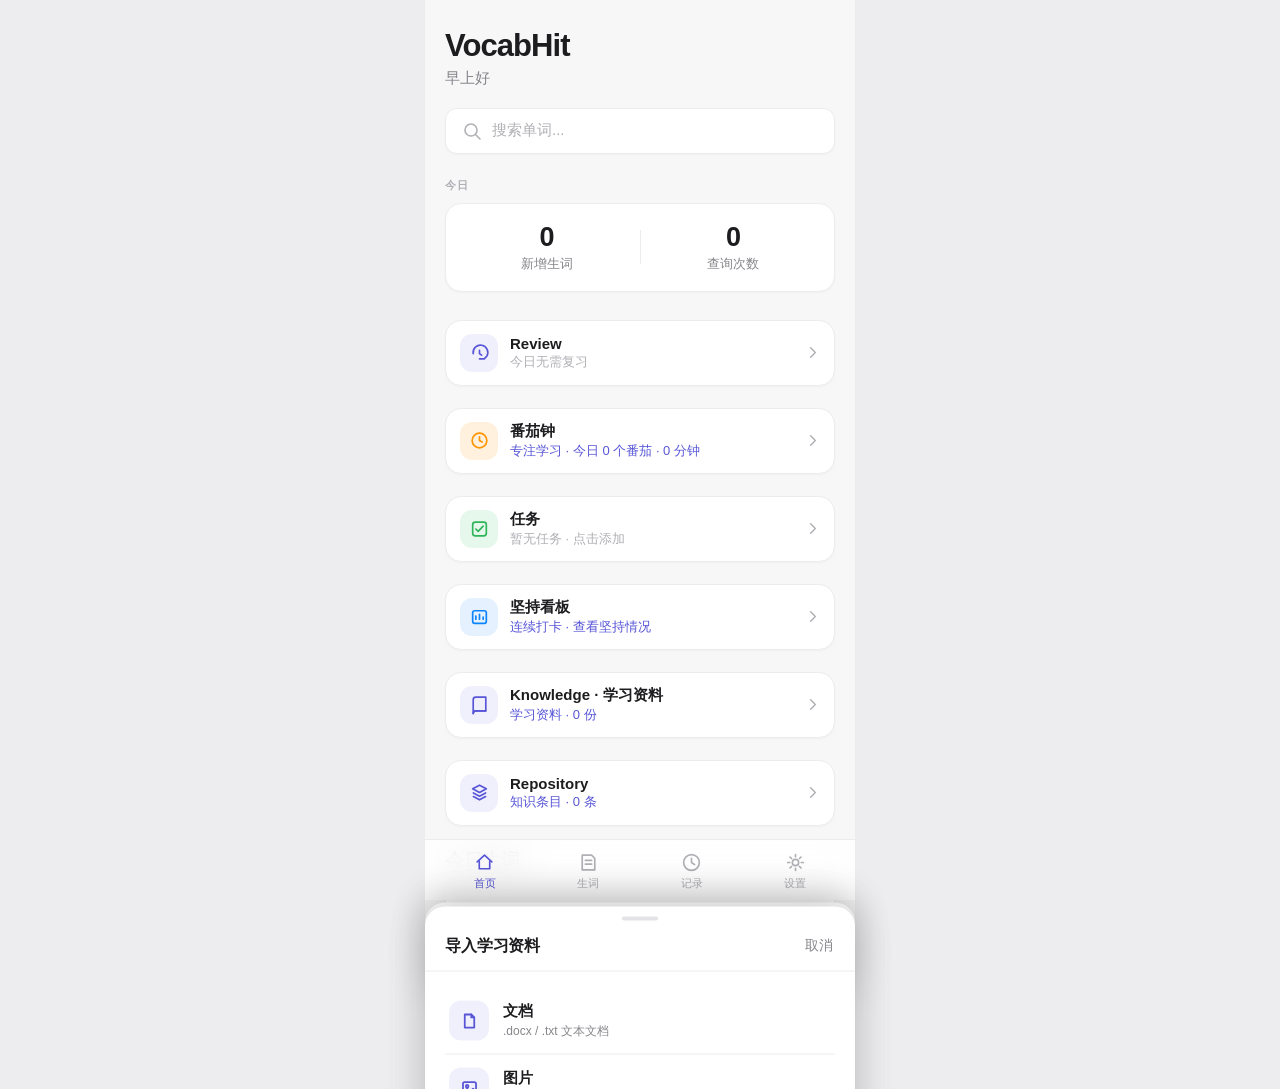
==== android/app/src/main/assets/www/index.html @ 02c2723d "feat: 添加知识库学习模块，更新 .gitignore 排除 AI 工具目录和 APK" ====
<!DOCTYPE html>
<html lang="zh-CN">
<head>
  <meta charset="UTF-8" />
  <meta name="viewport" content="width=device-width, initial-scale=1.0, maximum-scale=1.0, user-scalable=no, viewport-fit=cover" />
  <meta name="theme-color" content="#F7F7F8" />
  <title>VocabHit — 考研词汇查询</title>
  <link rel="stylesheet" href="css/style.css?v=9" />
  <link rel="stylesheet" href="css/knowledge.css?v=9" />
</head>
<body>

  <!-- 移动端应用容器 -->
  <div class="app" id="app">

    <!-- ============ 首页 Home ============ -->
    <main class="page active" id="page-home">
      <header class="page-header">
        <h1 class="large-title">VocabHit</h1>
        <p class="greeting" id="greeting">你好</p>
      </header>

      <!-- 搜索框 -->
      <button class="search-bar" id="search-entry" type="button" aria-label="搜索单词">
        <svg class="icon" viewBox="0 0 20 20" fill="none" stroke="currentColor" stroke-width="1.6" stroke-linecap="round">
          <circle cx="9" cy="9" r="6"/><path d="M14 14l4 4"/>
        </svg>
        <span class="search-bar-placeholder">搜索单词...</span>
      </button>

      <!-- 今日数据 -->
      <section class="stats" aria-label="今日数据">
        <p class="section-eyebrow">今日</p>
        <div class="stats-row">
          <div class="stat">
            <span class="stat-num" id="stat-new">0</span>
            <span class="stat-label">新增生词</span>
          </div>
          <div class="stat-divider"></div>
          <div class="stat">
            <span class="stat-num" id="stat-queries">0</span>
            <span class="stat-label">查询次数</span>
          </div>
        </div>
      </section>

      <!-- Review 复习入口 -->
      <button class="review-entry" id="review-entry" type="button">
        <span class="review-entry-icon">
          <svg viewBox="0 0 20 20" fill="none" stroke="currentColor" stroke-width="1.6" stroke-linecap="round" stroke-linejoin="round">
            <path d="M4 11a7 7 0 1 1 13 2.5L14.5 16H10"/>
            <path d="M10 8v3l2 1.5"/>
          </svg>
        </span>
        <span class="review-entry-main">
          <span class="review-entry-title">Review</span>
          <span class="review-entry-sub" id="review-count">今日无需复习</span>
        </span>
        <svg class="icon icon-s review-entry-arrow" viewBox="0 0 16 16" fill="none" stroke="currentColor" stroke-width="1.6" stroke-linecap="round" stroke-linejoin="round">
          <path d="M6 3l5 5-5 5"/>
        </svg>
      </button>

      <!-- 番茄钟入口 -->
      <button class="review-entry pomo-entry" id="pomo-entry" type="button">
        <span class="review-entry-icon pomo-entry-icon">
          <svg viewBox="0 0 20 20" fill="none" stroke="currentColor" stroke-width="1.6" stroke-linecap="round" stroke-linejoin="round">
            <circle cx="10" cy="10" r="7"/>
            <path d="M10 6.5V10l2.5 1.5"/>
          </svg>
        </span>
        <span class="review-entry-main">
          <span class="review-entry-title">番茄钟</span>
          <span class="review-entry-sub" id="pomo-count">专注学习 · 今日 0 个番茄</span>
        </span>
        <svg class="icon icon-s review-entry-arrow" viewBox="0 0 16 16" fill="none" stroke="currentColor" stroke-width="1.6" stroke-linecap="round" stroke-linejoin="round">
          <path d="M6 3l5 5-5 5"/>
        </svg>
      </button>

      <!-- 昨日任务反馈（有昨日任务记录时显示） -->
      <div class="tasks-feedback" id="tasks-feedback" style="display:none"></div>

      <!-- 待办任务入口 -->
      <button class="review-entry tasks-entry" id="tasks-entry" type="button">
        <span class="review-entry-icon tasks-entry-icon">
          <svg viewBox="0 0 20 20" fill="none" stroke="currentColor" stroke-width="1.6" stroke-linecap="round" stroke-linejoin="round">
            <rect x="3.5" y="4" width="13" height="13" rx="2.5"/>
            <path d="M6.5 10.5l2.2 2.2 4.8-5"/>
          </svg>
        </span>
        <span class="review-entry-main">
          <span class="review-entry-title">任务</span>
          <span class="review-entry-sub" id="tasks-count">暂无任务 · 点击添加</span>
        </span>
        <svg class="icon icon-s review-entry-arrow" viewBox="0 0 16 16" fill="none" stroke="currentColor" stroke-width="1.6" stroke-linecap="round" stroke-linejoin="round">
          <path d="M6 3l5 5-5 5"/>
        </svg>
      </button>

      <!-- 坚持看板入口 -->
      <button class="review-entry habits-entry" id="habits-entry" type="button">
        <span class="review-entry-icon habits-entry-icon">
          <svg viewBox="0 0 20 20" fill="none" stroke="currentColor" stroke-width="1.6" stroke-linecap="round" stroke-linejoin="round">
            <rect x="3.5" y="4.5" width="13" height="12" rx="2"/>
            <path d="M6.5 9.5v3M10 8v4.5M13.5 10.5v2"/>
          </svg>
        </span>
        <span class="review-entry-main">
          <span class="review-entry-title">坚持看板</span>
          <span class="review-entry-sub" id="habits-count">连续打卡 · 查看坚持情况</span>
        </span>
        <svg class="icon icon-s review-entry-arrow" viewBox="0 0 16 16" fill="none" stroke="currentColor" stroke-width="1.6" stroke-linecap="round" stroke-linejoin="round">
          <path d="M6 3l5 5-5 5"/>
        </svg>
      </button>

      <!-- 今日生词 -->
      <section class="section">
        <div class="section-head">
          <h2 class="section-title">今日生词</h2>
        </div>
        <ul class="word-list" id="home-word-list">
          <!-- JS 渲染 -->
        </ul>
        <button class="view-all" id="view-all" type="button">查看全部
          <svg class="icon icon-s" viewBox="0 0 16 16" fill="none" stroke="currentColor" stroke-width="1.6" stroke-linecap="round" stroke-linejoin="round">
            <path d="M6 3l5 5-5 5"/>
          </svg>
        </button>
      </section>
    </main>

    <!-- ============ 生词页 Words（今日生词 | 历史生词 平级切换） ============ -->
    <main class="page" id="page-words">
      <header class="page-header">
        <button class="back-btn" data-back="home" type="button" aria-label="返回">
          <svg class="icon" viewBox="0 0 16 16" fill="none" stroke="currentColor" stroke-width="1.6" stroke-linecap="round" stroke-linejoin="round">
            <path d="M10 3L5 8l5 5"/>
          </svg>
        </button>
        <h1 class="page-title">生词</h1>
      </header>
      <div class="segmented wide words-seg" id="words-seg" role="radiogroup" aria-label="生词视图">
        <button class="seg-btn" data-value="today" role="radio" aria-checked="true">今日生词</button>
        <button class="seg-btn" data-value="starred" role="radio" aria-checked="false">历史生词</button>
      </div>
      <p class="page-subtitle"><span id="words-count">0</span> 个生词 · <span id="words-sub-label">今日 0 次查询</span></p>
      <ul class="word-list detailed" id="words-list">
        <!-- JS 渲染 -->
      </ul>
    </main>

    <!-- ============ 查询记录页 History ============ -->
    <main class="page" id="page-history">
      <header class="page-header">
        <h1 class="large-title">查询记录</h1>
      </header>
      <p class="page-subtitle muted">全部查询 · 按时间倒序</p>
      <ul class="history-list" id="history-list">
        <!-- JS 渲染 -->
      </ul>
    </main>

    <!-- ============ 设置页 Settings ============ -->
    <main class="page" id="page-settings">
      <header class="page-header">
        <h1 class="large-title">设置</h1>
      </header>

      <section class="settings-group">
        <h2 class="settings-group-title">通用</h2>
        <div class="settings-list">
          <div class="settings-item">
            <div class="settings-item-label">
              <span>外观</span>
            </div>
            <div class="segmented" id="appearance-seg" role="radiogroup" aria-label="外观">
              <button class="seg-btn" data-value="light" role="radio" aria-checked="false">浅色</button>
              <button class="seg-btn" data-value="dark" role="radio" aria-checked="false">深色</button>
              <button class="seg-btn" data-value="system" role="radio" aria-checked="false">跟随系统</button>
            </div>
          </div>
          <div class="settings-item">
            <div class="settings-item-label">
              <span>每日重置</span>
              <span class="settings-item-value">04:00</span>
            </div>
            <svg class="icon chevron" viewBox="0 0 16 16" fill="none" stroke="currentColor" stroke-width="1.6" stroke-linecap="round" stroke-linejoin="round">
              <path d="M6 3l5 5-5 5"/>
            </svg>
          </div>
          <div class="settings-item" id="overlay-item" hidden>
            <div class="settings-item-label">
              <span>后台悬浮查词</span>
              <span class="settings-item-value" id="overlay-value">关</span>
            </div>
            <button class="switch" id="overlay-switch" type="button" role="switch" aria-checked="false" aria-label="后台悬浮查词">
              <span class="switch-knob"></span>
            </button>
          </div>
        </div>
      </section>

      <section class="settings-group">
        <h2 class="settings-group-title">数据</h2>
        <div class="settings-list">
          <button class="settings-item clickable" id="export-entry" type="button">
            <div class="settings-item-label">
              <span>导出</span>
              <span class="settings-item-value">PDF · Word · PNG</span>
            </div>
            <svg class="icon chevron" viewBox="0 0 16 16" fill="none" stroke="currentColor" stroke-width="1.6" stroke-linecap="round" stroke-linejoin="round">
              <path d="M6 3l5 5-5 5"/>
            </svg>
          </button>
        </div>
      </section>

      <section class="settings-group">
        <h2 class="settings-group-title">关于</h2>
        <div class="settings-list">
          <div class="settings-item">
            <div class="settings-item-label">
              <span>版本</span>
              <span class="settings-item-value">0.8.16</span>
            </div>
          </div>
        </div>
      </section>

      <p class="settings-footer">极简 · 安静 · 干净 · 高级 · 高效</p>
    </main>

    <!-- ============ 导出页 Export ============ -->
    <main class="page page-stack" id="page-export">
      <header class="page-header">
        <button class="back-btn" data-back="settings" type="button" aria-label="返回">
          <svg class="icon" viewBox="0 0 16 16" fill="none" stroke="currentColor" stroke-width="1.6" stroke-linecap="round" stroke-linejoin="round">
            <path d="M10 3L5 8l5 5"/>
          </svg>
        </button>
      </header>

      <section class="export-hero">
        <p class="export-meta" id="export-meta-date">—</p>
        <p class="export-meta muted" id="export-meta-count">0 个生词 · 0 次查询</p>
      </section>

      <section class="export-field">
        <p class="field-label">导出内容</p>
        <div class="segmented wide" id="content-seg" role="radiogroup" aria-label="导出内容">
          <button class="seg-btn" data-value="today" role="radio" aria-checked="true">今日生词</button>
          <button class="seg-btn" data-value="starred" role="radio" aria-checked="false">历史生词</button>
        </div>
      </section>

      <section class="export-field">
        <p class="field-label">格式</p>
        <div class="segmented wide" id="format-seg" role="radiogroup" aria-label="导出格式">
          <button class="seg-btn" data-value="pdf" role="radio" aria-checked="true">PDF</button>
          <button class="seg-btn" data-value="word" role="radio" aria-checked="false">Word</button>
          <button class="seg-btn" data-value="png" role="radio" aria-checked="false">PNG</button>
        </div>
      </section>

      <section class="export-field">
        <p class="field-label">导出样式</p>
        <div class="segmented wide" id="style-seg" role="radiogroup" aria-label="导出样式">
          <button class="seg-btn" data-value="clean" role="radio" aria-checked="true">清爽</button>
          <button class="seg-btn" data-value="compact" role="radio" aria-checked="false">紧凑</button>
          <button class="seg-btn" data-value="notes" role="radio" aria-checked="false">学习笔记</button>
        </div>
      </section>

      <button class="primary-btn" id="export-btn" type="button">导出</button>
    </main>

    <!-- ============ Review 复习页 ============ -->
    <main class="page" id="page-review">
      <header class="page-header">
        <button class="back-btn" data-back="home" type="button" aria-label="返回">
          <svg class="icon" viewBox="0 0 16 16" fill="none" stroke="currentColor" stroke-width="1.6" stroke-linecap="round" stroke-linejoin="round">
            <path d="M10 3L5 8l5 5"/>
          </svg>
        </button>
        <button class="page-header-action" id="review-clear" type="button" aria-label="清空复习队列">清空</button>
      </header>
      <!-- 沉浸式顶部进度区：极细进度条 + 轻量计数（JS 控制显隐与宽度） -->
      <div class="rv-topbar" id="rv-topbar" hidden>
        <div class="rv-topbar-track"><div class="rv-topbar-fill" id="rv-topbar-fill"></div></div>
        <p class="rv-topbar-count" id="rv-topbar-count"></p>
      </div>
      <div class="review-body" id="review-body">
        <!-- JS 渲染：复习卡 / 详情 / 拼写 / 完成 -->
      </div>
    </main>

    <!-- ============ 番茄钟页 ============ -->
    <main class="page" id="page-pomo">
      <header class="page-header" id="pomo-header">
        <button class="back-btn" data-back="home" type="button" aria-label="返回">
          <svg class="icon" viewBox="0 0 16 16" fill="none" stroke="currentColor" stroke-width="1.6" stroke-linecap="round" stroke-linejoin="round">
            <path d="M10 3L5 8l5 5"/>
          </svg>
        </button>
        <h1 class="page-title">番茄钟</h1>
      </header>
      <div class="pomo-body" id="pomo-body">
        <!-- JS 渲染：配置视图 / 运行视图 -->
      </div>
    </main>

    <!-- ============ 任务页 ============ -->
    <main class="page" id="page-tasks">
      <header class="page-header">
        <button class="back-btn" data-back="home" type="button" aria-label="返回">
          <svg class="icon" viewBox="0 0 16 16" fill="none" stroke="currentColor" stroke-width="1.6" stroke-linecap="round" stroke-linejoin="round">
            <path d="M10 3L5 8l5 5"/>
          </svg>
        </button>
        <h1 class="page-title">任务</h1>
      </header>
      <div class="tasks-body" id="tasks-body">
        <!-- JS 渲染：今日任务 / 目标 / 奖励 / 创建表单 -->
      </div>
    </main>

    <!-- ============ 坚持看板页 ============ -->
    <main class="page" id="page-habits">
      <header class="page-header">
        <button class="back-btn" data-back="home" type="button" aria-label="返回">
          <svg class="icon" viewBox="0 0 16 16" fill="none" stroke="currentColor" stroke-width="1.6" stroke-linecap="round" stroke-linejoin="round">
            <path d="M10 3L5 8l5 5"/>
          </svg>
        </button>
        <h1 class="page-title">坚持看板</h1>
      </header>
      <div class="habits-body" id="habits-body">
        <!-- JS 渲染：统计 / 日历 / 目标进度 -->
      </div>
    </main>

    <!-- ============ 搜索 Bottom Sheet ============ -->
    <div class="sheet-overlay" id="sheet-overlay" aria-hidden="true"></div>
    <div class="sheet" id="sheet" role="dialog" aria-modal="true" aria-hidden="true">
      <div class="sheet-grabber"></div>
      <div class="sheet-search">
        <svg class="icon" viewBox="0 0 20 20" fill="none" stroke="currentColor" stroke-width="1.6" stroke-linecap="round">
          <circle cx="9" cy="9" r="6"/><path d="M14 14l4 4"/>
        </svg>
        <input id="sheet-input" type="text" placeholder="输入单词查释义 · 输入中文找单词" autocomplete="off" />
        <button class="sheet-close" id="sheet-close" type="button" aria-label="关闭">取消</button>
      </div>
      <div class="sheet-body" id="sheet-body"></div>
    </div>

    <!-- ============ 底部导航 ============ -->
    <nav class="tabbar" id="tabbar" aria-label="主导航">
      <button class="tab active" data-tab="home" type="button">
        <svg class="icon" viewBox="0 0 22 22" fill="none" stroke="currentColor" stroke-width="1.6" stroke-linecap="round" stroke-linejoin="round">
          <path d="M4 10.5L11 4l7 6.5"/><path d="M6 10v7h10v-7"/>
        </svg>
        <span>首页</span>
      </button>
      <button class="tab" data-tab="words" type="button">
        <svg class="icon" viewBox="0 0 22 22" fill="none" stroke="currentColor" stroke-width="1.6" stroke-linecap="round" stroke-linejoin="round">
          <path d="M5 4h9l3 3v11H5z"/><path d="M8 9h6M8 12.5h6"/>
        </svg>
        <span>生词</span>
      </button>
      <button class="tab" data-tab="history" type="button">
        <svg class="icon" viewBox="0 0 22 22" fill="none" stroke="currentColor" stroke-width="1.6" stroke-linecap="round" stroke-linejoin="round">
          <circle cx="11" cy="11" r="7.5"/><path d="M11 7v4l3 2"/>
        </svg>
        <span>记录</span>
      </button>
      <button class="tab" data-tab="settings" type="button">
        <svg class="icon" viewBox="0 0 22 22" fill="none" stroke="currentColor" stroke-width="1.6" stroke-linecap="round" stroke-linejoin="round">
          <circle cx="11" cy="11" r="3"/><path d="M11 3.5v2M11 16.5v2M3.5 11h2M16.5 11h2M5.8 5.8l1.4 1.4M14.8 14.8l1.4 1.4M16.2 5.8l-1.4 1.4M7.2 14.8l-1.4 1.4"/>
        </svg>
        <span>设置</span>
      </button>
    </nav>

    <!-- Toast -->
    <div class="toast" id="toast" role="status" aria-live="polite"></div>
  </div>

  <script src="js/dict.js"></script>
  <script src="js/ecdict.js"></script>
  <script src="js/app.js?v=13"></script>
  <script src="js/knowledge.js?v=13"></script>
</body>
</html>
---- android/app/src/main/assets/www/css/style.css ----
/* ============================================================
   Vocabulary — Design System
   Minimal · Calm · Clean · Premium · Productive
   ============================================================ */

:root {
  /* 颜色 */
  --bg: #F7F7F8;
  --surface: #FFFFFF;
  --surface-2: #FBFBFC;
  --text: #1D1D1F;
  --text-2: #86868B;
  --text-3: #B0B0B5;
  --accent: #5856D6;
  --accent-soft: rgba(88, 86, 214, 0.09);
  --hairline: #ECECEE;
  --hairline-strong: #E3E3E6;
  --shadow-card: 0 1px 2px rgba(0, 0, 0, 0.03);
  /* drop-shadow 严格跟随圆角形状：避免 WebView 合成时 box-shadow 出现矩形直角 */
  --shadow-float: drop-shadow(0 8px 28px rgba(0, 0, 0, 0.14));
  --shadow-sheet: 0 -8px 40px rgba(0, 0, 0, 0.12);
  --overlay: rgba(20, 20, 22, 0.32);
  --scrim-blur: saturate(1.4) blur(2px);

  /* 字体 */
  --font: "Inter", -apple-system, "SF Pro Text", "PingFang SC",
    "HarmonyOS Sans SC", "Microsoft YaHei", "Segoe UI", sans-serif;

  /* 圆角 */
  --r-card: 16px;
  --r-field: 12px;
  --r-btn: 12px;

  /* 动效 */
  --ease: cubic-bezier(0.32, 0.72, 0, 1);
  --t-fast: 0.18s;
  --t-med: 0.28s;

  /* Review 沉浸头部玻璃拟态（rgba 兜底，兼容旧 WebView 无 color-mix） */
  --rv-glass: rgba(255, 255, 255, 0.62);
  --rv-glass-active: rgba(235, 235, 238, 0.9);

  /* 安全区（Android 原生注入真实像素值，Web 下 env 兜底） */
  --sat: env(safe-area-inset-top, 0px);
  --sab: env(safe-area-inset-bottom, 0px);
  --ime: 0px; /* 输入法高度（Android 原生注入） */
}

html[data-theme="dark"] {
  --bg: #131315;
  --surface: #1C1C1E;
  --surface-2: #212123;
  --text: #F5F5F7;
  --text-2: #98989D;
  --text-3: #636366;
  --accent: #7D7AFF;
  --accent-soft: rgba(125, 122, 255, 0.14);
  --hairline: rgba(255, 255, 255, 0.08);
  --hairline-strong: rgba(255, 255, 255, 0.12);
  --shadow-card: none;
  --shadow-float: drop-shadow(0 8px 28px rgba(0, 0, 0, 0.5));
  --shadow-sheet: 0 -8px 40px rgba(0, 0, 0, 0.45);
  --overlay: rgba(0, 0, 0, 0.5);
  --rv-glass: rgba(28, 28, 30, 0.55);
  --rv-glass-active: rgba(45, 45, 48, 0.85);
}

@media (prefers-color-scheme: dark) {
  html[data-theme="system"] {
    --bg: #131315;
    --surface: #1C1C1E;
    --surface-2: #212123;
    --text: #F5F5F7;
    --text-2: #98989D;
    --text-3: #636366;
    --accent: #7D7AFF;
    --accent-soft: rgba(125, 122, 255, 0.14);
    --hairline: rgba(255, 255, 255, 0.08);
    --hairline-strong: rgba(255, 255, 255, 0.12);
    --shadow-card: none;
    --shadow-float: drop-shadow(0 8px 28px rgba(0, 0, 0, 0.5));
    --shadow-sheet: 0 -8px 40px rgba(0, 0, 0, 0.45);
    --overlay: rgba(0, 0, 0, 0.5);
    --rv-glass: rgba(28, 28, 30, 0.55);
    --rv-glass-active: rgba(45, 45, 48, 0.85);
  }
}

/* ---------- Reset ---------- */
* { margin: 0; padding: 0; box-sizing: border-box; -webkit-tap-highlight-color: transparent; }

html { height: 100%; }

body {
  font-family: var(--font);
  background: #EDEDF0;
  color: var(--text);
  -webkit-font-smoothing: antialiased;
  text-rendering: optimizeLegibility;
  overflow-x: hidden;
}

button { font-family: inherit; color: inherit; background: none; border: none; cursor: pointer; }
input { font-family: inherit; color: inherit; }
ul { list-style: none; }

.icon { width: 20px; height: 20px; flex: none; }
.icon-s { width: 15px; height: 15px; }

/* ---------- 应用容器（移动端取景框，全屏 + 安全区适配） ---------- */
.app {
  position: relative;
  max-width: 430px;
  min-height: 100dvh;
  margin: 0 auto;
  background: var(--bg);
  padding-top: var(--sat);
  padding-bottom: calc(72px + var(--sab));
  overflow-x: hidden;
}

@media (min-width: 480px) {
  .app { box-shadow: 0 0 0 1px var(--hairline); min-height: 100dvh; }
}

/* ---------- 页面 ---------- */
.page {
  display: none;
  padding: 28px 20px 24px;
  animation: pageIn var(--t-med) var(--ease);
}

.page.active { display: block; }

@keyframes pageIn {
  from { opacity: 0; transform: translateY(6px); }
  to { opacity: 1; transform: translateY(0); }
}

.page-header { margin-bottom: 20px; position: relative; }

/* 页头右侧低调操作（如 Review 清空队列） */
.page-header-action {
  position: absolute;
  right: 0;
  top: 4px;
  padding: 8px 4px;
  border: none;
  background: transparent;
  color: var(--text-3);
  font-size: 13.5px;
  font-weight: 550;
  transition: color var(--t-fast) ease;
}
.page-header-action:active { color: var(--text-2); }

.large-title {
  font-size: 31px;
  font-weight: 700;
  letter-spacing: -0.03em;
  line-height: 1.15;
}

.page-title { font-size: 19px; font-weight: 650; letter-spacing: -0.015em; }

.page-header .page-title { margin-left: 6px; }

.page-subtitle { font-size: 13.5px; color: var(--text-2); margin: -10px 0 16px; }
.page-subtitle.muted { margin-top: -14px; }

.greeting { margin-top: 5px; font-size: 15px; color: var(--text-2); font-weight: 400; }

.back-btn {
  display: inline-flex;
  align-items: center;
  justify-content: center;
  width: 34px;
  height: 34px;
  margin-left: -8px;
  margin-bottom: 14px;
  border-radius: 10px;
  color: var(--accent);
  background: var(--accent-soft);
  transition: transform var(--t-fast) ease;
}
.back-btn:active { transform: scale(0.92); }

/* ---------- 搜索框 ---------- */
.search-bar {
  display: flex;
  align-items: center;
  gap: 10px;
  width: 100%;
  height: 46px;
  padding: 0 16px;
  margin-bottom: 24px;
  background: var(--surface);
  border: 1px solid var(--hairline);
  border-radius: var(--r-field);
  color: var(--text-3);
  box-shadow: var(--shadow-card);
  transition: transform var(--t-fast) ease, border-color var(--t-fast) ease;
}
.search-bar:active { transform: scale(0.985); }
.search-bar-placeholder { font-size: 15px; }

/* ---------- 今日数据 ---------- */
.stats { margin-bottom: 28px; }

.section-eyebrow {
  font-size: 11px;
  font-weight: 650;
  letter-spacing: 0.09em;
  text-transform: uppercase;
  color: var(--text-3);
  margin-bottom: 10px;
}

.stats-row {
  display: flex;
  align-items: center;
  background: var(--surface);
  border: 1px solid var(--hairline);
  border-radius: var(--r-card);
  padding: 18px 8px;
  box-shadow: var(--shadow-card);
}

.stat { flex: 1; display: flex; flex-direction: column; align-items: center; gap: 3px; }

.stat-num { font-size: 27px; font-weight: 700; letter-spacing: -0.02em; font-variant-numeric: tabular-nums; }

.stat-label { font-size: 12.5px; color: var(--text-2); }

.stat-divider { width: 1px; height: 34px; background: var(--hairline); }

/* ---------- 区块 ---------- */
.section-head { display: flex; align-items: baseline; justify-content: space-between; margin-bottom: 4px; }

.section-title { font-size: 19px; font-weight: 650; letter-spacing: -0.015em; }

.view-all {
  display: inline-flex;
  align-items: center;
  gap: 3px;
  margin-top: 12px;
  font-size: 14px;
  font-weight: 550;
  color: var(--accent);
  transition: opacity var(--t-fast) ease;
}
.view-all:active { opacity: 0.6; }

/* ---------- 单词列表 ---------- */
.word-list {
  background: var(--surface);
  border: 1px solid var(--hairline);
  border-radius: var(--r-card);
  box-shadow: var(--shadow-card);
  overflow: hidden;
}

/* 行 = 词条主体 + 右侧删除按钮 */
.word-list li { display: flex; align-items: center; }

.word-item {
  display: flex;
  align-items: center;
  gap: 4px;
  flex: 1;
  min-width: 0;
  text-align: left;
  padding: 14px 12px 14px 18px;
  border-bottom: 1px solid var(--hairline);
  transition: background var(--t-fast) ease;
  animation: rowIn 0.32s var(--ease) both;
}
.word-list li:last-child .word-item { border-bottom: none; }
.word-item:active { background: var(--surface-2); }

/* 行主体（左侧信息，右侧删除） */
.word-item .row-main { flex: 1; min-width: 0; }

@keyframes rowIn {
  from { opacity: 0; transform: translateY(5px); }
  to { opacity: 1; transform: translateY(0); }
}

.word-line { display: flex; align-items: baseline; gap: 8px; }
.word-line.add-one-line { justify-content: space-between; }

.word {
  font-size: 17.5px;
  font-weight: 620;
  letter-spacing: -0.01em;
}

/* 查询次数上标：值得关注，而非错误 */
.count {
  font-size: 0.6em;
  font-weight: 600;
  color: var(--accent);
  vertical-align: super;
  line-height: 1;
  letter-spacing: 0;
  font-variant-numeric: tabular-nums;
}

.word-phonetic { font-size: 12.5px; color: var(--text-3); font-weight: 400; }

.word-meaning {
  margin-top: 3px;
  font-size: 13.5px;
  color: var(--text-2);
  line-height: 1.45;
}

.word-meta {
  margin-top: 5px;
  font-size: 12px;
  color: var(--text-3);
  font-variant-numeric: tabular-nums;
}

/* ---------- 历史记录（Activity Feed） ---------- */
.history-list { margin-top: 4px; }

/* 行 = 记录主体 + 右侧操作按钮 */
.history-list li { display: flex; align-items: center; }
.history-list li:last-child .history-item { border-bottom: none; }

/* 记录主体：单词 → 释义 → 查询时间 三行纵排，全部左对齐，视觉层级递弱 */
.history-item {
  display: flex;
  flex-direction: column;
  align-items: stretch;
  gap: 3px;
  flex: 1;
  min-width: 0;
  padding: 12px 10px 11px 14px;
  border-bottom: 1px solid var(--hairline);
  text-align: left;
  animation: rowIn 0.3s var(--ease) both;
}

.history-word {
  font-size: 15px;
  font-weight: 620;
  letter-spacing: -0.01em;
  line-height: 1.35;
  color: var(--text);
  overflow-wrap: break-word;
}

.history-def {
  font-size: 12.5px;
  color: var(--text-2);
  white-space: nowrap;
  overflow: hidden;
  text-overflow: ellipsis;
  line-height: 1.45;
}

/* 查询时间：最小号、左对齐、等宽数字，紧凑单行；完整保留「年月日 + 时分」 */
.history-time {
  font-size: 11px;
  color: var(--text-3);
  font-variant-numeric: tabular-nums;
  letter-spacing: 0.015em;
  white-space: nowrap;
  line-height: 1.3;
  margin-top: 2px;
}

/* 单条删除按钮（生词行 / 记录行通用） */
.del-btn {
  display: inline-flex;
  align-items: center;
  justify-content: center;
  width: 34px; height: 34px;
  margin: 0 2px;
  border-radius: 10px;
  color: var(--text-3);
  flex: none;
  transition: color var(--t-fast) ease, background var(--t-fast) ease, transform var(--t-fast) ease;
}
.del-btn:active { color: var(--text); background: var(--hairline); transform: scale(0.9); }
.del-btn svg { width: 16px; height: 16px; }

/* 空状态 */
.empty-state {
  padding: 30px 18px;
  text-align: center;
  font-size: 14px;
  color: var(--text-2);
  line-height: 1.65;
}
.empty-state span { font-size: 12.5px; color: var(--text-3); }

.history-more {
  text-align: center;
  padding: 14px 0 4px;
  font-size: 13px;
  color: var(--text-3);
}

/* 小屏：压缩内边距，避免单词/释义/时间挤压 */
@media (max-width: 374px) {
  .history-item { padding-left: 12px; }
  .history-word { font-size: 14.5px; }
  .history-def { font-size: 12px; }
  .history-time { font-size: 10.5px; }
}

/* ---------- 设置 ---------- */
.settings-group { margin-bottom: 26px; }

.settings-group-title {
  font-size: 12px;
  font-weight: 600;
  text-transform: uppercase;
  letter-spacing: 0.07em;
  color: var(--text-3);
  margin: 0 4px 9px;
}

.settings-list {
  background: var(--surface);
  border: 1px solid var(--hairline);
  border-radius: var(--r-card);
  overflow: hidden;
  box-shadow: var(--shadow-card);
}

.settings-item {
  display: flex;
  align-items: center;
  justify-content: space-between;
  gap: 12px;
  width: 100%;
  padding: 14px 18px;
  border-bottom: 1px solid var(--hairline);
  text-align: left;
}
.settings-item:last-child { border-bottom: none; }
.settings-item.clickable { transition: background var(--t-fast) ease; }
.settings-item.clickable:active { background: var(--surface-2); }

.settings-item-label {
  display: flex;
  align-items: center;
  gap: 10px;
  font-size: 15px;
  font-weight: 480;
}

.settings-item-value { font-size: 13.5px; color: var(--text-2); font-weight: 400; }

.chevron { color: var(--text-3); }

.settings-footer {
  text-align: center;
  font-size: 12px;
  color: var(--text-3);
  letter-spacing: 0.04em;
  margin-top: 8px;
}

/* ---------- 开关 ---------- */
.switch {
  position: relative;
  width: 46px; height: 28px;
  border-radius: 99px;
  background: var(--hairline-strong);
  transition: background var(--t-med) var(--ease);
  flex: none;
}
.switch[aria-checked="true"] { background: var(--accent); }

.switch-knob {
  position: absolute;
  top: 2px; left: 2px;
  width: 24px; height: 24px;
  border-radius: 50%;
  background: #fff;
  box-shadow: 0 1px 3px rgba(0, 0, 0, 0.2);
  transition: transform var(--t-med) var(--ease);
}
.switch[aria-checked="true"] .switch-knob { transform: translateX(18px); }

/* ---------- 分段控件 ---------- */
.segmented {
  display: inline-flex;
  background: var(--hairline);
  border-radius: 9px;
  padding: 2px;
  gap: 2px;
}

.segmented.wide { display: flex; width: 100%; }
.segmented.wide .seg-btn { flex: 1; }

.seg-btn {
  padding: 6px 14px;
  border-radius: 7px;
  font-size: 13px;
  font-weight: 520;
  color: var(--text-2);
  transition: all var(--t-fast) var(--ease);
  white-space: nowrap;
}

.seg-btn[aria-checked="true"] {
  background: var(--surface);
  color: var(--text);
  font-weight: 580;
  box-shadow: 0 1px 3px rgba(0, 0, 0, 0.09);
}

/* ---------- 生词页视图切换 ---------- */
.words-seg { margin: -6px 0 14px; }

/* ---------- 记录页：加入生词本 ---------- */
.star-btn {
  flex: none;
  margin-left: 8px;
  padding: 5px 11px;
  border-radius: 99px;
  background: var(--accent-soft);
  color: var(--accent);
  font-size: 12.5px;
  font-weight: 600;
  white-space: nowrap;
  transition: transform var(--t-fast) ease, opacity var(--t-fast) ease;
}

.star-btn:active { transform: scale(0.94); opacity: 0.7; }

.star-chip {
  flex: none;
  margin-left: 8px;
  padding: 5px 11px;
  border-radius: 99px;
  background: var(--surface-2);
  color: var(--text-3);
  font-size: 12.5px;
  font-weight: 520;
  white-space: nowrap;
}

/* ---------- 导出页 ---------- */
.export-hero { margin-bottom: 28px; }

.export-meta { font-size: 14px; color: var(--text-2); font-variant-numeric: tabular-nums; }
.export-meta.muted { color: var(--text-3); font-size: 13px; margin-top: 2px; }

.export-field { margin-bottom: 22px; }

.field-label {
  font-size: 12px;
  font-weight: 600;
  text-transform: uppercase;
  letter-spacing: 0.07em;
  color: var(--text-3);
  margin-bottom: 9px;
}

.primary-btn {
  width: 100%;
  height: 50px;
  margin-top: 10px;
  border-radius: var(--r-btn);
  background: var(--accent);
  color: #fff;
  font-size: 15.5px;
  font-weight: 600;
  letter-spacing: 0.01em;
  transition: transform var(--t-fast) ease, opacity var(--t-fast) ease;
}
.primary-btn:active { transform: scale(0.98); opacity: 0.88; }

/* ---------- Bottom Sheet ---------- */
.sheet-overlay {
  position: fixed;
  inset: 0;
  background: var(--overlay);
  backdrop-filter: var(--scrim-blur);
  -webkit-backdrop-filter: var(--scrim-blur);
  opacity: 0;
  pointer-events: none;
  transition: opacity var(--t-med) ease;
  z-index: 80;
}
.sheet-overlay.visible { opacity: 1; pointer-events: auto; }

.sheet {
  position: fixed;
  left: 50%;
  bottom: var(--ime); /* 键盘弹出时面板位于输入法上方 */
  width: min(430px, 100vw);
  max-height: calc(100dvh - var(--ime) - 56px); /* 顶部留出状态栏余量，键盘弹出时仍完整可见 */
  display: flex;
  flex-direction: column;
  background: var(--surface);
  border-radius: 20px 20px 0 0;
  box-shadow: var(--shadow-sheet);
  z-index: 90;
  transform: translate(-50%, 102%);
  transition: transform var(--t-med) var(--ease), bottom 0.12s ease-out;
}
.sheet.open { transform: translate(-50%, 0); }

.sheet-grabber {
  width: 36px; height: 4.5px;
  border-radius: 99px;
  background: var(--hairline-strong);
  margin: 10px auto 4px;
  flex: none;
}

.sheet-search {
  display: flex;
  align-items: center;
  gap: 10px;
  padding: 10px 20px 14px;
  border-bottom: 1px solid var(--hairline);
  color: var(--text-3);
}

.sheet-search input {
  flex: 1;
  border: none;
  outline: none;
  background: transparent;
  font-size: 16px;
  font-weight: 480;
}
.sheet-search input::placeholder { color: var(--text-3); }

.sheet-close {
  font-size: 14.5px;
  font-weight: 500;
  color: var(--text-2);
  padding: 4px 2px;
}
.sheet-close:active { opacity: 0.5; }

.sheet-body { flex: 1; min-height: 0; overflow-y: auto; padding: 6px 0 calc(20px + var(--sab)); overscroll-behavior: contain; }

/* 搜索结果行 */
.result-row {
  display: block;
  width: 100%;
  text-align: left;
  padding: 12px 22px;
  border-bottom: 1px solid var(--hairline);
  transition: background var(--t-fast) ease;
  animation: rowIn 0.24s var(--ease) both;
}
.result-row:active { background: var(--surface-2); }
.result-row:last-child { border-bottom: none; }

/* 词条详情 */
.result-detail { padding: 18px 22px 8px; animation: rowIn 0.24s var(--ease) both; }

.detail-word { display: flex; align-items: baseline; justify-content: space-between; gap: 8px; }

.detail-word .word { font-size: 23px; font-weight: 680; letter-spacing: -0.015em; }

/* 详情行右侧动作组（扬声器 + +1） */
.detail-word-actions { display: inline-flex; align-items: center; gap: 2px; flex: none; margin-left: 6px; }

/* 单词读音扬声器按钮：简洁精致，与 UI 统一 */
.speaker-btn {
  display: inline-flex;
  align-items: center;
  justify-content: center;
  width: 30px;
  height: 30px;
  border-radius: 50%;
  color: var(--text-3);
  flex: none;
  transition: background var(--t-fast) ease, color var(--t-fast) ease, transform var(--t-fast) var(--ease);
}
.speaker-btn:active { background: var(--hairline); color: var(--text); transform: scale(0.9); }
.speaker-btn svg { width: 16px; height: 16px; }
.word-item .speaker-btn { margin-right: 2px; }
.result-row { display: flex; align-items: center; gap: 8px; }
.review-word-row { display: flex; align-items: center; justify-content: center; gap: 10px; }
.review-word-speaker { color: var(--text-3); }
.review-detail-word { display: flex; align-items: baseline; justify-content: space-between; gap: 8px; font-size: 26px; font-weight: 700; letter-spacing: -0.02em; }
.spell-hint-row { display: flex; align-items: center; justify-content: center; gap: 6px; }

/* +1 手动计数按钮：简洁、与卡片同风格、点击脉冲反馈 */
.add-one-btn {
  flex: none;
  min-width: 36px;
  height: 27px;
  padding: 0 11px;
  border: none;
  border-radius: 13.5px;
  background: var(--accent-soft);
  color: var(--accent);
  font-size: 12.5px;
  font-weight: 650;
  line-height: 1;
  cursor: pointer;
  transition: transform var(--t-fast) ease, opacity var(--t-fast) ease;
  touch-action: manipulation;
}
.add-one-btn:active { transform: scale(0.88); opacity: 0.8; }
.add-one-btn.pulsed { animation: addOnePulse 0.45s var(--ease); }
@keyframes addOnePulse {
  0% { transform: scale(1); }
  35% { transform: scale(1.22); }
  100% { transform: scale(1); }
}

.detail-phonetic { margin-top: 6px; font-size: 14px; color: var(--text-2); }

.detail-meaning { margin-top: 10px; font-size: 15.5px; line-height: 1.5; }

.detail-meta {
  display: flex;
  gap: 8px;
  margin-top: 18px;
  padding-top: 14px;
  border-top: 1px solid var(--hairline);
}

.meta-chip {
  display: inline-flex;
  align-items: baseline;
  gap: 5px;
  padding: 6px 12px;
  border-radius: 9px;
  background: var(--accent-soft);
  font-size: 13px;
  color: var(--accent);
  font-weight: 550;
  font-variant-numeric: tabular-nums;
}
.meta-chip .chip-label { color: var(--accent); opacity: 0.72; font-weight: 500; font-size: 12px; }

.sheet-hint { padding: 18px 22px 8px; font-size: 13.5px; color: var(--text-3); }

/* 中文释义反查结果的轻量提示行（一行，不干扰结果列表） */
.sheet-reverse-tip {
  padding: 14px 22px 4px;
  font-size: 12px;
  font-weight: 520;
  color: var(--accent);
  opacity: 0.78;
}

/* 生词页数量说明下移：与视图切换器拉开间距，层级更舒展（仅生词页） */
#page-words .page-subtitle { margin-top: -2px; }

/* ---------- 底部导航 ---------- */
.tabbar {
  position: fixed;
  left: 50%;
  transform: translateX(-50%);
  bottom: 0;
  width: min(430px, 100vw);
  display: flex;
  background: color-mix(in srgb, var(--surface) 88%, transparent);
  backdrop-filter: saturate(1.6) blur(16px);
  -webkit-backdrop-filter: saturate(1.6) blur(16px);
  border-top: 1px solid var(--hairline);
  padding: 7px 8px calc(7px + var(--sab));
  z-index: 70;
}

.tab {
  flex: 1;
  display: flex;
  flex-direction: column;
  align-items: center;
  gap: 3px;
  padding: 4px 0 2px;
  color: var(--text-3);
  font-size: 10.5px;
  font-weight: 520;
  border-radius: 10px;
  transition: color var(--t-fast) ease;
}

.tab .icon { width: 23px; height: 23px; }

.tab.active { color: var(--accent); }
.tab:active { opacity: 0.65; }

/* ---------- Toast ---------- */
.toast {
  position: fixed;
  left: 50%;
  bottom: calc(96px + var(--sab) + var(--ime));
  transform: translateX(-50%) translateY(8px);
  background: var(--text);
  color: var(--bg);
  font-size: 13.5px;
  font-weight: 520;
  padding: 10px 18px;
  border-radius: 99px;
  opacity: 0;
  pointer-events: none;
  transition: opacity var(--t-med) ease, transform var(--t-med) var(--ease);
  z-index: 100;
  white-space: nowrap;
}

.toast.show { opacity: 1; transform: translateX(-50%) translateY(0); }

/* ---------- 滚动条 ---------- */
::-webkit-scrollbar { width: 0; height: 0; }

/* ---------- 动效偏好 ---------- */
@media (prefers-reduced-motion: reduce) {
  *, *::before, *::after { animation-duration: 0.01ms !important; transition-duration: 0.01ms !important; }
}

/* ================================================================
   Review 复习 — 沉浸式两阶段重设计
   Phase 1: 词义复习（主动回忆）
   Phase 2: 拼写复习（随机队列）
   ================================================================ */

/* --- Review 入口卡片（首页）--- */
.review-entry {
  display: flex;
  align-items: center;
  gap: 12px;
  width: 100%;
  margin: 4px 0 22px;
  padding: 13px 14px;
  background: var(--surface);
  border: 1px solid var(--hairline);
  border-radius: var(--r-card);
  box-shadow: var(--shadow-card);
  text-align: left;
  transition: transform var(--t-fast) var(--ease);
}
.review-entry:active { transform: scale(0.985); }
.review-entry-icon {
  display: flex; align-items: center; justify-content: center;
  width: 38px; height: 38px;
  border-radius: 12px;
  background: var(--accent-soft);
  color: var(--accent);
  flex: none;
}
.review-entry-icon svg { width: 21px; height: 21px; }
.review-entry-main { display: flex; flex-direction: column; gap: 1px; min-width: 0; flex: 1; }
.review-entry-title { font-size: 15px; font-weight: 620; color: var(--text); }
.review-entry-sub { font-size: 13px; color: var(--accent); font-variant-numeric: tabular-nums; }
.review-entry-sub.muted { color: var(--text-3); }
.review-entry-arrow { color: var(--text-3); }

/* ================================================================
   Review 沉浸模式：进入复习后全屏化（独立学习空间）
   顶部 = 极细进度条 + 轻量计数；中部 = 单词舞台；底部 = 判断操作区
   ================================================================ */

/* 隐藏底部导航、悬浮查词；Review 页铺满全屏（限 430 取景框，桌面预览居中） */
body.review-active .tabbar { display: none; }
body.review-active #page-review {
  position: fixed;
  inset: 0;
  z-index: 200;
  max-width: 430px;
  margin: 0 auto;
  background: var(--bg);
  border-radius: 0;
  display: flex;
  flex-direction: column;
  overflow: hidden;
}
@media (min-width: 480px) {
  body.review-active #page-review { box-shadow: 0 0 0 1px var(--hairline); }
}

/* 沉浸头部：仅保留悬浮返回按钮（左上），标题/清空隐藏 */
body.review-active #page-review .page-header {
  position: absolute;
  top: calc(var(--sat) + 10px);
  left: 16px;
  right: 16px;
  z-index: 30;
  margin: 0;
  background: transparent;
  border-bottom: none;
  display: flex;
  align-items: center;
  justify-content: space-between;
  pointer-events: none;
}
body.review-active #page-review .page-header .page-title,
body.review-active #page-review .page-header-action { display: none; }
body.review-active #page-review .back-btn {
  pointer-events: auto;
  width: 36px;
  height: 36px;
  margin: 0;
  display: flex;
  align-items: center;
  justify-content: center;
  border-radius: 50%;
  background: var(--rv-glass);
  -webkit-backdrop-filter: blur(14px);
  backdrop-filter: blur(14px);
  border: 1px solid var(--hairline);
  color: var(--text-2);
  box-shadow: none;
  transition: background var(--t-fast) ease, transform var(--t-fast) var(--ease);
}
body.review-active #page-review .back-btn:active {
  background: var(--rv-glass-active);
  transform: scale(0.9);
}

/* ---------- 顶部进度区（极细进度条 + 轻量计数，悬于内容之上） ---------- */
.rv-topbar {
  position: absolute;
  top: 0; left: 0; right: 0;
  z-index: 25;
  padding-top: calc(var(--sat) + 8px);
  pointer-events: none;
}
.rv-topbar[hidden] { display: none; }
.rv-topbar-track {
  height: 2px;
  margin: 0 20px;
  background: var(--hairline-strong);
  border-radius: 1px;
  overflow: hidden;
}
.rv-topbar-fill {
  height: 100%;
  width: 0;
  background: var(--accent);
  border-radius: 1px;
  transition: width 0.45s cubic-bezier(0.32, 0.72, 0, 1);
}
.rv-topbar-count {
  margin-top: 7px;
  text-align: center;
  font-size: 11.5px;
  font-weight: 600;
  letter-spacing: 0.05em;
  color: var(--text-3);
  font-variant-numeric: tabular-nums;
}

/* ---------- 复习内容容器 ---------- */
#page-review .review-body {
  flex: 1;
  min-height: 0;
  position: relative;
  display: flex;
  flex-direction: column;
}

/* 屏幕切换动画：旧屏淡出 → 新屏淡入（轻微位移，节奏短促） */
.rv-screen { flex: 1; min-height: 0; display: flex; flex-direction: column; }
.rv-screen.rv-leave { animation: rvOut 0.12s ease both; }
.rv-screen.rv-enter { animation: rvIn 0.3s cubic-bezier(0.32, 0.72, 0, 1) both; }
@keyframes rvIn {
  from { opacity: 0; transform: translateY(14px); }
  to { opacity: 1; transform: translateY(0); }
}
@keyframes rvOut {
  from { opacity: 1; transform: translateY(0); }
  to { opacity: 0; transform: translateY(-8px); }
}

/* ================================================================
   Phase 1: 词义复习 — 回忆页
   核心：单词悬浮舞台中央，按钮置于底部，顶部零干扰
   ================================================================ */
.rv-meaning {
  position: relative;
  flex: 1;
  min-height: 0;
  display: flex;
  flex-direction: column;
  overflow-y: auto;
  -webkit-overflow-scrolling: touch;
}
/* 环境氛围光：极淡的紫色余晖，衬托「学习空间」感（非廉价大面积渐变） */
.rv-meaning::before {
  content: "";
  position: absolute;
  top: 5%;
  left: 50%;
  width: 440px;
  height: 440px;
  transform: translateX(-50%);
  background: radial-gradient(closest-side, var(--accent-soft), transparent 72%);
  pointer-events: none;
}

/* 单词舞台：margin:auto 实现「有空间则居中、空间不足则可滚动」的健壮居中 */
.rv-stage {
  flex: none;
  margin: auto;
  min-height: 0;
  display: flex;
  flex-direction: column;
  align-items: center;
  justify-content: center;
  width: 100%;
  padding: calc(var(--sat) + 60px) 28px 16px;
}

.rv-word-row {
  display: flex;
  align-items: center;
  justify-content: center;
  gap: 12px;
  max-width: 100%;
  padding-left: 50px; /* 补偿右侧扬声器宽度(38px)+gap(12px)，使单词视觉居中 */
}
.rv-word {
  font-size: 42px;
  font-weight: 750;
  letter-spacing: -0.035em;
  line-height: 1.14;
  color: var(--text);
  text-align: center;
  overflow-wrap: anywhere;
  user-select: text;
  transition: font-size 0.2s var(--ease);
  white-space: nowrap; /* 默认单词单行；只有溢出才交给 overflow-wrap */
  max-width: 100%;
}
.rv-word--lg { font-size: 35px; }  /* 13-15 字符 */
.rv-word--md { font-size: 29px; }  /* 16-19 字符 */
.rv-word--sm { font-size: 25px; }  /* 20+ 字符 */

/* 扬声器：小型圆形图标按钮，与单词同行、紧随其后 */
.rv-speaker {
  flex: none;
  width: 38px;
  height: 38px;
  display: inline-flex;
  align-items: center;
  justify-content: center;
  border-radius: 50%;
  border: none;
  background: transparent;
  color: var(--text-3);
  cursor: pointer;
  transition: background var(--t-fast) ease, color var(--t-fast) ease, transform var(--t-fast) var(--ease);
  touch-action: manipulation;
}
.rv-speaker:active { background: var(--surface-2); color: var(--text-2); transform: scale(0.88); }
.rv-speaker svg { width: 19px; height: 19px; }
.rv-speaker.rv-speaker-sm { width: 34px; height: 34px; }
.rv-speaker.rv-speaker-sm svg { width: 17px; height: 17px; }
.rv-speaker.pop { animation: speakerPop 0.42s var(--ease); }
@keyframes speakerPop {
  0% { transform: scale(1); }
  32% { transform: scale(0.8); }
  100% { transform: scale(1); }
}

/* 思考提示 + 极细引导线 */
.rv-hint {
  margin-top: 24px;
  font-size: 13px;
  letter-spacing: 0.03em;
  color: var(--text-3);
}
.rv-think-track {
  width: 132px;
  height: 2px;
  margin-top: 16px;
  background: var(--hairline-strong);
  border-radius: 1px;
  overflow: hidden;
}
.rv-think-fill {
  height: 100%;
  width: 0;
  background: var(--accent);
  border-radius: 1px;
  opacity: 0.45;
}

/* 判断操作区：三枚软色药丸按钮，等宽并排，克制且原生 */
.rv-actions {
  flex: none;
  width: 100%;
  display: grid;
  grid-template-columns: repeat(3, 1fr);
  gap: 10px;
  padding: 26px 24px calc(var(--sab) + 30px);
}
.rv-btn {
  position: relative;
  height: 56px;
  display: inline-flex;
  align-items: center;
  justify-content: center;
  border: none;
  border-radius: 18px;
  font-size: 16px;
  font-weight: 620;
  letter-spacing: 0.02em;
  cursor: pointer;
  touch-action: manipulation;
  transition: transform var(--t-fast) var(--ease), background var(--t-fast) ease, opacity var(--t-fast) ease;
}
.rv-btn:active { transform: scale(0.95); }
.rv-btn:disabled { opacity: 0.26; pointer-events: none; }

.rv-btn-known { background: rgba(52, 199, 89, 0.13); color: #249A43; }
.rv-btn-known:active { background: rgba(52, 199, 89, 0.22); }
.rv-btn-fuzzy { background: rgba(255, 149, 0, 0.14); color: #C97A00; }
.rv-btn-fuzzy:active { background: rgba(255, 149, 0, 0.24); }
.rv-btn-unknown { background: rgba(255, 59, 48, 0.12); color: #C93026; }
.rv-btn-unknown:active { background: rgba(255, 59, 48, 0.2); }

html[data-theme="dark"] .rv-btn-known { color: #43D473; }
html[data-theme="dark"] .rv-btn-fuzzy { color: #FFB340; }
html[data-theme="dark"] .rv-btn-unknown { color: #FF6A61; }
@media (prefers-color-scheme: dark) {
  html[data-theme="system"] .rv-btn-known { color: #43D473; }
  html[data-theme="system"] .rv-btn-fuzzy { color: #FFB340; }
  html[data-theme="system"] .rv-btn-unknown { color: #FF6A61; }
}

/* ================================================================
   Phase 1: 词义复习 — 释义确认页
   单词头部 → 词性/释义列表（可滚动） → 底部操作
   ================================================================ */
.rv-detail {
  position: relative;
  flex: 1;
  min-height: 0;
  display: flex;
  flex-direction: column;
  padding: calc(var(--sat) + 70px) 26px 0;
}
.rv-detail-head {
  position: relative;
  flex: none;
  padding-left: 20px; /* 为判断印记留出空间 */
}
/* 判断印记：短竖色条，克制的反馈 */
.rv-detail-indicator {
  position: absolute;
  left: 0;
  top: 6px;
  width: 4px;
  height: 30px;
  border-radius: 2px;
  animation: indicatorIn 0.3s var(--ease) forwards;
}
.rv-detail-indicator--known { background: #34C759; }
.rv-detail-indicator--fuzzy { background: #FF9500; }
.rv-detail-indicator--unknown { background: #FF3B30; }
@keyframes indicatorIn {
  from { opacity: 0; transform: scaleY(0); }
  to { opacity: 1; transform: scaleY(1); }
}

.rv-detail-word-row {
  display: flex;
  align-items: center;
  gap: 10px;
}
.rv-detail-word {
  font-size: 32px;
  font-weight: 720;
  letter-spacing: -0.025em;
  line-height: 1.2;
  color: var(--text);
  overflow-wrap: anywhere;
  user-select: text;
}
.rv-detail-word.rv-word--lg { font-size: 27px; }
.rv-detail-word.rv-word--md { font-size: 23px; }
.rv-detail-word.rv-word--sm { font-size: 21px; }
.rv-detail-ph {
  margin-top: 7px;
  font-size: 15px;
  color: var(--text-2);
  letter-spacing: 0.01em;
}

/* 释义列表：词性 chip + 释义文本，清晰层级，长释义自然换行 */
.rv-detail-senses {
  flex: 1;
  min-height: 0;
  margin-top: 26px;
  overflow-y: auto;
  -webkit-overflow-scrolling: touch;
  padding-bottom: 10px;
}
.rv-sense {
  display: flex;
  align-items: flex-start;
  gap: 12px;
  padding: 13px 0;
  border-bottom: 1px solid var(--hairline);
}
.rv-sense:last-child { border-bottom: none; }
.rv-pos {
  flex: none;
  margin-top: 2px;
  padding: 3px 9px;
  border-radius: 7px;
  background: var(--accent-soft);
  color: var(--accent);
  font-size: 12px;
  font-weight: 650;
  letter-spacing: 0.02em;
}
.rv-sense-meaning {
  min-width: 0;
  flex: 1;
  font-size: 16px;
  line-height: 1.62;
  color: var(--text);
  overflow-wrap: anywhere;
}

/* 释义页底部操作：记错了（幽灵） + 下一个（主操作） */
.rv-detail-actions {
  flex: none;
  display: flex;
  gap: 12px;
  padding: 18px 0 calc(var(--sab) + 30px);
}
.rv-btn-wrong {
  flex: none;
  height: 52px;
  padding: 0 22px;
  border: 1px solid var(--hairline-strong);
  border-radius: 16px;
  background: transparent;
  color: var(--text-2);
  font-size: 14.5px;
  font-weight: 560;
  cursor: pointer;
  touch-action: manipulation;
  transition: background var(--t-fast) ease, color var(--t-fast) ease, border-color var(--t-fast) ease, transform var(--t-fast) var(--ease);
}
.rv-btn-wrong:active { background: var(--surface-2); color: var(--text); transform: scale(0.97); }
.rv-btn-next {
  flex: 1;
  height: 52px;
  border: none;
  border-radius: 16px;
  background: var(--text);
  color: var(--bg);
  font-size: 15.5px;
  font-weight: 620;
  letter-spacing: 0.03em;
  cursor: pointer;
  touch-action: manipulation;
  transition: background var(--t-fast) ease, transform var(--t-fast) var(--ease), opacity var(--t-fast) ease;
}
.rv-btn-next:active { opacity: 0.86; transform: scale(0.98); }

/* ================================================================
   阶段过渡页（词义完成 / 清空确认）
   ================================================================ */
.rv-transition {
  flex: 1;
  min-height: 0;
  display: flex;
  flex-direction: column;
  align-items: center;
  justify-content: center;
  overflow-y: auto;
  -webkit-overflow-scrolling: touch;
  padding: calc(var(--sat) + 40px) 32px calc(var(--sab) + 40px);
  text-align: center;
}
.rv-transition-icon {
  width: 52px;
  height: 52px;
  display: flex;
  align-items: center;
  justify-content: center;
  border-radius: 50%;
  background: var(--accent-soft);
  color: var(--accent);
  font-size: 22px;
  font-weight: 700;
  margin-bottom: 22px;
}
.rv-transition-title {
  font-size: 22px;
  font-weight: 700;
  letter-spacing: -0.01em;
  color: var(--text);
  margin-bottom: 10px;
}
.rv-transition-sub {
  font-size: 14.5px;
  color: var(--text-2);
  line-height: 1.6;
  margin-bottom: 34px;
}
/* 统计：纯文字三列 + 细分隔线，无卡片堆叠 */
.rv-transition-stats {
  display: flex;
  margin-bottom: 38px;
}
.rv-transition-stat {
  flex: 1;
  display: flex;
  flex-direction: column;
  align-items: center;
  gap: 5px;
  padding: 0 14px;
  border-left: 1px solid var(--hairline);
  white-space: nowrap;
}
.rv-transition-stat:first-child { border-left: none; }
.rv-transition-stat b {
  font-size: 24px;
  font-weight: 700;
  font-variant-numeric: tabular-nums;
}
.rv-transition-stat--known b { color: #34C759; }
.rv-transition-stat--fuzzy b { color: #FF9500; }
.rv-transition-stat--unknown b { color: #FF3B30; }
.rv-transition-stat span {
  font-size: 12px;
  color: var(--text-3);
}

/* 主 CTA（开始拼写 / 完成返回 / 清空确认） */
.rv-btn-go {
  width: 100%;
  max-width: 280px;
  height: 54px;
  border: none;
  border-radius: 18px;
  background: var(--accent);
  color: #fff;
  font-size: 16px;
  font-weight: 620;
  letter-spacing: 0.04em;
  cursor: pointer;
  touch-action: manipulation;
  transition: transform var(--t-fast) var(--ease), opacity var(--t-fast) ease;
}
.rv-btn-go:active { transform: scale(0.97); opacity: 0.88; }
/* 清空确认：与幽灵按钮并排时等高适配 */
.rv-detail-actions .rv-btn-go { height: 52px; flex: 1; max-width: none; }

/* ================================================================
   Phase 2: 拼写复习
   ================================================================ */
.rv-spell {
  flex: 1;
  min-height: 0;
  display: flex;
  flex-direction: column;
  overflow-y: auto;
  -webkit-overflow-scrolling: touch;
}
.rv-spell .rv-stage {
  padding-bottom: 6px;
}
.rv-spell-label {
  font-size: 12px;
  color: var(--text-3);
  letter-spacing: 0.1em;
  text-transform: uppercase;
  margin-bottom: 16px;
  font-weight: 600;
}
.rv-spell-def {
  margin-top: 18px;
  font-size: 19px;
  font-weight: 580;
  color: var(--text);
  text-align: center;
  line-height: 1.62;
  max-width: 320px;
  overflow-wrap: anywhere;
}
.rv-spell-input {
  width: 100%;
  max-width: 300px;
  margin-top: 30px;
  padding: 14px 18px;
  border: 1.5px solid var(--hairline-strong);
  border-radius: 18px;
  background: var(--surface);
  color: var(--text);
  font-size: 21px;
  font-weight: 620;
  text-align: center;
  letter-spacing: 0.09em;
  outline: none;
  transition: border-color 0.2s ease, box-shadow 0.2s ease;
}
.rv-spell-input:focus {
  border-color: var(--accent);
  box-shadow: 0 0 0 4px var(--accent-soft);
}
.rv-spell-input.error { border-color: #FF3B30; animation: rvShake 0.4s ease; }
.rv-spell-input.success { border-color: #34C759; }
@keyframes rvShake {
  0%, 100% { transform: translateX(0); }
  25% { transform: translateX(-6px); }
  55% { transform: translateX(5px); }
  80% { transform: translateX(-3px); }
}

.rv-spell-result {
  margin-top: 26px;
  text-align: center;
  width: 100%;
  max-width: 300px;
}
.rv-spell-result-word {
  font-size: 31px;
  font-weight: 720;
  letter-spacing: -0.02em;
  animation: rvPop 0.35s var(--ease);
  overflow-wrap: anywhere;
}
.rv-spell-result-word.correct { color: #34C759; }
.rv-spell-result-word.wrong { color: #FF3B30; }
.rv-spell-result-tip {
  margin-top: 8px;
  font-size: 14px;
  color: var(--text-2);
  line-height: 1.5;
}
@keyframes rvPop {
  from { transform: scale(0.82); opacity: 0; }
  to { transform: scale(1); opacity: 1; }
}

/* 拼写底部操作（IME 打开时让出输入法高度） */
.rv-spell-actions {
  flex: none;
  width: 100%;
  display: flex;
  gap: 12px;
  padding: 20px 24px calc(var(--ime, 0px) + var(--sab) + 30px);
}
.rv-spell-actions .rv-btn-next { max-width: 300px; margin: 0 auto; }

/* ================================================================
   完成页 / 空状态
   ================================================================ */
.rv-done {
  flex: 1;
  min-height: 0;
  display: flex;
  flex-direction: column;
  align-items: center;
  justify-content: center;
  overflow-y: auto;
  -webkit-overflow-scrolling: touch;
  padding: calc(var(--sat) + 40px) 28px calc(var(--sab) + 40px);
  text-align: center;
}
.rv-done-check {
  width: 62px;
  height: 62px;
  display: flex;
  align-items: center;
  justify-content: center;
  border-radius: 50%;
  background: rgba(52, 199, 89, 0.1);
  color: #34C759;
  font-size: 28px;
  font-weight: 700;
  animation: rvPop 0.5s cubic-bezier(0.34, 1.56, 0.64, 1);
}
.rv-done-title {
  margin-top: 22px;
  font-size: 22px;
  font-weight: 700;
  letter-spacing: -0.01em;
  color: var(--text);
}
.rv-done-sub {
  margin-top: 7px;
  font-size: 14.5px;
  color: var(--text-2);
}

.rv-done-stats-block {
  width: 100%;
  max-width: 300px;
  margin-top: 28px;
}
.rv-done-section-title {
  font-size: 12px;
  font-weight: 650;
  color: var(--text-3);
  letter-spacing: 0.09em;
  text-transform: uppercase;
  margin-bottom: 10px;
}
.rv-done-stats {
  display: flex;
}
.rv-done-stat {
  flex: 1;
  display: flex;
  flex-direction: column;
  align-items: center;
  gap: 4px;
  padding: 4px 8px;
  border-left: 1px solid var(--hairline);
  white-space: nowrap;
}
.rv-done-stat:first-child { border-left: none; }
.rv-done-stat b {
  font-size: 24px;
  font-weight: 700;
  font-variant-numeric: tabular-nums;
}
.rv-done-stat--known b { color: #34C759; }
.rv-done-stat--fuzzy b { color: #FF9500; }
.rv-done-stat--unknown b { color: #FF3B30; }
.rv-done-stat--correct b { color: #34C759; }
.rv-done-stat--wrong b { color: #FF3B30; }
.rv-done-stat span {
  font-size: 12px;
  color: var(--text-3);
}

.rv-done-hint {
  margin-top: 22px;
  font-size: 13px;
  color: var(--text-3);
  line-height: 1.5;
}
.rv-done .rv-btn-go {
  margin-top: 28px;
  max-width: 260px;
}

/* ================================================================
   响应式适配
   ================================================================ */

/* 小屏手机（< 375px）：压缩字号与控件，保证单词+扬声器单行可读 */
@media (max-width: 374px) {
  .rv-word { font-size: 36px; }
  .rv-word--lg { font-size: 30px; }
  .rv-word--md { font-size: 26px; }
  .rv-word--sm { font-size: 22px; }
  .rv-detail-word { font-size: 28px; }
  .rv-detail-word.rv-word--lg { font-size: 24px; }
  .rv-detail-word.rv-word--md { font-size: 22px; }
  .rv-detail-word.rv-word--sm { font-size: 20px; }
  .rv-actions { padding-left: 16px; padding-right: 16px; gap: 8px; }
  .rv-btn { height: 50px; font-size: 15px; border-radius: 15px; }
  .rv-detail { padding-left: 22px; padding-right: 22px; }
  .rv-detail-actions { gap: 10px; }
  .rv-spell-actions { padding-left: 16px; padding-right: 16px; }
  .rv-word-row { gap: 10px; }
  .rv-speaker { width: 34px; height: 34px; }
  .rv-speaker svg { width: 17px; height: 17px; }
  .rv-hint { font-size: 12.5px; margin-top: 18px; }
  .rv-think-track { width: 110px; }
}

/* 横屏 / 矮视口：允许整页滚动，压缩垂直留白，防止内容挤压 */
@media (max-height: 600px) {
  body.review-active #page-review { overflow-y: auto; }
  .rv-meaning { overflow-y: auto; }
  .rv-stage {
    justify-content: flex-start;
    padding-top: calc(var(--sat) + 54px);
    padding-bottom: 12px;
  }
  .rv-word { font-size: 34px; }
  .rv-word--lg { font-size: 29px; }
  .rv-word--md { font-size: 25px; }
  .rv-word--sm { font-size: 21px; }
  .rv-hint { margin-top: 14px; }
  .rv-think-track { margin-top: 12px; }
  .rv-actions { padding-top: 16px; padding-bottom: calc(var(--sab) + 18px); }
  .rv-btn { height: 50px; }
  .rv-detail { padding-top: calc(var(--sat) + 56px); }
  .rv-detail-senses { margin-top: 16px; }
  .rv-detail-actions { padding-bottom: calc(var(--sab) + 18px); }
  .rv-transition, .rv-done { justify-content: flex-start; padding-top: calc(var(--sat) + 52px); }
}

/* 动效偏好：关闭全部复习动画 */
@media (prefers-reduced-motion: reduce) {
  .rv-screen.rv-leave,
  .rv-screen.rv-enter,
  .rv-speaker.pop,
  .rv-detail-indicator,
  .rv-spell-result-word,
  .rv-done-check { animation: none; }
  .rv-think-fill { transition: none; }
  .rv-topbar-fill { transition: none; }
}
/* ---------- 番茄钟 ---------- */
.pomo-entry-icon { background: rgba(255, 149, 0, 0.13); color: #FF9500; }

.pomo-body { padding-bottom: 24px; }
.pomo-presets { display: grid; grid-template-columns: 1fr 1fr; gap: 10px; }
.pomo-preset {
  padding: 14px 16px;
  background: var(--surface);
  border: 1px solid var(--hairline);
  border-radius: var(--r-card);
  text-align: left;
  transition: border-color var(--t-fast) ease, transform var(--t-fast) var(--ease);
}
.pomo-preset:active { transform: scale(0.98); }
.pomo-preset.active { border-color: var(--accent); }
.pomo-preset-name { font-size: 15px; font-weight: 620; color: var(--text); }
.pomo-preset-time { margin-top: 4px; font-size: 12.5px; color: var(--text-3); font-variant-numeric: tabular-nums; }

.pomo-custom { display: flex; gap: 10px; margin-top: 12px; }
.pomo-field { flex: 1; }
.pomo-field label { display: block; font-size: 12px; color: var(--text-3); margin-bottom: 6px; }
.pomo-field input {
  width: 100%;
  padding: 10px 12px;
  border: 1px solid var(--hairline-strong);
  border-radius: var(--r-field);
  background: var(--surface);
  color: var(--text);
  font-size: 15px;
  text-align: center;
  font-variant-numeric: tabular-nums;
  outline: none;
}
.pomo-field input:focus { border-color: var(--accent); }

.pomo-task { margin-top: 16px; }
.pomo-task label { display: block; font-size: 12px; color: var(--text-3); margin-bottom: 6px; }
.pomo-task input {
  width: 100%;
  padding: 11px 12px;
  border: 1px solid var(--hairline-strong);
  border-radius: var(--r-field);
  background: var(--surface);
  color: var(--text);
  font-size: 15px;
  outline: none;
}
.pomo-task input:focus { border-color: var(--accent); }
.pomo-stats { margin-top: 18px; padding: 12px 14px; border-radius: var(--r-card); background: var(--surface); border: 1px solid var(--hairline); font-size: 13px; color: var(--text-2); }
.pomo-stats b { color: var(--accent); font-variant-numeric: tabular-nums; }
.pomo-start { width: 100%; margin-top: 20px; }

/* 运行视图：沉浸式全屏电子专注时钟。
   全屏容器固定铺满视口（含状态栏/导航栏区域），倒计时绝对居中，按钮紧跟其下 */
.pomo-full {
  position: fixed;
  inset: 0;
  z-index: 85; /* 高于 tabbar(70)：全屏运行时底部导航不可见不可点（同 70 时 tabbar 因 DOM 靠后反而盖在上面）；低于 sheet(90)/toast(100) */
  display: flex;
  align-items: center;
  justify-content: center;
  background: var(--bg);
}
.pomo-center {
  display: flex;
  flex-direction: column;
  align-items: center;
  justify-content: center;
  gap: 0;
  text-align: center;
  padding: 0 20px;
}
.pomo-phase { font-size: 13px; color: var(--text-3); letter-spacing: 0.1em; }
.pomo-task-label {
  margin-top: 6px;
  font-size: 12.5px;
  color: var(--text-3);
  opacity: 0.72;
  max-width: 78vw;
  overflow: hidden;
  text-overflow: ellipsis;
  white-space: nowrap;
}
.pomo-time {
  margin-top: 14px;
  /* 竖屏：纵向 16vh + 横向 30vw 双约束 → 字号随屏幕自适应，
     MM:SS 共 5 个等宽字符 ≈ 3×fontSize 宽度，30vw 保证横向完整显示、不裁切不越界；
     16vh 保证时间+按钮组合纵向容纳，按钮不被挤出屏幕 */
  font-size: clamp(44px, min(16vh, 30vw), 150px);
  font-weight: 700;
  letter-spacing: 0.02em;
  line-height: 1;
  color: var(--text);
  font-variant-numeric: tabular-nums; /* 等宽数字：分钟/秒数字宽度一致，不跳动 */
}
/* 按钮组紧跟倒计时下方（紧凑间距，不固定屏幕底部） */
.pomo-actions {
  display: flex;
  gap: 14px;
  margin-top: 44px;
}
.pomo-btn {
  min-width: 104px;
  height: 48px;
  border: none;
  border-radius: 24px;
  font-size: 15px;
  font-weight: 600;
  color: #fff;
  transition: transform var(--t-fast) var(--ease), opacity var(--t-fast) ease;
}
.pomo-btn:active { transform: scale(0.95); opacity: 0.88; }
.pomo-btn-pause { background: var(--accent); }
.pomo-btn-close { background: var(--surface-2); color: var(--text-2); }

/* 横屏：电子闹钟式，倒计时保持屏幕绝对中心，字号按高度适配 */
@media (orientation: landscape) {
  .pomo-time { font-size: clamp(56px, 20vh, 170px); }
  .pomo-phase, .pomo-task-label { display: none; } /* 横屏极度克制，仅保留时间与按钮 */
  .pomo-actions { margin-top: 36px; }
}

/* ---------- 待办任务 / 目标 / 奖励 / 坚持看板 ---------- */

/* 首页：任务入口与坚持看板入口（复用 review-entry，图标差异化配色） */
.tasks-entry-icon { background: rgba(52, 199, 89, 0.12); color: #2EB45B; }
.habits-entry-icon { background: rgba(0, 122, 255, 0.10); color: #0A84FF; }
.tasks-feedback {
  display: flex; align-items: center; gap: 8px;
  margin: 4px 0 14px;
  padding: 10px 14px;
  border-radius: 12px;
  background: var(--surface);
  border: 1px solid var(--hairline);
  font-size: 13.5px;
  color: var(--text-2);
}
.feedback-dot { width: 7px; height: 7px; border-radius: 50%; background: #FF9F0A; flex: none; }
.feedback-dot.ok { background: #34C759; }

/* 任务页主体 */
.tasks-body, .habits-body { padding-bottom: 30px; }
.task-section { margin-top: 22px; }
.task-section:first-child { margin-top: 0; }
.task-section-head { display: flex; align-items: center; justify-content: space-between; margin-bottom: 10px; }
.task-summary { font-size: 12.5px; color: var(--text-3); font-variant-numeric: tabular-nums; }

.task-list { display: flex; flex-direction: column; gap: 9px; }
.task-row {
  display: flex; align-items: center; gap: 12px;
  padding: 13px 14px;
  background: var(--surface);
  border: 1px solid var(--hairline);
  border-radius: var(--r-card);
  box-shadow: var(--shadow-card);
  transition: opacity var(--t-fast) ease, transform var(--t-fast) var(--ease);
}
.task-row.done { opacity: 0.62; }
.task-check {
  flex: none;
  width: 24px; height: 24px;
  border-radius: 50%;
  border: 1.6px solid var(--hairline-strong);
  background: transparent;
  color: #fff;
  font-size: 13px; font-weight: 700; line-height: 1;
  display: flex; align-items: center; justify-content: center;
  transition: background var(--t-fast) ease, border-color var(--t-fast) ease, transform var(--t-fast) var(--ease);
}
.task-check:active { transform: scale(0.88); }
.task-check.checked { background: #34C759; border-color: #34C759; }
.task-name { font-size: 15px; font-weight: 580; color: var(--text); letter-spacing: -0.01em; }
.task-row.done .task-name { text-decoration: line-through; color: var(--text-3); }
.task-sub { margin-top: 2px; font-size: 12.5px; color: var(--text-3); }
.task-tag {
  flex: none;
  font-size: 10.5px;
  padding: 2.5px 8px;
  border-radius: 999px;
  color: var(--text-2);
  background: var(--surface-2);
}
.task-tag.tag-daily { color: #0A84FF; background: rgba(0, 122, 255, 0.10); }
.task-tag.tag-onetime { color: #FF9500; background: rgba(255, 149, 0, 0.12); }
.task-del {
  flex: none;
  display: flex; align-items: center; justify-content: center;
  width: 26px; height: 26px;
  border-radius: 8px;
  border: none; background: transparent;
  color: var(--text-3);
  transition: color var(--t-fast) ease, background var(--t-fast) ease;
}
.task-del:active { color: #FF3B30; background: rgba(255, 59, 48, 0.08); }
.task-del svg { width: 14px; height: 14px; }
.task-all-done {
  margin-top: 12px;
  padding: 12px;
  text-align: center;
  font-size: 13.5px;
  font-weight: 550;
  color: #2EB45B;
  background: rgba(52, 199, 89, 0.08);
  border-radius: 12px;
}

/* 目标 */
.goal-list, .reward-list { display: flex; flex-direction: column; gap: 9px; }
.goal-row, .reward-row {
  display: flex; align-items: center; gap: 12px;
  padding: 13px 14px;
  background: var(--surface);
  border: 1px solid var(--hairline);
  border-radius: var(--r-card);
}
.goal-dot { flex: none; width: 10px; height: 10px; border-radius: 50%; background: var(--accent); opacity: 0.75; }
.goal-name { font-size: 15px; font-weight: 580; color: var(--text); }
.reward-icon { flex: none; font-size: 16px; }
.reward-content { font-size: 14.5px; font-weight: 550; color: var(--text); }

/* 创建表单 */
.task-add-mini {
  border: none; background: transparent;
  font-size: 13px; font-weight: 550;
  color: var(--accent);
  padding: 4px 8px;
  border-radius: 8px;
}
.task-new-btn { margin-top: 26px; }
.task-form-panel {
  margin-top: 22px;
  padding: 18px 16px;
  background: var(--surface);
  border: 1px solid var(--hairline);
  border-radius: var(--r-card);
}
.task-form-head {
  display: flex;
  align-items: center;
  justify-content: space-between;
  margin-bottom: 14px;
}
.task-form-title { font-size: 15px; font-weight: 620; color: var(--text); }
.task-form-close {
  width: 30px; height: 30px;
  border: none; background: transparent;
  border-radius: 50%;
  color: var(--text-2);
  font-size: 20px; line-height: 1;
  display: flex; align-items: center; justify-content: center;
  transition: background var(--t-fast) ease, color var(--t-fast) ease;
}
.task-form-close:active { background: var(--surface-2); color: var(--text); }
.task-field-hint {
  margin: 4px 0 12px;
  font-size: 11px;
  color: var(--text-3);
  line-height: 1.5;
}
.task-form-tabs { display: flex; gap: 6px; margin-bottom: 16px; }
.task-form-tab {
  flex: 1;
  height: 36px;
  border: 1px solid var(--hairline);
  border-radius: 10px;
  background: transparent;
  color: var(--text-2);
  font-size: 13.5px; font-weight: 550;
}
.task-form-tab.on { background: var(--accent-soft); color: var(--accent); border-color: transparent; }
.task-form { display: flex; flex-direction: column; gap: 14px; }
.task-field { display: flex; flex-direction: column; gap: 6px; font-size: 13px; color: var(--text-2); }
.task-field input[type="text"], .task-field select, .task-field input[type="date"] {
  height: 42px;
  padding: 0 12px;
  border: 1px solid var(--hairline-strong);
  border-radius: 11px;
  background: var(--surface-2);
  color: var(--text);
  font-size: 14.5px;
  outline: none;
}
.task-field input:focus, .task-field select:focus { border-color: var(--accent); }

/* 坚持看板 */
.habit-stats { display: flex; gap: 10px; }
.habit-stat {
  flex: 1;
  display: flex; flex-direction: column; align-items: center; gap: 4px;
  padding: 16px 6px;
  background: var(--surface);
  border: 1px solid var(--hairline);
  border-radius: var(--r-card);
}
.habit-stat b { font-size: 24px; font-weight: 700; color: var(--text); font-variant-numeric: tabular-nums; }
.habit-stat span { font-size: 11.5px; color: var(--text-3); text-align: center; line-height: 1.35; }

.cal-week, .cal-grid {
  display: grid;
  grid-template-columns: repeat(7, 1fr);
  gap: 5px;
}
.cal-week span { text-align: center; font-size: 11px; color: var(--text-3); padding-bottom: 6px; }
.cal-cell {
  aspect-ratio: 1;
  display: flex; flex-direction: column;
  align-items: center; justify-content: center;
  gap: 2px;
  border-radius: 10px;
  font-variant-numeric: tabular-nums;
  color: var(--text-3);
}
.cal-num { font-size: 12.5px; line-height: 1; }
.cal-today-label {
  font-size: 8px;
  line-height: 1;
  color: var(--accent);
  font-weight: 650;
  letter-spacing: 0.03em;
}
.cal-cell.blank { background: transparent; }
.cal-cell.none { background: var(--surface-2); }
.cal-cell.part { background: var(--accent-soft); color: var(--accent); font-weight: 600; }
.cal-cell.full { background: var(--accent); color: #fff; font-weight: 650; }
.cal-cell.today { outline: 1.6px solid var(--accent); outline-offset: 1px; }
/* 当前选中的日期（与下方任务详情联动） */
.cal-cell.selected { outline: 2px solid var(--accent); outline-offset: -2px; background: var(--accent-soft); }
/* 目标截止日期：圆圈重点标记 */
.cal-cell.due { box-shadow: inset 0 0 0 1.6px var(--accent); }
.cal-cell:active { transform: scale(0.93); }

/* 月份切换导航 */
.cal-nav {
  display: flex;
  align-items: center;
  gap: 6px;
}
.cal-nav-btn {
  width: 30px; height: 30px;
  border: none;
  background: var(--surface-2);
  border-radius: 50%;
  color: var(--text-2);
  font-size: 17px;
  line-height: 1;
  display: flex; align-items: center; justify-content: center;
  transition: background var(--t-fast) ease, transform var(--t-fast) ease;
}
.cal-nav-btn:active { background: var(--hairline-strong); transform: scale(0.92); }
/* 月份标题：可点击（快捷选择年月），保留当前样式 + 按压反馈 */
.cal-title {
  font-size: 15px;
  font-weight: 620;
  color: var(--text);
  font-variant-numeric: tabular-nums;
  white-space: nowrap;
  border: none;
  background: transparent;
  padding: 4px 9px;
  border-radius: 10px;
  transition: background var(--t-fast) ease, transform var(--t-fast) ease;
}
.cal-title:active { background: var(--surface-2); transform: scale(0.96); }

/* 图例：小字号完整单行，左对齐与日历协调 */
.cal-legend {
  margin-top: 9px;
  font-size: 10.5px;
  color: var(--text-3);
  white-space: nowrap;
  display: flex;
  align-items: center;
  gap: 6px;
  letter-spacing: 0.01em;
}

/* 快捷年月选择器（点击月份标题展开） */
.cal-picker {
  margin-top: 12px;
  padding: 11px 14px;
  background: var(--surface);
  border: 1px solid var(--hairline);
  border-radius: var(--r-card);
  display: flex;
  align-items: center;
  gap: 8px;
  font-size: 13px;
  color: var(--text-2);
}
.cal-picker-label { font-weight: 600; color: var(--text); margin-right: 2px; }
.cal-picker-word { color: var(--text-3); font-size: 12px; }
.cal-picker select {
  padding: 6px 8px;
  border: 1px solid var(--hairline-strong);
  border-radius: 10px;
  background: var(--surface-2);
  color: var(--text);
  font-size: 13px;
  font-variant-numeric: tabular-nums;
}

/* 点击日期查看当天任务/打卡详情 */
.habit-day-detail {
  margin-top: 14px;
  padding: 13px 14px;
  background: var(--surface);
  border: 1px solid var(--hairline);
  border-radius: var(--r-card);
}
.habit-day-title { font-size: 13.5px; font-weight: 620; color: var(--text); margin-bottom: 8px; }
.habit-day-list { display: flex; flex-direction: column; gap: 6px; }
.habit-day-list li {
  font-size: 13px;
  color: var(--text-2);
  padding-left: 16px;
  position: relative;
}
.habit-day-list li::before { content: "○"; position: absolute; left: 0; color: var(--text-3); }
.habit-day-list li.done { color: var(--text-3); text-decoration: line-through; }
.habit-day-list li.done::before { content: "✓"; color: var(--accent); }

.habit-goals { display: flex; flex-direction: column; gap: 9px; }
.habit-goal {
  display: flex; align-items: center; gap: 12px;
  padding: 13px 14px;
  background: var(--surface);
  border: 1px solid var(--hairline);
  border-radius: var(--r-card);
}
.goal-ring {
  flex: none;
  display: flex; align-items: center; justify-content: center;
  min-width: 58px; height: 34px;
  padding: 0 10px;
  border-radius: 999px;
  border: 1.6px solid var(--accent);
  color: var(--accent);
  font-size: 12.5px; font-weight: 600;
  white-space: nowrap;
}

/* ============================================================
   微交互（克制、短促，仅服务操作反馈与信息表达）
   ============================================================ */
/* 首页统计数字：值变化时轻弹一次 */
.stat-num.bump { animation: statBump 0.4s var(--ease); }
@keyframes statBump {
  0% { transform: translateY(0) scale(1); }
  45% { transform: translateY(-2px) scale(1.14); }
  100% { transform: translateY(0) scale(1); }
}

/* 任务勾选：✓ 轻弹（仅本次勾选的那一项，取消勾选不动画） */
.task-check.just-checked { animation: checkPop 0.35s cubic-bezier(0.34, 1.56, 0.64, 1); }
@keyframes checkPop {
  0% { transform: scale(0.55); }
  60% { transform: scale(1.12); }
  100% { transform: scale(1); }
}

/* 系统关闭动画偏好：全部微交互降级为无动画 */
@media (prefers-reduced-motion: reduce) {
  .stat-num.bump,
  .task-check.just-checked { animation: none; }
}
---- android/app/src/main/assets/www/css/knowledge.css ----
/* ============================================================
   Knowledge Learning & Repository — 模块样式 v2
   （独立新文件：不修改既有 style.css；基于既有设计令牌，
    浅色/深色主题自动跟随 var(--*)）

   v2 修复要点：
   1. [hidden] 显式兜底 —— 类样式的 display:flex/block 会覆盖 UA
      样式表的 [hidden]{display:none}，导致「解析中/选取解释」
      等元素带 hidden 属性仍然显示（首页/冷启动幽灵 UI 的根因），
      此处以 !important 作用于本模块元素，修正优先级；
   2. .kn-pick-btn svg 显式定宽高 —— 内联 SVG 无 class/尺寸时按
      替换元素默认 300×150 渲染，曾把编辑弹窗撑爆（巨型图标根因）；
   3. 新增「添加文本模式」底部操作条 .kn-selbar（固定底栏而非
      跟随选区浮动，避免与系统选择菜单互相遮挡）。
   ============================================================ */

/* ---------- [hidden] 优先级修复（仅限本模块元素，防幽灵 UI） ---------- */

#kn-parsing[hidden],
#kn-error[hidden],
#kn-newcat[hidden],
#kn-empty[hidden],
#rp-empty[hidden],
#rp-search-clear[hidden],
#kn-selbar[hidden],
#kn-file[hidden] {
  display: none !important;
}

/* ---------- Knowledge 学习资料列表页 ---------- */

.kn-upload-btn { margin: 2px 0 6px; }

.kn-parsing {
  display: flex;
  align-items: center;
  gap: 10px;
  margin: 14px 0 4px;
  padding: 14px 16px;
  border: 1px solid var(--hairline);
  border-radius: var(--r-card);
  background: var(--surface);
  color: var(--text-2);
  font-size: 14px;
}

.kn-spinner {
  width: 16px;
  height: 16px;
  flex: none;
  border-radius: 50%;
  border: 2px solid var(--accent-soft);
  border-top-color: var(--accent);
  animation: knSpin 0.7s linear infinite;
}

@keyframes knSpin { to { transform: rotate(360deg); } }

/* 解析失败：显式错误状态（非弹窗），下次上传或成功后清除 */
.kn-error {
  margin: 12px 0 4px;
  padding: 12px 14px;
  border: 1px solid rgba(255, 59, 48, 0.35);
  border-radius: var(--r-card);
  background: rgba(255, 59, 48, 0.07);
  color: #D92C20;
  font-size: 13.5px;
  line-height: 1.55;
}

.kn-list {
  margin-top: 14px;
  background: var(--surface);
  border: 1px solid var(--hairline);
  border-radius: var(--r-card);
  box-shadow: var(--shadow-card);
  overflow: hidden;
}

.kn-item {
  display: flex;
  align-items: center;
  gap: 10px;
  padding: 14px 14px 14px 16px;
  cursor: pointer;
  transition: background var(--t-fast) ease;
}

.kn-item + .kn-item { border-top: 1px solid var(--hairline); }
.kn-item:active { background: var(--surface-2); }

.kn-item-main { flex: 1; min-width: 0; }

.kn-item-title {
  font-size: 15px;
  font-weight: 600;
  color: var(--text);
  overflow: hidden;
  text-overflow: ellipsis;
  white-space: nowrap;
}

.kn-item-meta { margin-top: 3px; font-size: 12.5px; color: var(--text-3); }

.kn-item-del {
  flex: none;
  display: inline-flex;
  align-items: center;
  justify-content: center;
  width: 32px;
  height: 32px;
  border-radius: 10px;
  color: var(--text-3);
  transition: color var(--t-fast) ease, background var(--t-fast) ease;
}

.kn-item-del svg { width: 16px; height: 16px; }
.kn-item-del.confirm { color: #FF3B30; background: rgba(255, 59, 48, 0.09); font-size: 12.5px; font-weight: 600; width: auto; padding: 0 10px; }

.kn-empty {
  margin-top: 14px;
  padding: 42px 24px;
  text-align: center;
  border: 1px dashed var(--hairline-strong);
  border-radius: var(--r-card);
  color: var(--text-2);
  font-size: 14.5px;
}

.kn-empty-sub { margin-top: 6px; font-size: 12.5px; color: var(--text-3); }

/* ---------- Reader 独立二级阅读页 ---------- */

/* 沉浸阅读：隐藏底部 TabBar（仅本模块加 body class，不动既有样式） */
body.kn-reading .tabbar { display: none; }
body.kn-reading .app { padding-bottom: calc(28px + var(--sab)); }

/* 添加文本模式：正文区让出底部操作条空间；隐藏入口按钮避免误触 */
body.kn-selecting .app { padding-bottom: calc(104px + var(--sab)); }
body.kn-selecting #kn-add { display: none; }
body.kn-selecting .rd-tip { visibility: hidden; }

.kn-reader-header {
  position: sticky;
  top: 0;
  z-index: 40;
  display: flex;
  align-items: center;
  gap: 8px;
  margin-bottom: 6px;
  padding: 10px 0 10px;
  background: var(--rv-glass);
  backdrop-filter: var(--scrim-blur);
  -webkit-backdrop-filter: var(--scrim-blur);
}

.kn-reader-title {
  flex: 1;
  min-width: 0;
  margin: 0;
  font-size: 16px;
  font-weight: 620;
  letter-spacing: -0.01em;
  overflow: hidden;
  text-overflow: ellipsis;
  white-space: nowrap;
}

/* 阅读页返回按钮垂直对齐修复：全局 .back-btn 自带 margin-bottom:14px，
   在 align-items:center 的头部里把返回按钮中心抬高 ~7px，与右侧
   「添加知识」按钮不平行。此处仅对阅读页头部内的返回按钮归零该边距，
   使两按钮中心自然对齐；不改全局类，其他页面返回按钮原样。 */
.kn-reader-header .back-btn { margin-bottom: 0; }

/* 「＋ 添加知识」：摘取模式唯一入口 */
.kn-add-btn {
  flex: none;
  display: inline-flex;
  align-items: center;
  height: 32px;
  padding: 0 13px;
  border-radius: 99px;
  background: var(--accent);
  color: #fff;
  font-size: 13px;
  font-weight: 600;
  letter-spacing: 0.01em;
  box-shadow: var(--shadow-float);
  transition: transform var(--t-fast) var(--ease), opacity var(--t-fast) ease;
}

.kn-add-btn:active { transform: scale(0.95); opacity: 0.9; }

.rd-body { max-width: 620px; margin: 0 auto; }

.rd-text {
  padding: 18px 2px 32px;
  font-size: 16.5px;
  line-height: 2.02;
  letter-spacing: 0.012em;
  color: var(--text);
  word-break: break-word;
}

/* 段落：忠实原文顺序与空行；pre-wrap 保留段内空格 */
.kn-p { white-space: pre-wrap; min-height: 1em; }
.kn-p-empty { min-height: 0.9em; }

/* 结构化标题（来源：.docx w:pStyle 标记 \u0001-\u0003 → h1/h2/h3） */
.kn-h1, .kn-h2, .kn-h3 { font-weight: 700; line-height: 1.35; color: var(--text); margin-top: 28px; }
.kn-h1 { font-size: 22px; letter-spacing: -0.01em; }
.kn-h2 { font-size: 19px; }
.kn-h3 { font-size: 17px; }

/* 列表（无序 / 有序，连续同类型项自动折叠） */
.kn-ul, .kn-ol { margin: 8px 0 4px 22px; padding: 0; }
.kn-ul { list-style: disc; }
.kn-ol { list-style: decimal; }
.kn-li { white-space: pre-wrap; }

/* 移动端适配表格（docx w:tbl → HTML table） */
.kn-table {
  display: block;
  width: 100%;
  overflow-x: auto;
  -webkit-overflow-scrolling: touch;
  margin: 12px 0;
  border-collapse: collapse;
  font-size: 14px;
  line-height: 1.55;
}

.kn-table tr { border-bottom: 1px solid var(--hairline); }
.kn-table tr:first-child { font-weight: 600; }
.kn-td {
  padding: 7px 10px;
  vertical-align: top;
  word-break: normal;
  overflow-wrap: break-word;
  white-space: pre-wrap;
}

.kn-p.kn-flash { animation: knFlash 2.2s var(--ease); border-radius: 8px; }

@keyframes knFlash {
  0% { background: var(--accent-soft); }
  100% { background: transparent; }
}

/* ---------- 来源定位后的知识点荧光高亮（阅读软件“荧光笔划线”感） ----------
   临时 DOM 标记：仅存在于当前阅读会话，重渲染即消失，绝不写入学习资料 */
.kn-hl {
  --kn-hl-strong: rgba(255, 183, 0, 0.72);
  --kn-hl-soft: rgba(255, 213, 79, 0.46);
  background: var(--kn-hl-soft);
  color: inherit;
  border-radius: 3px;
  padding: 0 1px;
  box-decoration-break: clone;
  -webkit-box-decoration-break: clone;
  animation: knHlIn 1.8s var(--ease);
}

@keyframes knHlIn {
  from { background: var(--kn-hl-strong); }
  to { background: var(--kn-hl-soft); }
}

html[data-theme="dark"] .kn-hl {
  --kn-hl-strong: rgba(255, 196, 0, 0.42);
  --kn-hl-soft: rgba(255, 196, 0, 0.26);
}

@media (prefers-color-scheme: dark) {
  html[data-theme="system"] .kn-hl {
    --kn-hl-strong: rgba(255, 196, 0, 0.42);
    --kn-hl-soft: rgba(255, 196, 0, 0.26);
  }
}

/* 用户划重点（荧光笔效果，持久化存储，与来源高亮 .kn-hl 互不干扰） */
.kn-hl-user {
  background: rgba(255, 235, 59, 0.32);
  border-radius: 2px;
  padding: 0 1px;
  box-decoration-break: clone;
  -webkit-box-decoration-break: clone;
}

html[data-theme="dark"] .kn-hl-user {
  background: rgba(255, 235, 59, 0.22);
}

.rd-tip {
  margin-top: 26px;
  padding-top: 18px;
  border-top: 1px solid var(--hairline);
  text-align: center;
  font-size: 12.5px;
  color: var(--text-3);
}

/* ---------- 添加文本模式：专用底部操作条 ----------
   固定底栏而非跟随选区浮动：不与系统原生选择菜单争夺位置；
   仅 body.kn-selecting 时可见（hidden 属性由 JS 控制） */
.kn-selbar {
  position: fixed;
  z-index: 70;
  left: 50%;
  transform: translateX(-50%);
  bottom: calc(14px + var(--sab));
  width: min(480px, calc(100vw - 24px));
  display: flex;
  align-items: center;
  gap: 8px;
  padding: 10px 10px 10px 16px;
  border-radius: 18px;
  background: var(--surface);
  border: 1px solid var(--hairline);
  box-shadow: var(--shadow-float);
}

.kn-selbar-hint {
  flex: 1;
  min-width: 0;
  font-size: 13.5px;
  font-weight: 600;
  color: var(--text);
  overflow: hidden;
  text-overflow: ellipsis;
  white-space: nowrap;
}

.kn-selbar-btn {
  flex: none;
  height: 34px;
  padding: 0 14px;
  border-radius: 99px;
  font-size: 13px;
  font-weight: 600;
  transition: transform var(--t-fast) var(--ease), opacity var(--t-fast) ease;
}

.kn-selbar-btn:active { transform: scale(0.95); }

.kn-selbar-btn.ghost {
  background: var(--surface-2);
  color: var(--text-2);
}

.kn-selbar-btn.solid {
  background: var(--accent);
  color: #fff;
}

.kn-selbar-btn.solid:disabled {
  opacity: 0.4;
  pointer-events: none;
}

/* ---------- 条目编辑 Bottom Sheet ---------- */

.kn-sheet { z-index: 90; }

.kn-sheet-head {
  display: flex;
  align-items: center;
  justify-content: space-between;
  padding: 6px 20px 10px;
  border-bottom: 1px solid var(--hairline);
  flex: none;
}

.kn-sheet-title { font-size: 16px; font-weight: 650; letter-spacing: -0.01em; }
.kn-sheet-cancel { padding: 6px 2px; color: var(--text-2); font-size: 14px; }

.kn-sheet-body {
  overflow-y: auto;
  -webkit-overflow-scrolling: touch;
  padding: 16px 20px calc(20px + var(--sab));
}

.kn-textarea {
  width: 100%;
  border: 1px solid var(--hairline);
  border-radius: var(--r-field);
  background: var(--surface-2);
  padding: 11px 13px;
  font-size: 14.5px;
  line-height: 1.6;
  color: var(--text);
  resize: none;
  transition: border-color var(--t-fast) ease;
}

.kn-textarea:focus { outline: none; border-color: var(--accent); }
.kn-textarea::placeholder { color: var(--text-3); }

#kn-content { font-size: 15px; font-weight: 550; }

.kn-cats {
  display: flex;
  flex-wrap: wrap;
  gap: 8px;
}

.kn-cat {
  display: inline-flex;
  align-items: center;
  gap: 4px;
  height: 34px;
  padding: 0 14px;
  border-radius: 99px;
  border: 1px solid var(--hairline-strong);
  background: var(--surface);
  color: var(--text-2);
  font-size: 13.5px;
  font-weight: 550;
  transition: all var(--t-fast) ease;
}

.kn-cat:active { transform: scale(0.96); }
.kn-cat.on { border-color: var(--accent); background: var(--accent-soft); color: var(--accent); }
.kn-cat-add { border-style: dashed; color: var(--accent); }

.kn-newcat {
  display: flex;
  gap: 8px;
  margin-top: 10px;
}

.kn-newcat input {
  flex: 1;
  height: 38px;
  border: 1px solid var(--accent);
  border-radius: var(--r-field);
  background: var(--surface-2);
  padding: 0 12px;
  font-size: 14px;
  color: var(--text);
}

.kn-newcat input:focus { outline: none; }

.kn-newcat button {
  flex: none;
  height: 38px;
  padding: 0 16px;
  border-radius: var(--r-field);
  background: var(--accent);
  color: #fff;
  font-size: 13.5px;
  font-weight: 600;
}

.kn-field-gap { margin-top: 18px; }

.kn-pick-btn {
  width: 100%;
  height: 40px;
  margin-top: 10px;
  border: 1px dashed var(--hairline-strong);
  border-radius: var(--r-field);
  color: var(--accent);
  font-size: 13.5px;
  font-weight: 550;
  display: flex;
  align-items: center;
  justify-content: center;
  gap: 6px;
}

/* 修复：内联 SVG 必须显式定宽高，否则按替换元素默认 300×150 渲染，
   撑爆弹窗形成“巨型文件图标” */
.kn-pick-btn svg {
  width: 15px;
  height: 15px;
  flex: none;
}

.kn-pick-btn:active { background: var(--accent-soft); }

/* ---------- 导入方式菜单（文档 / 图片 / 拍照，复用既有 sheet 骨架） ---------- */

.kn-import-sheet { z-index: 90; }

.kn-import-item {
  width: 100%;
  display: flex;
  align-items: center;
  gap: 14px;
  padding: 13px 4px;
  border-bottom: 1px solid var(--hairline);
  text-align: left;
}

.kn-import-item:last-child { border-bottom: none; }

.kn-import-ico {
  width: 40px;
  height: 40px;
  flex: none;
  display: inline-flex;
  align-items: center;
  justify-content: center;
  border-radius: var(--r-field);
  background: var(--accent-soft);
  color: var(--accent);
}

.kn-import-ico svg { width: 19px; height: 19px; }

.kn-import-main { display: flex; flex-direction: column; gap: 2px; min-width: 0; }

.kn-import-name { font-size: 14.5px; font-weight: 600; color: var(--text); }

.kn-import-desc { font-size: 12px; color: var(--text-2); }

.kn-import-item:active .kn-import-ico { opacity: 0.7; }

#kn-save { margin-top: 20px; }

/* 手动创建模式：无原文可选，隐藏「从原文选择」按钮 */
#kn-sheet[data-manual] #kn-pick-explain,
#kn-sheet[data-manual] #kn-pick-context { display: none; }

/* ---------- Repository 页 ---------- */

/* 页头 flex 布局对齐（与阅读页 .kn-reader-header 同一模式） */
#page-repo .page-header {
  display: flex;
  align-items: center;
  gap: 8px;
}
#page-repo .page-header .back-btn { margin-bottom: 0; }

/* 搜索框：范围与当前分类联动（筛选管线见 js） */
.rp-search {
  position: relative;
  margin: 4px 0 12px;
}

.rp-search-icon {
  position: absolute;
  left: 12px;
  top: 50%;
  transform: translateY(-50%);
  display: flex;
  color: var(--text-3);
  pointer-events: none;
}

.rp-search-icon svg { width: 15px; height: 15px; }

#rp-search-input {
  width: 100%;
  height: 40px;
  border: 1px solid var(--hairline);
  border-radius: var(--r-field);
  background: var(--surface-2);
  padding: 0 40px 0 36px;
  font-size: 14px;
  color: var(--text);
  transition: border-color var(--t-fast) ease;
}

#rp-search-input:focus { outline: none; border-color: var(--accent); }
#rp-search-input::placeholder { color: var(--text-3); }

.rp-search-clear {
  position: absolute;
  right: 5px;
  top: 50%;
  transform: translateY(-50%);
  display: flex;
  align-items: center;
  justify-content: center;
  width: 30px;
  height: 30px;
  border-radius: 50%;
  color: var(--text-3);
  font-size: 13px;
  transition: background var(--t-fast) ease, color var(--t-fast) ease;
}

.rp-search-clear:active { background: var(--surface); color: var(--text); }

/* 数量说明整体下移：与类型栏拉开层级，观感更舒展 */
#rp-count { margin-top: 12px; }

/* 搜索结果中的关键词轻量高亮（不影响布局与来源定位） */
mark.kn-kw {
  background: var(--accent-soft);
  color: inherit;
  border-radius: 3px;
  padding: 0;
}

.rp-chips {
  display: flex;
  gap: 8px;
  margin: -6px 0 4px;
  overflow-x: auto;
  -webkit-overflow-scrolling: touch;
  scrollbar-width: none;
  padding: 2px 0 6px;
}

.rp-chips::-webkit-scrollbar { display: none; }
.rp-chips .kn-cat { flex: none; }

.rp-list { margin-top: 12px; display: flex; flex-direction: column; gap: 10px; }

.rp-card {
  background: var(--surface);
  border: 1px solid var(--hairline);
  border-radius: var(--r-card);
  box-shadow: var(--shadow-card);
  overflow: hidden;
}

.rp-card-head {
  display: flex;
  align-items: flex-start;
  gap: 10px;
  padding: 14px 14px 14px 16px;
  cursor: pointer;
}

.rp-card-main { flex: 1; min-width: 0; }

.rp-tag {
  display: inline-block;
  padding: 2.5px 9px;
  border-radius: 99px;
  background: var(--accent-soft);
  color: var(--accent);
  font-size: 11.5px;
  font-weight: 600;
  margin-bottom: 7px;
}

.rp-clamp {
  font-size: 15px;
  font-weight: 600;
  line-height: 1.5;
  color: var(--text);
  display: -webkit-box;
  -webkit-line-clamp: 2;
  -webkit-box-orient: vertical;
  overflow: hidden;
}

.rp-meta { margin-top: 6px; font-size: 12.5px; color: var(--text-3); }

.rp-arrow {
  flex: none;
  margin-top: 3px;
  color: var(--text-3);
  transition: transform var(--t-med) var(--ease);
}

.rp-card.open .rp-arrow { transform: rotate(90deg); }

/* 展开动画：grid 行高 0fr → 1fr */
.rp-detail-wrap {
  display: grid;
  grid-template-rows: 0fr;
  transition: grid-template-rows var(--t-med) var(--ease);
}

.rp-card.open .rp-detail-wrap { grid-template-rows: 1fr; }
.rp-detail { overflow: hidden; min-height: 0; }
.rp-detail-in { padding: 2px 16px 16px; border-top: 1px solid var(--hairline); }

.rp-label {
  margin: 14px 0 6px;
  font-size: 11.5px;
  font-weight: 600;
  letter-spacing: 0.07em;
  color: var(--text-3);
}

.rp-full { font-size: 16px; font-weight: 620; line-height: 1.55; color: var(--text); word-break: break-word; }
.rp-explain { font-size: 14.5px; line-height: 1.7; color: var(--text); word-break: break-word; }

.rp-quote {
  padding: 10px 12px;
  border-left: 3px solid var(--accent-soft);
  background: var(--surface-2);
  border-radius: 0 10px 10px 0;
  font-size: 13.5px;
  line-height: 1.75;
  color: var(--text-2);
  word-break: break-word;
}

.rp-src {
  display: inline-flex;
  align-items: center;
  gap: 6px;
  margin: 0 8px 8px 0;
  padding: 7px 12px;
  border: 1px solid var(--hairline-strong);
  border-radius: 99px;
  background: var(--surface);
  font-size: 12.5px;
  color: var(--text-2);
}

.rp-src svg { width: 14px; height: 14px; color: var(--accent); flex: none; }
.rp-src b { color: var(--text); font-weight: 600; max-width: 180px; overflow: hidden; text-overflow: ellipsis; white-space: nowrap; }
.rp-src.missing { opacity: 0.55; }

.rp-foot {
  display: flex;
  align-items: center;
  justify-content: space-between;
  margin-top: 14px;
  padding-top: 12px;
  border-top: 1px solid var(--hairline);
}

.rp-time { font-size: 12px; color: var(--text-3); }

.rp-del {
  padding: 6px 12px;
  border-radius: 99px;
  font-size: 12.5px;
  font-weight: 600;
  color: var(--text-3);
  transition: all var(--t-fast) ease;
}

.rp-del.confirm { color: #FF3B30; background: rgba(255, 59, 48, 0.09); }

/* ---------- 删除整个类型：长按入口 + 居中确认弹窗（输入类型名才可删） ---------- */

/* 长按删除需禁止文本选择/系统弹出，否则长按会被系统选中菜单打断 */
.kn-cat {
  -webkit-user-select: none;
  user-select: none;
  -webkit-touch-callout: none;
}

.kn-catdel-mask {
  position: fixed;
  inset: 0;
  z-index: 3000;
  background: rgba(0, 0, 0, 0.45);
  display: flex;
  align-items: center;
  justify-content: center;
  padding: 24px;
  animation: knCatdelIn 0.18s ease;
}

@keyframes knCatdelIn {
  from { opacity: 0; }
  to { opacity: 1; }
}

.kn-catdel {
  width: 100%;
  max-width: 340px;
  background: var(--surface);
  border-radius: 16px;
  padding: 20px 18px 16px;
  box-shadow: 0 12px 40px rgba(0, 0, 0, 0.28);
  animation: knCatdelPop 0.18s var(--ease);
}

@keyframes knCatdelPop {
  from { transform: scale(0.94); opacity: 0; }
  to { transform: scale(1); opacity: 1; }
}

.kn-catdel-title {
  font-size: 16.5px;
  font-weight: 700;
  color: var(--text);
  margin-bottom: 10px;
}

.kn-catdel-text {
  font-size: 13.5px;
  line-height: 1.55;
  color: var(--text-2);
  margin-bottom: 6px;
}

.kn-catdel-text b { color: #FF3B30; font-weight: 650; }

.kn-catdel-tip {
  font-size: 12.5px;
  color: var(--text-3);
  margin: 12px 0 8px;
}

#kn-catdel-input {
  width: 100%;
  height: 42px;
  padding: 0 12px;
  border: 1px solid var(--hairline-strong);
  border-radius: var(--r-field);
  background: var(--surface-2);
  font-size: 14.5px;
  color: var(--text);
}

#kn-catdel-input:focus {
  outline: none;
  border-color: #FF3B30;
}

.kn-catdel-btns {
  display: flex;
  gap: 10px;
  margin-top: 16px;
}

.kn-catdel-btns button {
  flex: 1;
  height: 42px;
  border-radius: 12px;
  font-size: 14.5px;
  font-weight: 600;
  transition: opacity var(--t-fast) ease;
}

#kn-catdel-cancel {
  background: var(--surface-2);
  color: var(--text-2);
}

#kn-catdel-ok {
  background: #FF3B30;
  color: #fff;
}

#kn-catdel-ok:disabled {
  opacity: 0.35;
  pointer-events: none;
}
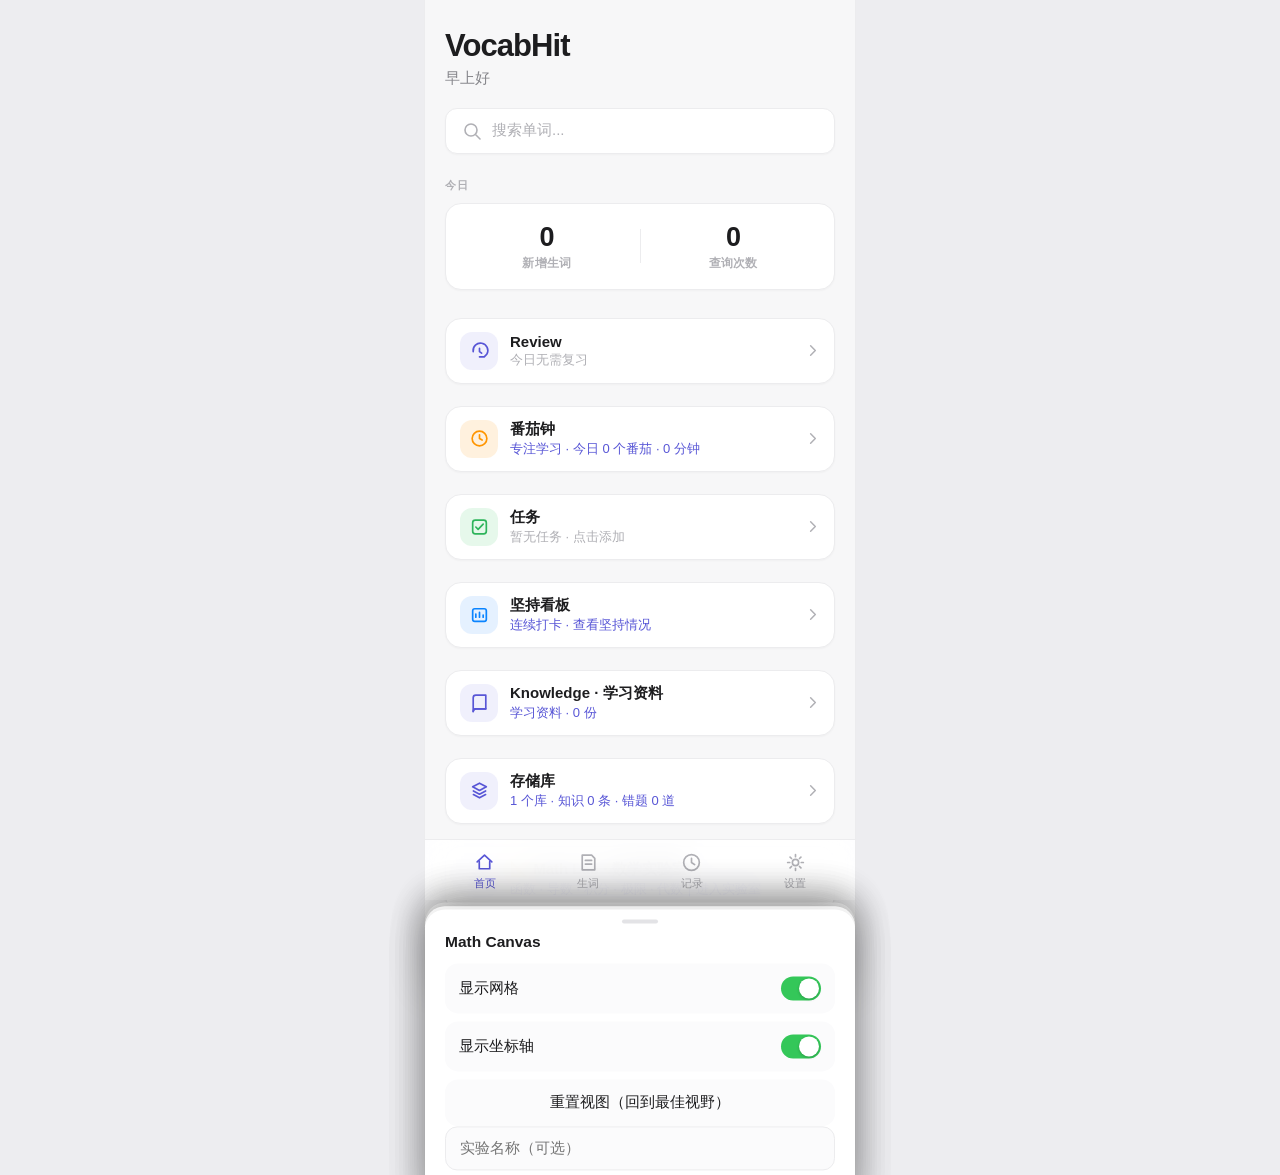
==== commit 3f258007: "推送 v0.9.12 源码更新到 GitHub 新增 / 修改： - 新增 audio/next.mp3 + assets/www 副本（拼写复习提示音） - 新增 Math Canvas 模块：js" ====
--- a/android/app/src/main/assets/www/index.html
+++ b/android/app/src/main/assets/www/index.html
@@ -5,8 +5,10 @@
   <meta name="viewport" content="width=device-width, initial-scale=1.0, maximum-scale=1.0, user-scalable=no, viewport-fit=cover" />
   <meta name="theme-color" content="#F7F7F8" />
   <title>VocabHit — 考研词汇查询</title>
-  <link rel="stylesheet" href="css/style.css?v=9" />
-  <link rel="stylesheet" href="css/knowledge.css?v=9" />
+  <link rel="stylesheet" href="css/style.css?v=11" />
+  <link rel="stylesheet" href="css/knowledge.css?v=11" />
+  <link rel="stylesheet" href="css/math-lab.css?v=3" />
+  <link rel="stylesheet" href="css/spaced-repetition.css?v=6" />
 </head>
 <body>
 
@@ -223,7 +225,7 @@
           <div class="settings-item">
             <div class="settings-item-label">
               <span>版本</span>
-              <span class="settings-item-value">0.8.16</span>
+              <span class="settings-item-value">1.0.2</span>
             </div>
           </div>
         </div>
@@ -389,7 +391,17 @@
 
   <script src="js/dict.js"></script>
   <script src="js/ecdict.js"></script>
-  <script src="js/app.js?v=13"></script>
-  <script src="js/knowledge.js?v=13"></script>
+  <script src="js/stats.js?v=1"></script>
+  <script src="js/app.js?v=17"></script>
+  <script src="js/knowledge.js?v=16"></script>
+  <script src="js/math-lab/mathEngine.js?v=2"></script>
+  <script src="js/math-lab/mathLabData.js?v=2"></script>
+  <script src="js/math-lab/mathLabConfig.js?v=2"></script>
+  <script src="js/math-lab/mathRenderer.js?v=2"></script>
+  <script src="js/math-lab/mathCanvas.js?v=3"></script>
+  <script src="js/math-lab/mathPresets.js?v=3"></script>
+  <script src="js/math-lab/mathLab.js?v=3"></script>
+  <script src="js/spaced-repetition/srData.js?v=5"></script>
+  <script src="js/spaced-repetition/srUI.js?v=6"></script>
 </body>
 </html>
--- a/android/app/src/main/assets/www/css/style.css
+++ b/android/app/src/main/assets/www/css/style.css
@@ -961,17 +961,31 @@
   flex-direction: column;
 }
 
-/* 屏幕切换动画：旧屏淡出 → 新屏淡入（轻微位移，节奏短促） */
+/* 屏幕切换动画：翻书换页（从左向右轻翻，约 280ms，轻微克制）
+   旧屏克隆为「翻出页」盖在新屏上，以左缘为轴向右轻旋揭走；新屏垫底旋入就位 */
 .rv-screen { flex: 1; min-height: 0; display: flex; flex-direction: column; }
-.rv-screen.rv-leave { animation: rvOut 0.12s ease both; }
-.rv-screen.rv-enter { animation: rvIn 0.3s cubic-bezier(0.32, 0.72, 0, 1) both; }
-@keyframes rvIn {
-  from { opacity: 0; transform: translateY(14px); }
-  to { opacity: 1; transform: translateY(0); }
-}
-@keyframes rvOut {
-  from { opacity: 1; transform: translateY(0); }
-  to { opacity: 0; transform: translateY(-8px); }
+
+/* 翻出页：不透明背景（与页面同色），避免翻起时透出下层新页；不响应交互 */
+.review-body > .rv-flip-out {
+  position: absolute;
+  inset: 0;
+  z-index: 2;
+  background: var(--bg);
+  transform-origin: left center;
+  backface-visibility: hidden;
+  pointer-events: none;
+  animation: rvFlipOut 0.28s cubic-bezier(0.42, 0.1, 0.25, 1) both;
+}
+@keyframes rvFlipOut {
+  from { transform: perspective(1200px) rotateY(0deg) translateX(0); opacity: 1; }
+  to { transform: perspective(1200px) rotateY(-16deg) translateX(9%); opacity: 0; }
+}
+
+/* 进入页：新屏从左侧轻微旋入就位（像翻开后露出的下一页） */
+.rv-screen.rv-flip-in { animation: rvFlipIn 0.28s cubic-bezier(0.25, 0.5, 0.2, 1) both; }
+@keyframes rvFlipIn {
+  from { opacity: 0; transform: perspective(1200px) rotateY(5deg) translateX(-2.5%); }
+  to { opacity: 1; transform: perspective(1200px) rotateY(0deg) translateX(0); }
 }
 
 /* ================================================================
@@ -1597,8 +1611,8 @@
 
 /* 动效偏好：关闭全部复习动画 */
 @media (prefers-reduced-motion: reduce) {
-  .rv-screen.rv-leave,
-  .rv-screen.rv-enter,
+  .review-body > .rv-flip-out,
+  .rv-screen.rv-flip-in,
   .rv-speaker.pop,
   .rv-detail-indicator,
   .rv-spell-result-word,
@@ -1903,6 +1917,80 @@
 .habit-stat b { font-size: 24px; font-weight: 700; color: var(--text); font-variant-numeric: tabular-nums; }
 .habit-stat span { font-size: 11.5px; color: var(--text-3); text-align: center; line-height: 1.35; }
 
+/* ---------- 坚持看板 · 学习统计（卡片 + 图表） ---------- */
+
+.stat-grid {
+  display: grid;
+  grid-template-columns: 1fr 1fr;
+  gap: 10px;
+}
+.stat-cell {
+  padding: 13px 14px 12px;
+  background: var(--surface);
+  border: 1px solid var(--hairline);
+  border-radius: var(--r-card);
+  box-shadow: var(--shadow-card);
+}
+.stat-label { font-size: 11.5px; font-weight: 600; letter-spacing: 0.02em; color: var(--text-3); }
+.stat-value {
+  margin-top: 5px;
+  display: flex;
+  align-items: baseline;
+  flex-wrap: wrap;
+  column-gap: 3px;
+}
+.stat-value b {
+  font-size: 23px;
+  font-weight: 700;
+  letter-spacing: -0.02em;
+  color: var(--text);
+  font-variant-numeric: tabular-nums;
+  line-height: 1.1;
+}
+.stat-value i { font-style: normal; font-size: 11.5px; color: var(--text-3); }
+.stat-value em { font-style: normal; font-size: 12px; color: var(--text-3); margin: 0 3px 0 4px; }
+
+.chart-legend { display: flex; align-items: center; gap: 12px; font-size: 11.5px; color: var(--text-2); }
+.chart-legend .lg { display: inline-flex; align-items: center; gap: 5px; }
+.chart-legend .sw { width: 10px; height: 10px; border-radius: 3px; flex: none; }
+.chart-legend .sw-vocab { background: #FF3B30; }
+html[data-theme="dark"] .chart-legend .sw-vocab { background: #FF453A; }
+.chart-legend .sw-entry { background: var(--accent); opacity: 0.9; }
+.chart-legend .ln { width: 15px; height: 0; border-top: 2.5px solid; flex: none; }
+.chart-legend .ln-cum { border-color: var(--accent); }
+.chart-legend .ln-daily { border-color: #FF9500; border-top-style: dashed; }
+html[data-theme="dark"] .chart-legend .ln-daily { border-color: #FF9F0A; }
+
+.chart-svg { display: block; width: 100%; height: auto; }
+.chart-svg text { font-family: inherit; }
+.chart-x { font-size: 9px; fill: var(--text-3); text-anchor: middle; }
+.chart-x.today { fill: var(--accent); font-weight: 700; }
+.chart-val { font-size: 8.5px; fill: var(--text-3); text-anchor: middle; font-variant-numeric: tabular-nums; }
+.chart-val.strong { fill: var(--accent); font-weight: 700; font-size: 9.5px; }
+.chart-val.daily { fill: #FF9500; font-weight: 700; font-size: 9.5px; }
+html[data-theme="dark"] .chart-val.daily { fill: #FF9F0A; }
+.chart-axis-label { font-size: 8.5px; fill: var(--text-3); font-variant-numeric: tabular-nums; }
+.chart-axis { stroke: var(--hairline-strong); stroke-width: 1; }
+.chart-grid { stroke: var(--hairline); stroke-width: 1; stroke-dasharray: none; }
+.bar-vocab { fill: #FF3B30; }
+html[data-theme="dark"] .bar-vocab { fill: #FF453A; }
+.bar-entry { fill: var(--accent); opacity: 0.88; }
+.line-cum { fill: none; stroke: var(--accent); stroke-width: 2; stroke-linejoin: round; stroke-linecap: round; }
+.line-daily { fill: none; stroke: #FF9500; stroke-width: 2; stroke-dasharray: 4 3.5; stroke-linejoin: round; stroke-linecap: round; }
+html[data-theme="dark"] .line-daily { stroke: #FF9F0A; }
+.chart-dot { stroke-width: 1.5; }
+.chart-dot.dot-cum { fill: var(--surface); stroke: var(--accent); }
+.chart-dot.dot-daily { fill: var(--surface); stroke: #FF9500; }
+html[data-theme="dark"] .chart-dot.dot-daily { stroke: #FF9F0A; }
+.chart-empty {
+  padding: 30px 16px;
+  text-align: center;
+  color: var(--text-3);
+  font-size: 13px;
+  border: 1px dashed var(--hairline-strong);
+  border-radius: var(--r-card);
+}
+
 .cal-week, .cal-grid {
   display: grid;
   grid-template-columns: repeat(7, 1fr);
--- a/android/app/src/main/assets/www/css/knowledge.css
+++ b/android/app/src/main/assets/www/css/knowledge.css
@@ -190,6 +190,12 @@
 }
 
 .kn-add-btn:active { transform: scale(0.95); opacity: 0.9; }
+
+/* 仅微调「新建存储库」「添加科目」「错题详情·编辑」三个按钮的垂直位置，
+   略微下移改善观感；不影响其他按钮（如阅读页「添加知识」），也不改布局与功能。 */
+#lib-add,
+#mis-add-subject,
+#misdet-edit { position: relative; top: 4px; }
 
 .rd-body { max-width: 620px; margin: 0 auto; }
 
@@ -842,3 +848,332 @@
   opacity: 0.35;
   pointer-events: none;
 }
+
+/* ---------- 命名弹窗（新建存储库 / 添加科目，复用 kn-catdel 遮罩） ---------- */
+
+#kn-namedlg-input {
+  width: 100%;
+  height: 42px;
+  padding: 0 12px;
+  margin-top: 6px;
+  border: 1px solid var(--hairline-strong);
+  border-radius: var(--r-field);
+  background: var(--surface-2);
+  font-size: 14.5px;
+  color: var(--text);
+}
+
+#kn-namedlg-input:focus { outline: none; border-color: var(--accent); }
+
+#kn-namedlg-cancel {
+  background: var(--surface-2);
+  color: var(--text-2);
+}
+
+#kn-namedlg-ok {
+  background: var(--accent);
+  color: #fff;
+}
+
+#kn-namedlg-ok:disabled {
+  opacity: 0.35;
+  pointer-events: none;
+}
+
+/* ---------- 存储库一级页面：库卡片（默认库 / 自定义库 / 我的错题 并列） ---------- */
+
+.lib-list {
+  display: flex;
+  flex-direction: column;
+  gap: 12px;
+  padding: 0 0 24px;
+}
+
+.lib-card {
+  display: flex;
+  align-items: center;
+  gap: 14px;
+  padding: 16px;
+  background: var(--surface);
+  border: 1px solid var(--hairline);
+  border-radius: 16px;
+  cursor: pointer;
+  transition: transform var(--t-fast) ease, border-color var(--t-fast) ease;
+  -webkit-user-select: none;
+  user-select: none;
+  -webkit-touch-callout: none;
+}
+
+.lib-card:active { transform: scale(0.985); border-color: var(--hairline-strong); }
+
+.lib-card-icon {
+  flex: none;
+  width: 42px;
+  height: 42px;
+  display: flex;
+  align-items: center;
+  justify-content: center;
+  border-radius: 12px;
+  background: var(--surface-2);
+  color: var(--accent);
+}
+
+.lib-card-icon svg { width: 20px; height: 20px; }
+
+.lib-card-main {
+  flex: 1;
+  min-width: 0;
+  display: flex;
+  flex-direction: column;
+  gap: 3px;
+}
+
+.lib-card-name {
+  font-size: 15.5px;
+  font-weight: 650;
+  color: var(--text);
+  overflow: hidden;
+  text-overflow: ellipsis;
+  white-space: nowrap;
+}
+
+.lib-card-sub { font-size: 12.5px; color: var(--text-3); }
+.lib-card .rp-arrow { flex: none; color: var(--text-3); }
+
+/* ---------- 我的错题：错题卡片列表 ---------- */
+
+.mis-list {
+  display: flex;
+  flex-direction: column;
+  gap: 12px;
+  padding: 0 0 24px;
+}
+
+.mis-card {
+  padding: 14px 16px;
+  background: var(--surface);
+  border: 1px solid var(--hairline);
+  border-radius: 16px;
+  cursor: pointer;
+  transition: transform var(--t-fast) ease, border-color var(--t-fast) ease;
+}
+
+.mis-card:active { transform: scale(0.985); border-color: var(--hairline-strong); }
+
+.mis-card-top { margin-bottom: 10px; }
+
+.mis-card-date {
+  font-size: 11.5px;
+  font-weight: 600;
+  letter-spacing: 0.06em;
+  color: var(--text-3);
+}
+
+.mis-card-title {
+  margin-top: 3px;
+  font-size: 15px;
+  font-weight: 620;
+  line-height: 1.5;
+  color: var(--text);
+  word-break: break-word;
+}
+
+.mis-card-row {
+  display: flex;
+  align-items: flex-start;
+  gap: 12px;
+  border-top: 1px solid var(--hairline);
+  padding-top: 10px;
+}
+
+.mis-card-thumb {
+  flex: none;
+  width: 56px;
+  height: 56px;
+  object-fit: cover;
+  border-radius: 10px;
+  border: 1px solid var(--hairline);
+  background: var(--surface-2);
+}
+
+.mis-card-reason {
+  flex: 1;
+  min-width: 0;
+  font-size: 13px;
+  line-height: 1.6;
+  color: var(--text-2);
+  word-break: break-word;
+}
+
+.mis-card-none { color: var(--text-3); }
+
+/* ---------- 错题详情页 ---------- */
+
+.misdet-body { padding: 4px 0 32px; }
+
+.misdet-meta {
+  font-size: 12.5px;
+  color: var(--text-3);
+  margin-bottom: 14px;
+}
+
+.misdet-img {
+  display: block;
+  width: 100%;
+  border-radius: 14px;
+  border: 1px solid var(--hairline);
+  background: var(--surface-2);
+  margin-bottom: 6px;
+}
+
+.misdet-label {
+  margin: 16px 0 6px;
+  font-size: 11.5px;
+  font-weight: 600;
+  letter-spacing: 0.07em;
+  color: var(--text-3);
+}
+
+.misdet-text {
+  font-size: 15px;
+  line-height: 1.7;
+  color: var(--text);
+  word-break: break-word;
+}
+
+.misdet-del {
+  margin-top: 26px;
+  padding: 9px 18px;
+  border-radius: 99px;
+  border: 1px solid var(--hairline-strong);
+  font-size: 13px;
+  font-weight: 600;
+  color: var(--text-3);
+  transition: all var(--t-fast) ease;
+}
+
+.misdet-del.confirm { color: #FF3B30; border-color: rgba(255, 59, 48, 0.4); background: rgba(255, 59, 48, 0.09); }
+
+/* ---------- 错题编辑面板：图片选择区 ---------- */
+
+.mis-img-row {
+  display: flex;
+  align-items: flex-start;
+  gap: 12px;
+}
+
+.mis-img-box {
+  flex: none;
+  width: 88px;
+  height: 88px;
+  border-radius: 12px;
+  overflow: hidden;
+  border: 1px solid var(--hairline-strong);
+  background: var(--surface-2);
+}
+
+.mis-img-box img { width: 100%; height: 100%; object-fit: cover; display: block; }
+
+.mis-img-btns {
+  flex: 1;
+  display: flex;
+  flex-direction: column;
+  gap: 8px;
+}
+
+.mis-img-btns .kn-pick-btn { width: 100%; }
+
+.mis-img-del { color: #FF3B30; border-color: rgba(255, 59, 48, 0.35); }
+
+/* ---------- 错题面板：长文展开输入 ----------
+   点输入框右下角「展开」进入全屏大面积编辑；内容与原输入框双向同步，
+   关闭不丢字；不改保存逻辑与数据结构。 */
+
+/* 输入框包装：为右下角「展开」按钮提供定位锚点 */
+.mis-ta-wrap { position: relative; }
+
+.mis-expand-btn {
+  position: absolute;
+  right: 7px;
+  bottom: 7px;
+  width: 26px;
+  height: 26px;
+  display: flex;
+  align-items: center;
+  justify-content: center;
+  border-radius: 7px;
+  background: var(--surface);
+  border: 1px solid var(--hairline);
+  color: var(--text-3);
+  opacity: 0.85;
+  transition: opacity var(--t-fast) ease, color var(--t-fast) ease;
+}
+
+.mis-expand-btn svg { width: 12px; height: 12px; }
+
+.mis-expand-btn:active { opacity: 1; color: var(--accent); }
+
+/* 全屏展开编辑层：尽可能占据可用空间；底部预留输入法高度 */
+.mis-expand-mask {
+  position: fixed;
+  inset: 0;
+  z-index: 3050; /* 高于错题面板(90)，与确认弹窗(3000)互不交叠 */
+  background: rgba(0, 0, 0, 0.45);
+  display: none;
+  padding: 14px 14px calc(14px + var(--ime));
+}
+
+.mis-expand-mask.open { display: block; animation: knExpandIn 0.18s ease; }
+
+@keyframes knExpandIn { from { opacity: 0; } to { opacity: 1; } }
+
+.mis-expand {
+  width: 100%;
+  height: 100%;
+  display: flex;
+  flex-direction: column;
+  background: var(--surface);
+  border-radius: 16px;
+  padding: 12px 14px calc(12px + var(--sab));
+  box-shadow: 0 18px 48px rgba(0, 0, 0, 0.28);
+}
+
+.mis-expand-head {
+  flex: none;
+  display: flex;
+  align-items: center;
+  justify-content: space-between;
+  padding-bottom: 10px;
+}
+
+.mis-expand-title { font-size: 15px; font-weight: 650; letter-spacing: -0.01em; }
+
+.mis-expand-done {
+  padding: 5px 14px;
+  border-radius: 99px;
+  background: var(--accent);
+  color: #fff;
+  font-size: 13px;
+  font-weight: 600;
+  transition: transform var(--t-fast) var(--ease), opacity var(--t-fast) ease;
+}
+
+.mis-expand-done:active { transform: scale(0.97); opacity: 0.9; }
+
+/* 大编辑区：flex 撑满剩余高度，长文一次看更多 */
+.mis-expand-ta {
+  flex: 1;
+  min-height: 0;
+  width: 100%;
+  border: 1px solid var(--hairline);
+  border-radius: var(--r-field);
+  background: var(--surface-2);
+  padding: 12px 14px;
+  font-size: 15px;
+  line-height: 1.7;
+  color: var(--text);
+  resize: none;
+}
+
+.mis-expand-ta:focus { outline: none; border-color: var(--accent); }
+.mis-expand-ta::placeholder { color: var(--text-3); }
--- a/android/app/src/main/assets/www/css/math-lab.css
+++ b/android/app/src/main/assets/www/css/math-lab.css
@@ -0,0 +1,598 @@
+/* ============================================================
+   Math Lab · 样式（遵循 style.css 设计变量，移动优先，暗色自动适配）
+   页面：math-lab 主页 / math-config 配置页 / math-canvas 画布页
+   ============================================================ */
+
+/* ================= 主页：分区与列表 ================= */
+
+.ml-sec-title {
+  margin: 26px 0 10px;
+  font-size: 13px;
+  font-weight: 600;
+  letter-spacing: 0.02em;
+  color: var(--text-2);
+}
+
+.ml-list {
+  display: flex;
+  flex-direction: column;
+  gap: 10px;
+}
+
+.ml-item {
+  display: flex;
+  align-items: center;
+  gap: 10px;
+  padding: 13px 14px;
+  background: var(--surface);
+  border: 1px solid var(--hairline);
+  border-radius: var(--r-card);
+  box-shadow: var(--shadow-card);
+  cursor: pointer;
+  transition: transform var(--t-fast) ease, background var(--t-fast) ease;
+}
+.ml-item:active { transform: scale(0.985); background: var(--surface-2); }
+
+.ml-item-main { flex: 1; min-width: 0; }
+
+.ml-item-title {
+  display: flex;
+  align-items: center;
+  gap: 6px;
+  font-size: 14.5px;
+  font-weight: 600;
+  color: var(--text);
+  overflow: hidden;
+  text-overflow: ellipsis;
+  white-space: nowrap;
+}
+
+.ml-item-tag {
+  flex: none;
+  padding: 1.5px 7px;
+  border-radius: 99px;
+  font-size: 10.5px;
+  font-weight: 550;
+  color: var(--accent);
+  background: var(--accent-soft);
+}
+.ml-item-tag-saved { color: #34C759; background: rgba(52, 199, 89, 0.12); }
+html[data-theme="dark"] .ml-item-tag-saved { color: #30D158; background: rgba(48, 209, 88, 0.16); }
+
+.ml-item-sub {
+  margin-top: 3px;
+  font-size: 12.5px;
+  color: var(--text-2);
+  overflow: hidden;
+  text-overflow: ellipsis;
+  white-space: nowrap;
+}
+
+.ml-item-time {
+  flex: none;
+  font-size: 11.5px;
+  color: var(--text-3);
+}
+
+.ml-item-more {
+  flex: none;
+  width: 32px;
+  height: 32px;
+  border-radius: 10px;
+  color: var(--text-3);
+  font-size: 17px;
+  font-weight: 600;
+  line-height: 1;
+  transition: background var(--t-fast) ease, color var(--t-fast) ease;
+}
+.ml-item-more:active { background: var(--accent-soft); color: var(--accent); }
+
+.ml-empty {
+  padding: 26px 16px;
+  text-align: center;
+  color: var(--text-2);
+  font-size: 13.5px;
+  border: 1px dashed var(--hairline-strong);
+  border-radius: var(--r-card);
+}
+.ml-empty-sub { margin-top: 6px; font-size: 12px; color: var(--text-3); }
+
+/* ================= 配置页：类型 chips ================= */
+
+.ml-type-chips {
+  display: flex;
+  gap: 8px;
+  overflow-x: auto;
+  padding: 2px 0 6px;
+  margin-bottom: 10px;
+  -webkit-overflow-scrolling: touch;
+  scrollbar-width: none;
+}
+.ml-type-chips::-webkit-scrollbar { display: none; }
+
+.ml-chip {
+  flex: none;
+  padding: 8px 16px;
+  border-radius: 99px;
+  border: 1px solid var(--hairline);
+  background: var(--surface);
+  color: var(--text-2);
+  font-size: 13.5px;
+  font-weight: 550;
+  transition: all var(--t-fast) ease;
+}
+.ml-chip.on {
+  background: var(--accent);
+  border-color: var(--accent);
+  color: #fff;
+}
+
+.ml-type-hint {
+  margin: 4px 0 14px;
+  font-size: 12.5px;
+  line-height: 1.55;
+  color: var(--text-3);
+}
+
+/* ================= 配置页：表单 ================= */
+
+.ml-field { margin-bottom: 14px; }
+
+.ml-field-label {
+  margin-bottom: 7px;
+  font-size: 12.5px;
+  font-weight: 600;
+  color: var(--text-2);
+}
+.ml-field-label-gap { margin-top: 18px; }
+.ml-req { margin-left: 3px; color: #FF3B30; }
+
+.ml-input {
+  width: 100%;
+  height: 46px;
+  padding: 0 14px;
+  border-radius: var(--r-field);
+  border: 1px solid var(--hairline);
+  background: var(--surface);
+  color: var(--text);
+  font-size: 15px;
+  outline: none;
+  transition: border-color var(--t-fast) ease, box-shadow var(--t-fast) ease;
+}
+.ml-input:focus {
+  border-color: var(--accent);
+  box-shadow: 0 0 0 3px var(--accent-soft);
+}
+
+.ml-input-expr {
+  font-family: "SF Mono", ui-monospace, Menlo, Consolas, monospace;
+  font-size: 14.5px;
+  letter-spacing: 0.01em;
+}
+
+/* 公式即时校验反馈 */
+.ml-parse { margin: 7px 0 0; font-size: 12.5px; }
+.ml-parse-ok { color: #34C759; }
+html[data-theme="dark"] .ml-parse-ok { color: #30D158; }
+.ml-parse-err { color: #FF3B30; }
+html[data-theme="dark"] .ml-parse-err { color: #FF453A; }
+
+/* 定义域双输入 */
+.ml-domain-row {
+  display: flex;
+  align-items: center;
+  gap: 10px;
+}
+.ml-domain-sep { color: var(--text-3); font-size: 14px; }
+
+/* 开关（iOS 风格，与 app 设计语言一致） */
+.ml-field-toggle { display: flex; flex-direction: column; gap: 10px; }
+
+.ml-switch {
+  display: flex;
+  align-items: center;
+  gap: 10px;
+  cursor: pointer;
+  user-select: none;
+  -webkit-user-select: none;
+}
+.ml-switch input { position: absolute; opacity: 0; pointer-events: none; }
+
+.ml-switch-track {
+  flex: none;
+  width: 42px;
+  height: 25px;
+  border-radius: 99px;
+  background: var(--hairline-strong);
+  transition: background var(--t-med) var(--ease);
+  position: relative;
+}
+.ml-switch-knob {
+  position: absolute;
+  top: 2.5px;
+  left: 2.5px;
+  width: 20px;
+  height: 20px;
+  border-radius: 50%;
+  background: #fff;
+  box-shadow: 0 1px 3px rgba(0, 0, 0, 0.22);
+  transition: transform var(--t-med) var(--ease);
+}
+.ml-switch input:checked + .ml-switch-track { background: #34C759; }
+.ml-switch input:checked + .ml-switch-track .ml-switch-knob { transform: translateX(17px); }
+
+.ml-switch-label { font-size: 14px; color: var(--text); }
+
+/* 分段选择 */
+.ml-seg {
+  display: flex;
+  gap: 6px;
+  padding: 3px;
+  border-radius: var(--r-field);
+  background: var(--surface-2);
+  border: 1px solid var(--hairline);
+}
+.ml-seg-btn {
+  flex: 1;
+  height: 36px;
+  border-radius: calc(var(--r-field) - 3px);
+  font-size: 13px;
+  font-weight: 550;
+  color: var(--text-2);
+  transition: all var(--t-fast) ease;
+}
+.ml-seg-btn.on {
+  background: var(--surface);
+  color: var(--text);
+  box-shadow: 0 1px 3px rgba(0, 0, 0, 0.08);
+}
+
+/* 次要按钮 */
+.ml-ghost-btn {
+  width: 100%;
+  height: 44px;
+  margin-top: 10px;
+  border-radius: var(--r-btn);
+  border: 1px solid var(--hairline-strong);
+  background: var(--surface);
+  color: var(--text-2);
+  font-size: 14px;
+  font-weight: 550;
+  transition: transform var(--t-fast) ease, background var(--t-fast) ease;
+}
+.ml-ghost-btn:active { transform: scale(0.98); background: var(--surface-2); }
+
+/* ================= Math Canvas 沉浸页（全屏画布 · 极简交互） ================= */
+
+/* 沉浸模式：隐藏底部 tabbar（同 review-active 模式）；
+   顶部安全区 padding 一并清除 —— 画布从屏幕物理顶端开始绘制，杜绝顶部白边
+   （状态栏安全区由悬浮条自身的 top: calc(安全区 + 间隙) 保证，画布铺满但控件不遮挡） */
+body.ml-canvas-active .tabbar { display: none; }
+body.ml-canvas-active .app { padding-bottom: 0 !important; padding-top: 0 !important; }
+
+/* 整个屏幕 = 数学画布（真全屏：100dvh，不再扣除 --sat） */
+#page-math-canvas.active {
+  display: block;
+  height: 100dvh;
+  padding: 0;
+  overflow: hidden;
+}
+
+.ml-cv-wrap {
+  position: relative;
+  width: 100%;
+  height: 100%;
+  background: var(--surface);
+  overflow: hidden;
+  animation: mlCvIn var(--t-med) var(--ease);
+}
+@keyframes mlCvIn {
+  from { opacity: 0; transform: scale(0.985); }
+  to { opacity: 1; transform: scale(1); }
+}
+#ml-canvas { display: block; width: 100%; height: 100%; touch-action: none; }
+
+/* ---------- 浮动顶栏：返回 | 公式 | ⋯（毛玻璃轻量）
+   top = 安全区 + 3px 间隙：不遮挡状态栏的前提下尽量上移，顶部更紧凑 ---------- */
+.ml-cv-topbar {
+  position: absolute;
+  top: calc(3px + var(--sat));
+  left: 10px;
+  right: 10px;
+  z-index: 5;
+  display: flex;
+  align-items: center;
+  gap: 8px;
+  padding: 5px;
+  border-radius: 99px;
+  background: color-mix(in srgb, var(--surface) 78%, transparent);
+  backdrop-filter: saturate(1.4) blur(14px);
+  -webkit-backdrop-filter: saturate(1.4) blur(14px);
+  border: 1px solid var(--hairline);
+  box-shadow: 0 1px 10px rgba(0, 0, 0, 0.05);
+}
+html[data-theme="dark"] .ml-cv-topbar { box-shadow: 0 1px 10px rgba(0, 0, 0, 0.25); }
+
+.ml-cv-btn {
+  flex: none;
+  display: flex;
+  align-items: center;
+  justify-content: center;
+  width: 36px;
+  height: 36px;
+  border-radius: 50%;
+  color: var(--text);
+  font-size: 19px;
+  font-weight: 700;
+  line-height: 1;
+  transition: background var(--t-fast) ease, transform var(--t-fast) ease;
+}
+.ml-cv-btn:active { transform: scale(0.9); background: var(--surface-2); }
+.ml-cv-btn .icon { width: 17px; height: 17px; }
+
+/* 顶栏中间：当前公式（即页面标题） */
+.ml-cv-title {
+  flex: 1;
+  min-width: 0;
+  font-size: 14.5px;
+  font-weight: 650;
+  font-family: "SF Mono", ui-monospace, Menlo, Consolas, monospace;
+  letter-spacing: 0.01em;
+  color: var(--text);
+  text-align: center;
+  overflow: hidden;
+  text-overflow: ellipsis;
+  white-space: nowrap;
+}
+
+/* ---------- 坐标读数（顶栏下方右侧，随顶栏上移同步 -5px） ---------- */
+.ml-cv-coord {
+  position: absolute;
+  top: calc(55px + var(--sat));
+  right: 12px;
+  z-index: 4;
+  padding: 5px 11px;
+  border-radius: 99px;
+  background: color-mix(in srgb, var(--surface) 82%, transparent);
+  backdrop-filter: saturate(1.4) blur(10px);
+  -webkit-backdrop-filter: saturate(1.4) blur(10px);
+  border: 1px solid var(--hairline);
+  font-family: "SF Mono", ui-monospace, Menlo, Consolas, monospace;
+  font-size: 12px;
+  color: var(--accent);
+  pointer-events: none;
+}
+
+/* ---------- 底部信息条（积分值 / 切线斜率 / 极限结果等） ---------- */
+.ml-cv-info {
+  position: absolute;
+  left: 12px;
+  right: 12px;
+  bottom: calc(12px + var(--sab));
+  z-index: 4;
+  padding: 8px 13px;
+  border-radius: 13px;
+  background: color-mix(in srgb, var(--surface) 86%, transparent);
+  backdrop-filter: saturate(1.4) blur(10px);
+  -webkit-backdrop-filter: saturate(1.4) blur(10px);
+  border: 1px solid var(--hairline);
+  font-size: 12px;
+  line-height: 1.6;
+  color: var(--text-2);
+  pointer-events: none;
+}
+.ml-cv-info p { overflow: hidden; text-overflow: ellipsis; white-space: nowrap; }
+.ml-cv-info p:not(:first-child) { margin-top: 1px; }
+
+/* ---------- 手势提示（首次进入，交互即隐） ---------- */
+.ml-cv-hint {
+  position: absolute;
+  left: 50%;
+  bottom: 27%;
+  transform: translateX(-50%) translateY(6px);
+  z-index: 4;
+  padding: 7px 16px;
+  border-radius: 99px;
+  background: color-mix(in srgb, var(--surface) 88%, transparent);
+  backdrop-filter: saturate(1.4) blur(10px);
+  -webkit-backdrop-filter: saturate(1.4) blur(10px);
+  border: 1px solid var(--hairline);
+  font-size: 12.5px;
+  font-weight: 550;
+  color: var(--text-2);
+  white-space: nowrap;
+  pointer-events: none;
+  opacity: 0;
+  transition: opacity var(--t-med) var(--ease), transform var(--t-med) var(--ease);
+}
+.ml-cv-hint.show {
+  opacity: 1;
+  transform: translateX(-50%) translateY(0);
+}
+
+/* ================= Bottom Sheet（预设操作 / Canvas 菜单） ================= */
+
+/* 菜单开关行（网格 / 坐标轴显隐） */
+.ml-menu-toggle-row {
+  display: flex;
+  align-items: center;
+  justify-content: space-between;
+  width: calc(100% - 40px);
+  margin: 0 20px;
+  padding: 13px 14px;
+  border-radius: 13px;
+  background: var(--surface-2);
+  cursor: pointer;
+  transition: background var(--t-fast) ease;
+}
+.ml-menu-toggle-row:active { background: var(--surface); }
+.ml-menu-toggle-row + .ml-menu-toggle-row { margin-top: 8px; }
+
+.ml-menu-toggle-label {
+  font-size: 14.5px;
+  font-weight: 550;
+  color: var(--text);
+}
+
+/* 迷你开关（iOS 风格） */
+.ml-menu-mini-sw {
+  flex: none;
+  width: 40px;
+  height: 24px;
+  border-radius: 99px;
+  background: var(--hairline-strong);
+  position: relative;
+  transition: background var(--t-med) var(--ease);
+}
+.ml-menu-mini-sw::after {
+  content: "";
+  position: absolute;
+  top: 2px;
+  left: 2px;
+  width: 20px;
+  height: 20px;
+  border-radius: 50%;
+  background: #fff;
+  box-shadow: 0 1px 3px rgba(0, 0, 0, 0.22);
+  transition: transform var(--t-med) var(--ease);
+}
+.ml-menu-mini-sw.on { background: #34C759; }
+.ml-menu-mini-sw.on::after { transform: translateX(16px); }
+
+.ml-menu-sheet .ml-psheet-btn { margin-top: 8px; }
+
+.ml-psheet-title {
+  padding: 6px 20px 12px;
+  font-size: 15.5px;
+  font-weight: 650;
+  color: var(--text);
+}
+
+.ml-psheet-btn {
+  display: block;
+  width: calc(100% - 40px);
+  margin: 0 20px;
+  padding: 14px 0;
+  border-radius: 13px;
+  text-align: center;
+  font-size: 14.5px;
+  font-weight: 550;
+  color: var(--text);
+  background: var(--surface-2);
+  transition: background var(--t-fast) ease, transform var(--t-fast) ease;
+}
+.ml-psheet-btn:active { transform: scale(0.98); }
+.ml-psheet-btn + .ml-psheet-btn { margin-top: 8px; }
+.ml-psheet-btn:last-child { margin-bottom: 16px; }
+.ml-psheet-danger { color: #FF3B30; }
+html[data-theme="dark"] .ml-psheet-danger { color: #FF453A; }
+.ml-psheet-cancel { color: var(--text-2); }
+
+.ml-menu-name-row { padding: 0 20px 4px; }
+.ml-menu-name-row input {
+  width: 100%;
+  height: 44px;
+  padding: 0 14px;
+  border-radius: var(--r-field);
+  border: 1px solid var(--hairline);
+  background: var(--surface-2);
+  color: var(--text);
+  font-size: 14.5px;
+  outline: none;
+}
+.ml-menu-name-row input:focus { border-color: var(--accent); }
+
+/* ================= 居中对话框（命名 / 删除确认） ================= */
+
+.ml-dlg-mask {
+  position: fixed;
+  inset: 0;
+  z-index: 120;
+  display: flex;
+  align-items: center;
+  justify-content: center;
+  padding: 32px;
+  background: var(--overlay);
+  backdrop-filter: var(--scrim-blur);
+  -webkit-backdrop-filter: var(--scrim-blur);
+  animation: mlFadeIn var(--t-fast) ease;
+}
+
+@keyframes mlFadeIn {
+  from { opacity: 0; }
+  to { opacity: 1; }
+}
+
+.ml-dlg {
+  width: 100%;
+  max-width: 320px;
+  padding: 22px 20px 16px;
+  border-radius: 18px;
+  background: var(--surface);
+  box-shadow: var(--shadow-float);
+  animation: mlDlgIn var(--t-med) var(--ease);
+}
+
+@keyframes mlDlgIn {
+  from { opacity: 0; transform: scale(0.94); }
+  to { opacity: 1; transform: scale(1); }
+}
+
+.ml-dlg-title {
+  font-size: 16px;
+  font-weight: 650;
+  color: var(--text);
+  text-align: center;
+}
+.ml-dlg-text {
+  margin-top: 8px;
+  font-size: 13px;
+  line-height: 1.5;
+  color: var(--text-2);
+  text-align: center;
+}
+.ml-dlg-input {
+  width: 100%;
+  height: 44px;
+  margin-top: 16px;
+  padding: 0 14px;
+  border-radius: var(--r-field);
+  border: 1px solid var(--hairline);
+  background: var(--surface-2);
+  color: var(--text);
+  font-size: 15px;
+  outline: none;
+}
+.ml-dlg-input:focus { border-color: var(--accent); }
+
+.ml-dlg-btns {
+  display: flex;
+  gap: 10px;
+  margin-top: 16px;
+}
+.ml-dlg-btn {
+  flex: 1;
+  height: 42px;
+  border-radius: var(--r-btn);
+  font-size: 14.5px;
+  font-weight: 600;
+  background: var(--surface-2);
+  color: var(--text-2);
+  transition: transform var(--t-fast) ease;
+}
+.ml-dlg-btn:active { transform: scale(0.97); }
+.ml-dlg-ok { background: var(--accent); color: #fff; }
+.ml-dlg-ok:disabled { opacity: 0.45; }
+.ml-dlg-danger { background: #FF3B30; color: #fff; }
+html[data-theme="dark"] .ml-dlg-danger { background: #FF453A; }
+
+/* ================= 桌面适配（鼠标悬停态） ================= */
+
+@media (hover: hover) {
+  .ml-item:hover { background: var(--surface-2); }
+  .ml-item-more:hover { background: var(--accent-soft); color: var(--accent); }
+  .ml-chip:hover { border-color: var(--accent); color: var(--accent); }
+  .ml-chip.on:hover { border-color: var(--accent); color: #fff; }
+  .ml-cv-btn:hover { background: var(--surface-2); }
+  .ml-menu-toggle-row:hover { background: var(--surface); }
+}
--- a/android/app/src/main/assets/www/css/spaced-repetition.css
+++ b/android/app/src/main/assets/www/css/spaced-repetition.css
@@ -0,0 +1,802 @@
+/* ============================================================
+   Spaced Repetition · 自适应间隔算法 · 样式 v2
+   （遵循 style.css 设计变量；圆圈勾选复用 .task-check）
+   ============================================================ */
+
+/* ---------- 通用 ---------- */
+
+.sr-sec-title {
+  margin: 24px 0 10px;
+  font-size: 13px;
+  font-weight: 600;
+  letter-spacing: 0.02em;
+  color: var(--text-2);
+}
+
+/* 库页 Segmented（已在队列 / 未在队列 同页切换，复用全局 .segmented/.seg-btn） */
+.sr-lib-seg { margin-top: 2px; }
+/* 副标题与切换控件保持呼吸间距（.page-subtitle 默认负上边距会贴住上方控件） */
+#sr-lib-subtitle { margin-top: 10px; margin-bottom: 12px; }
+/* 空库/全部入队时：去掉列表为浮条预留的底部 padding，让空状态框贴近切换控件 */
+.sr-pick-list:empty { padding-bottom: 0; }
+
+.sr-empty {
+  padding: 26px 16px;
+  text-align: center;
+  color: var(--text-2);
+  font-size: 13.5px;
+  border: 1px dashed var(--hairline-strong);
+  border-radius: var(--r-card);
+}
+.sr-empty-sub { margin-top: 6px; font-size: 12px; color: var(--text-3); }
+
+/* 通用行（复习队列/库列表入口） */
+.sr-row-list { display: flex; flex-direction: column; gap: 10px; margin-top: 10px; }
+.sr-row {
+  display: flex;
+  align-items: center;
+  gap: 10px;
+  width: 100%;
+  padding: 13px 14px;
+  background: var(--surface);
+  border: 1px solid var(--hairline);
+  border-radius: var(--r-card);
+  box-shadow: var(--shadow-card);
+  text-align: left;
+  cursor: pointer;
+  transition: transform var(--t-fast) ease, background var(--t-fast) ease;
+}
+.sr-row:active { transform: scale(0.985); background: var(--surface-2); }
+.sr-row-main { flex: 1; min-width: 0; }
+.sr-row-title {
+  display: flex;
+  align-items: center;
+  gap: 6px;
+  font-size: 14.5px;
+  font-weight: 600;
+  color: var(--text);
+  overflow: hidden;
+  text-overflow: ellipsis;
+  white-space: nowrap;
+}
+.sr-row-sub {
+  margin-top: 3px;
+  font-size: 12.5px;
+  color: var(--text-3);
+  overflow: hidden;
+  text-overflow: ellipsis;
+  white-space: nowrap;
+}
+.sr-row .icon-s { flex: none; color: var(--text-3); }
+
+.sr-badge {
+  flex: none;
+  padding: 1.5px 7px;
+  border-radius: 99px;
+  font-size: 10.5px;
+  font-weight: 550;
+  color: var(--accent);
+  background: var(--accent-soft);
+}
+
+/* ---------- 生词复习计划 ---------- */
+
+.sr-vocab-list { display: flex; flex-direction: column; gap: 8px; }
+.sr-vocab-row {
+  display: flex;
+  align-items: center;
+  justify-content: space-between;
+  gap: 10px;
+  padding: 13px 14px;
+  background: var(--surface);
+  border: 1px solid var(--hairline);
+  border-radius: var(--r-card);
+  box-shadow: var(--shadow-card);
+  cursor: pointer;
+  transition: transform var(--t-fast) ease, background var(--t-fast) ease;
+  animation: srRowIn var(--t-med) var(--ease) both;
+}
+.sr-vocab-row:active { transform: scale(0.985); background: var(--surface-2); }
+.sr-vocab-word {
+  font-size: 15px;
+  font-weight: 600;
+  letter-spacing: -0.01em;
+  color: var(--text);
+  overflow: hidden;
+  text-overflow: ellipsis;
+  white-space: nowrap;
+}
+.sr-vocab-time { flex: none; font-size: 12.5px; color: var(--text-2); font-variant-numeric: tabular-nums; }
+.sr-vocab-time.due { color: #FF3B30; font-weight: 600; }
+html[data-theme="dark"] .sr-vocab-time.due { color: #FF453A; }
+
+@keyframes srRowIn {
+  from { opacity: 0; transform: translateY(6px); }
+  to { opacity: 1; transform: translateY(0); }
+}
+@media (prefers-reduced-motion: reduce) {
+  .sr-vocab-row, .sr-pick-row, .sr-inq-row { animation: none; }
+}
+
+/* ---------- 库页：已在队列 / 未在队列（同页 Segmented 切换） ---------- */
+
+/* 本页用纯淡入替代全局 pageIn：pageIn 的 translateY(transform) 会把 fixed 子元素
+   （操作浮条）的定位基准改为页面自身，动画结束瞬间又跳回视口定位 —— 即
+   「先正常显示 → 闪到最底部被 Tab 栏遮挡」的闪动根源。纯 opacity 不产生定位基准变化。
+   列表底部预留：.sr-pick-list padding-bottom(90px) + 页 padding(24px) + .app 为 Tab 栏
+   预留(72px+--sab) = 186px+--sab > 浮条顶部(84px+--sab+高约61px)，末条不会被遮挡。 */
+#page-sr-lib { animation: srLibFade var(--t-med) var(--ease); }
+@keyframes srLibFade { from { opacity: 0; } to { opacity: 1; } }
+
+/* 已在队列：内容 + 考察方式 + 阶段 + 下次复习时间（点击改考察方式） */
+.sr-inq-list { display: flex; flex-direction: column; gap: 8px; }
+.sr-inq-row {
+  display: flex;
+  align-items: center;
+  gap: 10px;
+  padding: 12px 14px;
+  background: var(--surface);
+  border: 1px solid var(--hairline);
+  border-radius: var(--r-card);
+  box-shadow: var(--shadow-card);
+  cursor: pointer;
+  animation: srRowIn var(--t-med) var(--ease) both;
+  transition: transform var(--t-fast) ease, background var(--t-fast) ease;
+}
+.sr-inq-row:active { transform: scale(0.985); background: var(--surface-2); }
+.sr-inq-row.due { border-color: rgba(255, 59, 48, 0.35); }
+.sr-inq-main { flex: 1; min-width: 0; }
+.sr-inq-content {
+  font-size: 14px;
+  font-weight: 550;
+  color: var(--text);
+  line-height: 1.45;
+  display: -webkit-box;
+  -webkit-line-clamp: 2;
+  -webkit-box-orient: vertical;
+  overflow: hidden;
+}
+.sr-inq-meta {
+  display: flex;
+  align-items: center;
+  gap: 6px;
+  flex-wrap: wrap;
+  margin-top: 4px;
+  font-size: 12px;
+  color: var(--text-3);
+}
+.sr-inq-side { flex: none; display: flex; flex-direction: column; align-items: flex-end; }
+
+.sr-select-all {
+  margin: 12px 2px 8px;
+  padding: 0;
+  background: none;
+  border: none;
+  font-size: 13px;
+  font-weight: 550;
+  color: var(--accent);
+  cursor: pointer;
+}
+.sr-select-all[hidden] { display: none; }
+
+/* 未在队列批量选择 */
+.sr-pick-list { display: flex; flex-direction: column; gap: 8px; padding-bottom: 90px; }
+.sr-pick-row {
+  display: flex;
+  align-items: center;
+  gap: 12px;
+  padding: 12px 14px;
+  background: var(--surface);
+  border: 1px solid var(--hairline);
+  border-radius: var(--r-card);
+  box-shadow: var(--shadow-card);
+  cursor: pointer;
+  transition: transform var(--t-fast) ease, background var(--t-fast) ease, border-color var(--t-fast) ease;
+  animation: srRowIn var(--t-med) var(--ease) both;
+}
+.sr-pick-row:active { transform: scale(0.985); background: var(--surface-2); }
+.sr-pick-row.on { border-color: var(--accent); }
+.sr-pick-row .task-check { flex: none; }
+.sr-pick-main { flex: 1; min-width: 0; }
+.sr-pick-content {
+  font-size: 14px;
+  font-weight: 550;
+  color: var(--text);
+  line-height: 1.45;
+  display: -webkit-box;
+  -webkit-line-clamp: 2;
+  -webkit-box-orient: vertical;
+  overflow: hidden;
+}
+.sr-pick-meta { margin-top: 3px; font-size: 12px; color: var(--text-3); }
+
+/* 底部批量操作浮条：固定于底部 Tab 栏正上方（Tab 栏高约 60px+安全区，.app 已为其预留 72px+--sab） */
+.sr-pick-bar {
+  position: fixed;
+  left: 50%;
+  transform: translateX(-50%);
+  width: calc(min(430px, 100vw) - 28px); /* 桌面端同 .tabbar 收进 430px 取景框 */
+  bottom: calc(84px + var(--sab, 0px)); /* Tab 栏上方留 24px：不重叠、不被遮挡 */
+  z-index: 71; /* 高于 tabbar(70)（tabbar 在 DOM 更靠后，同层级会反盖）；低于 sheet(90)/toast(100) */
+  display: flex;
+  align-items: center;
+  justify-content: space-between;
+  gap: 12px;
+  padding: 11px 12px 11px 16px;
+  border-radius: 18px;
+  background: color-mix(in srgb, var(--surface) 92%, transparent);
+  backdrop-filter: saturate(1.4) blur(16px);
+  -webkit-backdrop-filter: saturate(1.4) blur(16px);
+  border: 1px solid var(--hairline);
+  box-shadow: 0 6px 24px rgba(0, 0, 0, 0.12);
+  animation: srBarIn var(--t-med) var(--ease);
+}
+/* display:flex 会压过浏览器默认的 [hidden]{display:none}，必须显式恢复：未选中（0 条）时隐藏 */
+.sr-pick-bar[hidden] { display: none; }
+@keyframes srBarIn {
+  from { opacity: 0; transform: translateX(-50%) translateY(10px); }
+  to { opacity: 1; transform: translateX(-50%) translateY(0); }
+}
+.sr-pick-count { font-size: 13px; font-weight: 600; color: var(--text); }
+.sr-pick-add {
+  flex: none;
+  padding: 9px 20px;
+  border-radius: 99px;
+  background: var(--accent);
+  color: #fff;
+  font-size: 13.5px;
+  font-weight: 600;
+  cursor: pointer;
+  transition: transform var(--t-fast) ease, opacity var(--t-fast) ease;
+}
+.sr-pick-add:active { transform: scale(0.95); opacity: 0.85; }
+
+/* ---------- 考察方式配置页 ---------- */
+
+.sr-exam-step {
+  position: absolute;
+  right: 0;
+  top: 50%;
+  transform: translateY(-50%);
+  font-size: 12.5px;
+  font-weight: 650;
+  color: var(--text-3);
+  font-variant-numeric: tabular-nums;
+}
+
+.sr-exam-card {
+  padding: 14px 16px;
+  background: var(--surface);
+  border: 1px solid var(--hairline);
+  border-radius: var(--r-card);
+  box-shadow: var(--shadow-card);
+}
+.sr-exam-card .sr-rv-tag { margin-bottom: 8px; }
+.sr-exam-preview {
+  font-size: 15px;
+  font-weight: 550;
+  color: var(--text);
+  line-height: 1.7;
+  word-break: break-word;
+  white-space: pre-wrap;
+}
+
+/* 考察方式页完整知识展示：原文之下的中文解释 / 上下文（复用复习卡片 sr-rv-explain / sr-rv-context） */
+.sr-exam-x-label {
+  margin: 10px 0 3px;
+  font-size: 11.5px;
+  font-weight: 700;
+  letter-spacing: 0.04em;
+  color: var(--text-3);
+}
+.sr-exam-card .sr-rv-explain { margin-top: 0; }
+
+.sr-exam-types {
+  display: flex;
+  gap: 8px;
+  margin: 14px 0 4px;
+}
+.sr-exam-type {
+  flex: 1;
+  height: 44px;
+  border-radius: 14px;
+  border: 1px solid var(--hairline);
+  background: var(--surface);
+  color: var(--text-2);
+  font-size: 14.5px;
+  font-weight: 600;
+  cursor: pointer;
+  transition: background var(--t-fast) ease, color var(--t-fast) ease, border-color var(--t-fast) ease;
+}
+.sr-exam-type:active { transform: scale(0.97); }
+.sr-exam-type.on {
+  background: var(--accent-soft);
+  border-color: var(--accent);
+  color: var(--accent);
+}
+
+.sr-field-label { margin: 14px 2px 7px; font-size: 12.5px; font-weight: 600; color: var(--text-2); }
+.sr-input {
+  width: 100%;
+  height: 44px;
+  padding: 0 13px;
+  border-radius: var(--r-field);
+  border: 1px solid var(--hairline);
+  background: var(--surface-2);
+  color: var(--text);
+  font-size: 14.5px;
+  outline: none;
+  box-sizing: border-box;
+  transition: border-color var(--t-fast) ease, box-shadow var(--t-fast) ease;
+}
+.sr-input:focus { border-color: var(--accent); box-shadow: 0 0 0 3px var(--accent-soft); }
+.sr-textarea {
+  width: 100%;
+  padding: 11px 13px;
+  border-radius: var(--r-field);
+  border: 1px solid var(--hairline);
+  background: var(--surface-2);
+  color: var(--text);
+  font-size: 14.5px;
+  line-height: 1.6;
+  font-family: inherit;
+  outline: none;
+  box-sizing: border-box;
+  resize: vertical;
+  transition: border-color var(--t-fast) ease, box-shadow var(--t-fast) ease;
+}
+.sr-textarea:focus { border-color: var(--accent); box-shadow: 0 0 0 3px var(--accent-soft); }
+
+.sr-exam-tip { margin: 10px 2px 0; font-size: 11.5px; color: var(--text-3); line-height: 1.6; }
+.sr-exam-tip-top { margin: 14px 2px 8px; }
+
+/* 挖空选区原文：可原生选择（同荧光笔阅读区） */
+.sr-exam-src {
+  margin-top: 8px;
+  padding: 14px 16px;
+  background: var(--surface);
+  border: 1px solid var(--hairline);
+  border-radius: var(--r-card);
+  font-size: 15.5px;
+  font-weight: 550;
+  color: var(--text);
+  line-height: 1.9;
+  word-break: break-word;
+  white-space: pre-wrap;
+  user-select: text;
+  -webkit-user-select: text;
+}
+
+.sr-exam-blanks {
+  display: flex;
+  flex-wrap: wrap;
+  gap: 8px;
+  margin-top: 10px;
+}
+.sr-exam-blank-empty { font-size: 12px; color: var(--text-3); }
+.sr-blank-chip {
+  display: inline-flex;
+  align-items: center;
+  gap: 6px;
+  max-width: 100%;
+  padding: 5px 8px 5px 10px;
+  border-radius: 99px;
+  background: var(--accent-soft);
+  color: var(--text);
+  font-size: 12.5px;
+  font-weight: 550;
+}
+.sr-blank-chip i {
+  flex: none;
+  font-style: normal;
+  font-weight: 700;
+  color: var(--accent);
+  font-size: 11px;
+}
+.sr-blank-chip span,
+.sr-blank-chip { overflow: hidden; text-overflow: ellipsis; white-space: nowrap; }
+.sr-blank-chip button {
+  flex: none;
+  width: 18px;
+  height: 18px;
+  border: none;
+  border-radius: 50%;
+  background: rgba(0, 0, 0, 0.08);
+  color: var(--text-2);
+  font-size: 13px;
+  line-height: 1;
+  cursor: pointer;
+}
+.sr-blank-chip button:active { background: var(--accent); color: #fff; }
+html[data-theme="dark"] .sr-blank-chip button { background: rgba(255, 255, 255, 0.12); }
+
+.sr-exam-foot {
+  display: flex;
+  gap: 10px;
+  margin-top: 18px;
+}
+.sr-exam-foot button {
+  height: 46px;
+  border-radius: var(--r-field);
+  font-size: 14.5px;
+  font-weight: 600;
+  cursor: pointer;
+  transition: transform var(--t-fast) ease, opacity var(--t-fast) ease;
+}
+.sr-exam-foot button:active { transform: scale(0.97); }
+.sr-exam-cancel { flex: 1; background: var(--surface-2); color: var(--text-2); border: none; }
+.sr-exam-prev { flex: 1; background: var(--surface); color: var(--text); border: 1px solid var(--hairline); }
+.sr-exam-prev[hidden] { display: none; }
+.sr-exam-next { flex: 1.5; background: var(--accent); color: #fff; border: none; }
+
+/* ---------- 复习队列总览 ---------- */
+
+.sr-queue-list { display: flex; flex-direction: column; gap: 8px; }
+.sr-queue-row {
+  display: flex;
+  align-items: center;
+  gap: 10px;
+  padding: 12px 14px;
+  background: var(--surface);
+  border: 1px solid var(--hairline);
+  border-radius: var(--r-card);
+  box-shadow: var(--shadow-card);
+}
+.sr-queue-row.due { border-color: rgba(255, 59, 48, 0.35); }
+.sr-queue-side { flex: none; display: flex; flex-direction: column; align-items: flex-end; gap: 6px; }
+.sr-mini-btn {
+  padding: 4px 10px;
+  border-radius: 99px;
+  border: 1px solid var(--hairline);
+  background: var(--surface-2);
+  color: var(--text-2);
+  font-size: 11.5px;
+  font-weight: 550;
+  cursor: pointer;
+  transition: background var(--t-fast) ease, color var(--t-fast) ease;
+}
+.sr-mini-btn:active { background: var(--accent-soft); color: var(--accent); }
+.sr-mini-danger { color: #FF3B30; border-color: rgba(255, 59, 48, 0.25); background: rgba(255, 59, 48, 0.06); }
+html[data-theme="dark"] .sr-mini-danger { color: #FF453A; }
+
+/* ---------- 间隔设置（存储库间隔重复规则，默认与生词 Review 一致） ---------- */
+
+.sr-iv-list {
+  display: flex;
+  flex-direction: column;
+  margin-top: 12px;
+  background: var(--surface);
+  border: 1px solid var(--hairline);
+  border-radius: var(--r-card);
+  box-shadow: var(--shadow-card);
+}
+.sr-iv-row {
+  display: flex;
+  align-items: center;
+  justify-content: space-between;
+  gap: 12px;
+  padding: 11px 16px;
+  border-bottom: 1px solid var(--hairline);
+}
+.sr-iv-row:last-child { border-bottom: none; }
+.sr-iv-label { font-size: 14.5px; font-weight: 550; color: var(--text); }
+.sr-iv-field { flex: none; display: flex; align-items: center; gap: 7px; }
+.sr-iv-input {
+  width: 68px;
+  height: 36px;
+  box-sizing: border-box;
+  text-align: center;
+  border-radius: var(--r-field);
+  border: 1px solid var(--hairline);
+  background: var(--surface-2);
+  color: var(--text);
+  font-size: 14.5px;
+  font-weight: 600;
+  font-variant-numeric: tabular-nums;
+  outline: none;
+  transition: border-color var(--t-fast) ease, box-shadow var(--t-fast) ease;
+}
+.sr-iv-input:focus { border-color: var(--accent); box-shadow: 0 0 0 3px var(--accent-soft); }
+.sr-iv-unit { font-size: 12.5px; color: var(--text-3); }
+.sr-iv-tip { margin-top: 14px; }
+.sr-iv-foot { display: flex; gap: 10px; margin-top: 18px; }
+.sr-iv-save {
+  flex: 2;
+  height: 46px;
+  border-radius: var(--r-field);
+  border: none;
+  background: var(--accent);
+  color: #fff;
+  font-size: 14.5px;
+  font-weight: 600;
+  cursor: pointer;
+  transition: transform var(--t-fast) ease, opacity var(--t-fast) ease;
+}
+.sr-iv-save:active { transform: scale(0.97); opacity: 0.85; }
+.sr-iv-reset {
+  flex: 1;
+  height: 46px;
+  border-radius: var(--r-field);
+  border: 1px solid var(--hairline);
+  background: var(--surface);
+  color: var(--text-2);
+  font-size: 14px;
+  font-weight: 550;
+  cursor: pointer;
+  transition: transform var(--t-fast) ease, background var(--t-fast) ease;
+}
+.sr-iv-reset:active { transform: scale(0.97); background: var(--surface-2); }
+
+/* ---------- 知识复习（提问型 / 挖空型 / 旧数据兼容） ---------- */
+
+#page-sr-review.active {
+  display: flex;
+  flex-direction: column;
+  min-height: calc(100dvh - var(--sat) - var(--sab, 0px));
+  padding: 0;
+  overflow: hidden;
+}
+
+.sr-rv {
+  display: flex;
+  flex-direction: column;
+  flex: 1;
+  min-height: 0;
+  padding: 14px 16px calc(20px + var(--sab, 0px));
+  background: var(--bg);
+}
+
+.sr-rv-head {
+  display: flex;
+  align-items: center;
+  gap: 12px;
+  flex: none;
+  padding: 2px 0 14px;
+}
+.sr-rv-exit {
+  flex: none;
+  width: 34px;
+  height: 34px;
+  border-radius: 11px;
+  background: var(--surface);
+  border: 1px solid var(--hairline);
+  color: var(--text-2);
+  display: flex;
+  align-items: center;
+  justify-content: center;
+  cursor: pointer;
+}
+.sr-rv-progress { flex: none; font-size: 13px; font-weight: 600; color: var(--text-2); font-variant-numeric: tabular-nums; }
+.sr-rv-progressbar {
+  flex: 1;
+  height: 4px;
+  border-radius: 99px;
+  background: var(--surface-2);
+  overflow: hidden;
+}
+.sr-rv-progressbar i { display: block; height: 100%; border-radius: 99px; background: var(--accent); transition: width var(--t-med) var(--ease); }
+
+.sr-rv-card {
+  flex: 1;
+  min-height: 0;
+  overflow-y: auto;
+  display: flex;
+  flex-direction: column;
+  justify-content: center;
+  gap: 14px;
+  padding: 26px 20px;
+  background: var(--surface);
+  border: 1px solid var(--hairline);
+  border-radius: 22px;
+  box-shadow: var(--shadow-card);
+}
+.sr-rv-tag {
+  align-self: flex-start;
+  padding: 3px 10px;
+  border-radius: 99px;
+  font-size: 11.5px;
+  font-weight: 600;
+  color: var(--accent);
+  background: var(--accent-soft);
+}
+.sr-rv-prompt { font-size: 20px; font-weight: 700; color: var(--text); letter-spacing: -0.01em; line-height: 1.35; }
+.sr-rv-hint { font-size: 15.5px; color: var(--text-2); line-height: 1.6; word-break: break-word; }
+
+.sr-rv-reveal {
+  align-self: center;
+  margin-top: 4px;
+  padding: 11px 34px;
+  border-radius: 99px;
+  background: var(--accent);
+  color: #fff;
+  font-size: 14.5px;
+  font-weight: 600;
+  cursor: pointer;
+  transition: transform var(--t-fast) ease, opacity var(--t-fast) ease;
+}
+.sr-rv-reveal:active { transform: scale(0.95); opacity: 0.85; }
+
+.sr-rv-answer { animation: srRowIn var(--t-med) var(--ease); }
+.sr-rv-answer-label {
+  font-size: 11.5px;
+  font-weight: 700;
+  letter-spacing: 0.04em;
+  color: var(--accent);
+}
+.sr-rv-content { font-size: 19px; font-weight: 650; color: var(--text); line-height: 1.5; word-break: break-word; }
+.sr-rv-src { margin-top: 8px; font-size: 13px; color: var(--text-3); line-height: 1.6; word-break: break-word; }
+.sr-rv-judged {
+  margin-top: 12px;
+  padding-top: 10px;
+  border-top: 1px dashed var(--hairline-strong);
+  font-size: 12.5px;
+  color: var(--text-3);
+}
+.sr-rv-explain { margin-top: 10px; font-size: 14.5px; color: var(--text-2); line-height: 1.65; }
+.sr-rv-context {
+  margin: 12px 0 0;
+  padding: 10px 14px;
+  border-left: 3px solid var(--accent);
+  border-radius: 8px;
+  background: var(--surface-2);
+  font-size: 13.5px;
+  color: var(--text-2);
+  line-height: 1.6;
+}
+
+/* 挖空型：挖空原文与内联填空 */
+.sr-cloze-text {
+  font-size: 18px;
+  font-weight: 600;
+  color: var(--text);
+  line-height: 2;
+  word-break: break-word;
+}
+.sr-cloze-input {
+  border: none;
+  border-bottom: 2px solid var(--accent);
+  border-radius: 6px 6px 0 0;
+  background: var(--accent-soft);
+  color: var(--text);
+  font-size: 15.5px;
+  font-weight: 600;
+  font-family: inherit;
+  text-align: center;
+  padding: 2px 6px;
+  outline: none;
+  vertical-align: baseline;
+}
+.sr-cloze-input:focus { background: color-mix(in srgb, var(--accent-soft) 60%, var(--surface-2)); }
+.sr-cloze-mark {
+  padding: 1px 6px;
+  border-radius: 6px;
+  font-weight: 650;
+  white-space: pre-wrap;
+}
+.sr-cloze-mark.ok { background: rgba(52, 199, 89, 0.14); color: #248A3D; }
+.sr-cloze-mark.bad { background: rgba(255, 59, 48, 0.12); color: #FF3B30; text-decoration: line-through; }
+html[data-theme="dark"] .sr-cloze-mark.ok { color: #30D158; }
+html[data-theme="dark"] .sr-cloze-mark.bad { color: #FF453A; }
+.sr-cloze-correct {
+  margin-left: 4px;
+  color: #34C759;
+  font-weight: 650;
+  border-bottom: 2px solid #34C759;
+}
+html[data-theme="dark"] .sr-cloze-correct { color: #30D158; border-color: #30D158; }
+.sr-cloze-banner {
+  align-self: flex-start;
+  padding: 7px 16px;
+  border-radius: 12px;
+  font-size: 15px;
+  font-weight: 700;
+}
+.sr-cloze-banner.ok { background: rgba(52, 199, 89, 0.12); color: #248A3D; }
+.sr-cloze-banner.bad { background: rgba(255, 59, 48, 0.1); color: #FF3B30; }
+html[data-theme="dark"] .sr-cloze-banner.ok { color: #30D158; }
+html[data-theme="dark"] .sr-cloze-banner.bad { color: #FF453A; }
+
+.sr-rv-actions {
+  flex: none;
+  display: grid;
+  grid-template-columns: repeat(3, 1fr);
+  gap: 9px;
+  margin-top: 14px;
+  animation: srRowIn var(--t-med) var(--ease);
+}
+.sr-rv-btn {
+  height: 50px;
+  border-radius: 15px;
+  border: none;
+  font-size: 15px;
+  font-weight: 650;
+  cursor: pointer;
+  transition: transform var(--t-fast) ease, opacity var(--t-fast) ease;
+}
+.sr-rv-btn:active { transform: scale(0.95); opacity: 0.85; }
+.sr-rv-known { background: #34C759; color: #fff; }
+html[data-theme="dark"] .sr-rv-known { background: #30D158; }
+.sr-rv-fuzzy { background: var(--surface); border: 1px solid var(--hairline); color: var(--text); }
+.sr-rv-forgot { background: #FF3B30; color: #fff; }
+html[data-theme="dark"] .sr-rv-forgot { background: #FF453A; }
+
+/* 单按钮行（下一条 / 提交答案）：占满整行 */
+.sr-rv-next {
+  grid-column: 1 / -1;
+  height: 50px;
+  border-radius: 15px;
+  background: var(--accent);
+  color: #fff;
+  font-size: 15px;
+  font-weight: 650;
+  border: none;
+  cursor: pointer;
+  transition: transform var(--t-fast) ease, opacity var(--t-fast) ease;
+}
+.sr-rv-next:active { transform: scale(0.97); opacity: 0.85; }
+
+.sr-rv-mastered {
+  grid-column: 1 / -1;
+  height: 40px;
+  border-radius: 13px;
+  background: none;
+  border: 1px dashed var(--hairline-strong);
+  color: var(--text-3);
+  font-size: 13px;
+  font-weight: 550;
+  cursor: pointer;
+  transition: color var(--t-fast) ease, border-color var(--t-fast) ease;
+}
+.sr-rv-mastered:active { color: var(--accent); border-color: var(--accent); }
+
+/* 复习完成页 */
+.sr-rv-done {
+  flex: 1;
+  display: flex;
+  flex-direction: column;
+  align-items: center;
+  justify-content: center;
+  gap: 8px;
+  padding: 30px 20px;
+  text-align: center;
+}
+.sr-rv-done-check {
+  width: 66px;
+  height: 66px;
+  border-radius: 50%;
+  background: #34C759;
+  color: #fff;
+  font-size: 30px;
+  font-weight: 700;
+  display: flex;
+  align-items: center;
+  justify-content: center;
+  animation: srCheckPop var(--t-med) var(--ease);
+}
+html[data-theme="dark"] .sr-rv-done-check { background: #30D158; }
+@keyframes srCheckPop {
+  0% { transform: scale(0.4); opacity: 0; }
+  60% { transform: scale(1.12); }
+  100% { transform: scale(1); opacity: 1; }
+}
+.sr-rv-done-title { font-size: 21px; font-weight: 700; color: var(--text); }
+.sr-rv-done-sub { font-size: 14px; color: var(--text-2); }
+.sr-rv-done-hint { font-size: 12.5px; color: var(--text-3); }
+.sr-rv-done-btn {
+  margin-top: 18px;
+  padding: 12px 38px;
+  border-radius: 99px;
+  background: var(--accent);
+  color: #fff;
+  font-size: 14.5px;
+  font-weight: 600;
+  border: none;
+  cursor: pointer;
+  transition: transform var(--t-fast) ease;
+}
+.sr-rv-done-btn:active { transform: scale(0.95); }
+
+@media (prefers-reduced-motion: reduce) {
+  .sr-rv-done-check { animation: none; }
+  #page-sr-lib, .sr-pick-bar, .sr-rv-answer, .sr-rv-actions { animation: none; }
+}
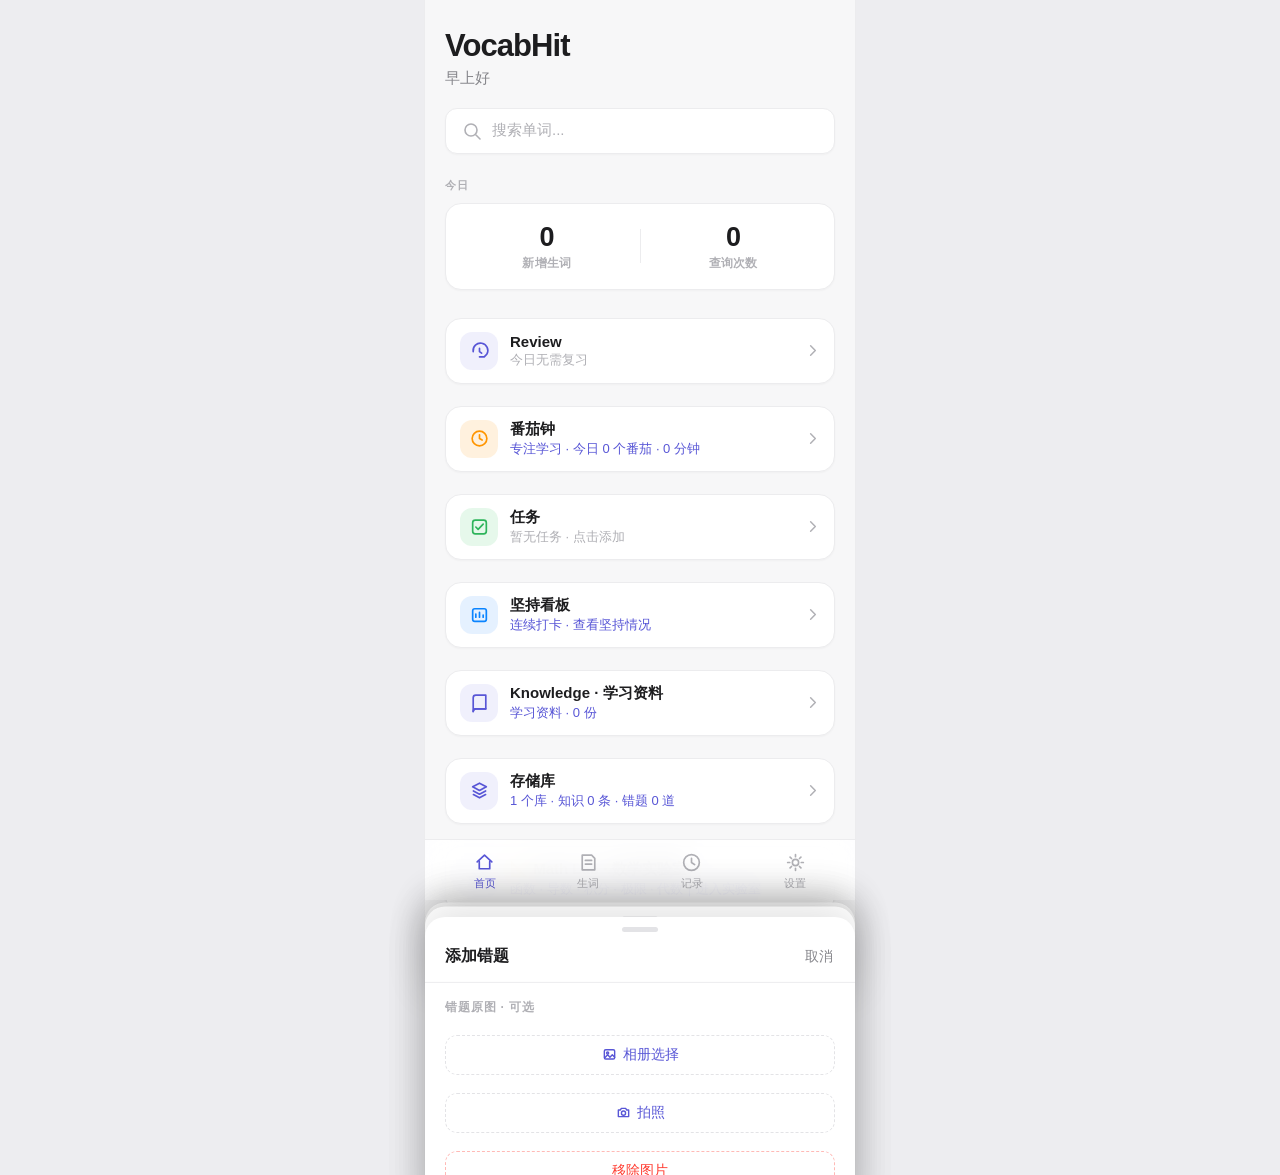
==== commit cd531acd: "feat: 重写详细 README 并提交源码更新 - 重写 README.md，新增「核心算法详解」章节，完整阐述：   * 业务日与时间边界（04:00 切换）   * 生词复习间隔重复算法（六档" ====
--- a/android/app/src/main/assets/www/index.html
+++ b/android/app/src/main/assets/www/index.html
@@ -5,9 +5,9 @@
   <meta name="viewport" content="width=device-width, initial-scale=1.0, maximum-scale=1.0, user-scalable=no, viewport-fit=cover" />
   <meta name="theme-color" content="#F7F7F8" />
   <title>VocabHit — 考研词汇查询</title>
-  <link rel="stylesheet" href="css/style.css?v=11" />
+  <link rel="stylesheet" href="css/style.css?v=12" />
   <link rel="stylesheet" href="css/knowledge.css?v=11" />
-  <link rel="stylesheet" href="css/math-lab.css?v=3" />
+  <link rel="stylesheet" href="css/math-lab.css?v=4" />
   <link rel="stylesheet" href="css/spaced-repetition.css?v=6" />
 </head>
 <body>
@@ -225,7 +225,7 @@
           <div class="settings-item">
             <div class="settings-item-label">
               <span>版本</span>
-              <span class="settings-item-value">1.0.2</span>
+              <span class="settings-item-value">1.0.7</span>
             </div>
           </div>
         </div>
@@ -392,15 +392,16 @@
   <script src="js/dict.js"></script>
   <script src="js/ecdict.js"></script>
   <script src="js/stats.js?v=1"></script>
-  <script src="js/app.js?v=17"></script>
+  <script src="js/export-template.js?v=1"></script>
+  <script src="js/app.js?v=21"></script>
   <script src="js/knowledge.js?v=16"></script>
   <script src="js/math-lab/mathEngine.js?v=2"></script>
   <script src="js/math-lab/mathLabData.js?v=2"></script>
   <script src="js/math-lab/mathLabConfig.js?v=2"></script>
   <script src="js/math-lab/mathRenderer.js?v=2"></script>
-  <script src="js/math-lab/mathCanvas.js?v=3"></script>
+  <script src="js/math-lab/mathCanvas.js?v=4"></script>
   <script src="js/math-lab/mathPresets.js?v=3"></script>
-  <script src="js/math-lab/mathLab.js?v=3"></script>
+  <script src="js/math-lab/mathLab.js?v=4"></script>
   <script src="js/spaced-repetition/srData.js?v=5"></script>
   <script src="js/spaced-repetition/srUI.js?v=6"></script>
 </body>
--- a/android/app/src/main/assets/www/css/style.css
+++ b/android/app/src/main/assets/www/css/style.css
@@ -1982,6 +1982,11 @@
 .chart-dot.dot-cum { fill: var(--surface); stroke: var(--accent); }
 .chart-dot.dot-daily { fill: var(--surface); stroke: #FF9500; }
 html[data-theme="dark"] .chart-dot.dot-daily { stroke: #FF9F0A; }
+/* 折线图点选交互：整列透明命中区 + 选中日高亮（虚线引导线 / 数据点放大 / 日期强调） */
+.chart-hit { pointer-events: all; }
+.chart-sel-line { stroke: var(--hairline-strong); stroke-width: 1; stroke-dasharray: 3 3; }
+.chart-dot.sel { stroke-width: 2; }
+.chart-x.sel { fill: var(--accent); font-weight: 700; }
 .chart-empty {
   padding: 30px 16px;
   text-align: center;
--- a/android/app/src/main/assets/www/css/math-lab.css
+++ b/android/app/src/main/assets/www/css/math-lab.css
@@ -586,6 +586,21 @@
 .ml-dlg-danger { background: #FF3B30; color: #fff; }
 html[data-theme="dark"] .ml-dlg-danger { background: #FF453A; }
 
+/* ================= 作用域硬门控（串层根绝：非 Math Lab 上下文浮层物理不可见） =================
+   Math Lab 浮层（菜单/预设操作/对话框）是全局 fixed 元素，与词典面板共用 .sheet 类，
+   共享 bottom: var(--ime)。body.ml-lab-scope 由 mathLab.js 依据三页激活态实时同步；
+   非作用域内无论何种路径/时序残留 .open/.visible，浮层都强制不可见、不可交互、
+   不可聚焦 —— 键盘弹出、--ime 变化、页面 resize、搜索结果更新等任何首页场景下，
+   Math Lab 图像设置 UI 都不可能显形。Math Lab 页面内（作用域开启）行为零变化。 */
+body:not(.ml-lab-scope) #ml-menu-sheet,
+body:not(.ml-lab-scope) #ml-psheet,
+body:not(.ml-lab-scope) #ml-menu-overlay,
+body:not(.ml-lab-scope) #ml-psheet-overlay,
+body:not(.ml-lab-scope) .ml-dlg-mask {
+  visibility: hidden !important;
+  pointer-events: none !important;
+}
+
 /* ================= 桌面适配（鼠标悬停态） ================= */
 
 @media (hover: hover) {
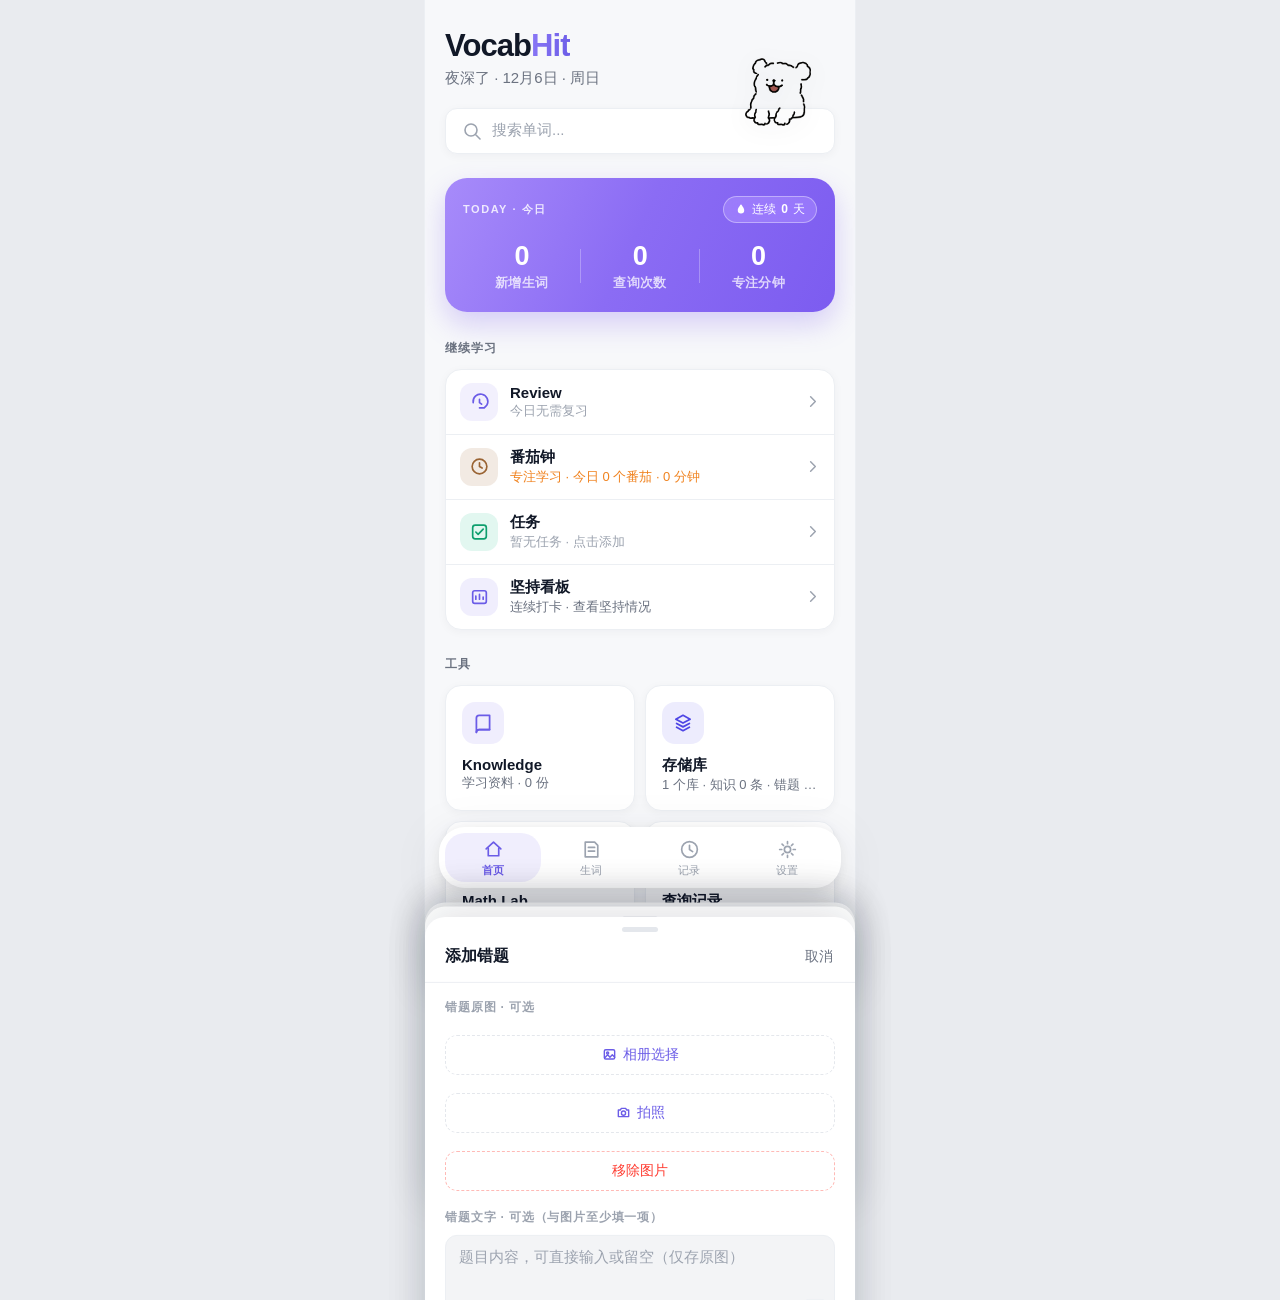
==== commit b308a6f3: "v1.1.1: 考研释义分级 + 启动闪屏 + 学习提醒 + 样式重构 新增功能: - 考研词汇释义分级(KY Level): common/normal/rare 三级 + 熟词僻义标记, 人工标注" ====
--- a/android/app/src/main/assets/www/index.html
+++ b/android/app/src/main/assets/www/index.html
@@ -3,23 +3,48 @@
 <head>
   <meta charset="UTF-8" />
   <meta name="viewport" content="width=device-width, initial-scale=1.0, maximum-scale=1.0, user-scalable=no, viewport-fit=cover" />
-  <meta name="theme-color" content="#F7F7F8" />
+  <meta name="theme-color" content="#F7F8FA" />
   <title>VocabHit — 考研词汇查询</title>
-  <link rel="stylesheet" href="css/style.css?v=12" />
+  <script>
+    /* 首帧前应用主题 + 给文档首帧铺底色：即使 WebView 初始帧/外部样式表加载偏慢，
+       文档首帧颜色也与启动窗口底色（#F7F8FA）一致，消除启动动画前的白闪帧 */
+    try {
+      var t = localStorage.getItem("vc-theme") || "system";
+      document.documentElement.dataset.theme = t;
+      var dark = t === "dark" || (t === "system" && matchMedia("(prefers-color-scheme: dark)").matches);
+      document.documentElement.style.background = dark ? "#0B0E14" : "#F7F8FA";
+    } catch (e) { document.documentElement.dataset.theme = "system"; }
+  </script>
+  <style>
+    /* 首帧底色兜底（与启动窗口/闪屏同色）；外部样式表加载后由各自规则接管 */
+    html, body, #splash { background: #F7F8FA; }
+  </style>
+  <link rel="stylesheet" href="css/style.css?v=24" />
   <link rel="stylesheet" href="css/knowledge.css?v=11" />
   <link rel="stylesheet" href="css/math-lab.css?v=4" />
-  <link rel="stylesheet" href="css/spaced-repetition.css?v=6" />
+  <link rel="stylesheet" href="css/spaced-repetition.css?v=7" />
+  <link rel="stylesheet" href="css/ky-level.css?v=1" />
+  <link rel="stylesheet" href="css/splash.css?v=1" />
 </head>
 <body>
 
+  <!-- ============ 启动闪屏：8 个字母从不同方向掉落拼成 VocabHit ============
+       与首页同文档渲染（淡出即首页，无白屏切换）；关闭时机由 js/splash.js
+       与 app.js 初始化完成信号共同决定，动画不阻塞任何初始化 -->
+  <div id="splash" aria-hidden="true">
+    <span class="splash-word"><span class="splash-letter">V</span><span class="splash-letter">o</span><span class="splash-letter">c</span><span class="splash-letter">a</span><span class="splash-letter">b</span><span class="splash-letter hit">H</span><span class="splash-letter hit">i</span><span class="splash-letter hit">t</span></span>
+  </div>
+
   <!-- 移动端应用容器 -->
   <div class="app" id="app">
 
     <!-- ============ 首页 Home ============ -->
     <main class="page active" id="page-home">
       <header class="page-header">
-        <h1 class="large-title">VocabHit</h1>
+        <h1 class="large-title">Vocab<span class="title-hit">Hit</span></h1>
         <p class="greeting" id="greeting">你好</p>
+        <!-- 线条小狗贴纸：骑在搜索框右上角的装饰元素，不响应任何交互 -->
+        <img class="home-mascot" src="img/dog.png" alt="" aria-hidden="true" draggable="false" />
       </header>
 
       <!-- 搜索框 -->
@@ -30,21 +55,47 @@
         <span class="search-bar-placeholder">搜索单词...</span>
       </button>
 
-      <!-- 今日数据 -->
+      <!-- 今日数据：紫色渐变卡（TODAY · 三列统计 · 连续天数胶囊） -->
       <section class="stats" aria-label="今日数据">
-        <p class="section-eyebrow">今日</p>
-        <div class="stats-row">
-          <div class="stat">
-            <span class="stat-num" id="stat-new">0</span>
-            <span class="stat-label">新增生词</span>
-          </div>
-          <div class="stat-divider"></div>
-          <div class="stat">
-            <span class="stat-num" id="stat-queries">0</span>
-            <span class="stat-label">查询次数</span>
-          </div>
-        </div>
-      </section>
+        <div class="stats-hero">
+          <div class="stats-hero-top">
+            <p class="stats-hero-eyebrow">TODAY · 今日</p>
+            <span class="stats-hero-streak" id="stat-streak">
+              <svg class="icon-s" viewBox="0 0 16 16" fill="currentColor">
+                <path d="M8 1.5S3.7 6.4 3.7 9.6a4.3 4.3 0 0 0 8.6 0C12.3 6.4 8 1.5 8 1.5z"/>
+                <circle cx="9.8" cy="9.9" r="1.1" fill="#FFFFFF" opacity="0.55"/>
+              </svg>
+              连续 <b id="stat-streak-days">0</b> 天
+            </span>
+          </div>
+          <div class="stats-hero-row">
+            <div class="stat">
+              <span class="stat-num" id="stat-new">0</span>
+              <span class="stat-label">新增生词</span>
+            </div>
+            <div class="stat-divider"></div>
+            <div class="stat">
+              <span class="stat-num" id="stat-queries">0</span>
+              <span class="stat-label">查询次数</span>
+            </div>
+            <div class="stat-divider"></div>
+            <div class="stat">
+              <span class="stat-num" id="stat-focus">0</span>
+              <span class="stat-label">专注分钟</span>
+            </div>
+          </div>
+        </div>
+      </section>
+
+      <!-- 昨日任务反馈（有昨日任务记录时显示） -->
+      <div class="tasks-feedback" id="tasks-feedback" style="display:none"></div>
+
+      <!-- 继续学习：四个入口卡片纵列（Knowledge/存储库/Math Lab 等工具入口注入到下方 #tool-grid） -->
+      <section class="section">
+        <div class="section-head">
+          <h2 class="section-title">继续学习</h2>
+        </div>
+        <div class="entry-stack">
 
       <!-- Review 复习入口 -->
       <button class="review-entry" id="review-entry" type="button">
@@ -80,9 +131,6 @@
         </svg>
       </button>
 
-      <!-- 昨日任务反馈（有昨日任务记录时显示） -->
-      <div class="tasks-feedback" id="tasks-feedback" style="display:none"></div>
-
       <!-- 待办任务入口 -->
       <button class="review-entry tasks-entry" id="tasks-entry" type="button">
         <span class="review-entry-icon tasks-entry-icon">
@@ -117,19 +165,45 @@
         </svg>
       </button>
 
+        </div>
+      </section>
+
+      <!-- 工具：2x2 网格（Knowledge / 存储库 / Math Lab 由模块注入，查询记录为静态卡） -->
+      <section class="section">
+        <div class="section-head">
+          <h2 class="section-title">工具</h2>
+        </div>
+        <div class="tool-grid" id="tool-grid">
+          <button class="review-entry" id="history-entry" type="button">
+            <span class="review-entry-icon history-entry-icon">
+              <svg viewBox="0 0 20 20" fill="none" stroke="currentColor" stroke-width="1.6" stroke-linecap="round" stroke-linejoin="round">
+                <circle cx="10" cy="10" r="7"/><path d="M10 6.5V10l2.5 1.5"/>
+              </svg>
+            </span>
+            <span class="review-entry-main">
+              <span class="review-entry-title">查询记录</span>
+              <span class="review-entry-sub" id="history-entry-sub">共 0 条 · 永久</span>
+            </span>
+            <svg class="icon icon-s review-entry-arrow" viewBox="0 0 16 16" fill="none" stroke="currentColor" stroke-width="1.6" stroke-linecap="round" stroke-linejoin="round">
+              <path d="M6 3l5 5-5 5"/>
+            </svg>
+          </button>
+        </div>
+      </section>
+
       <!-- 今日生词 -->
       <section class="section">
         <div class="section-head">
           <h2 class="section-title">今日生词</h2>
+          <button class="view-all" id="view-all" type="button">查看全部
+            <svg class="icon icon-s" viewBox="0 0 16 16" fill="none" stroke="currentColor" stroke-width="1.6" stroke-linecap="round" stroke-linejoin="round">
+              <path d="M6 3l5 5-5 5"/>
+            </svg>
+          </button>
         </div>
         <ul class="word-list" id="home-word-list">
           <!-- JS 渲染 -->
         </ul>
-        <button class="view-all" id="view-all" type="button">查看全部
-          <svg class="icon icon-s" viewBox="0 0 16 16" fill="none" stroke="currentColor" stroke-width="1.6" stroke-linecap="round" stroke-linejoin="round">
-            <path d="M6 3l5 5-5 5"/>
-          </svg>
-        </button>
       </section>
     </main>
 
@@ -192,7 +266,7 @@
               <path d="M6 3l5 5-5 5"/>
             </svg>
           </div>
-          <div class="settings-item" id="overlay-item" hidden>
+          <div class="settings-item no-border" id="overlay-item" hidden>
             <div class="settings-item-label">
               <span>后台悬浮查词</span>
               <span class="settings-item-value" id="overlay-value">关</span>
@@ -201,6 +275,17 @@
               <span class="switch-knob"></span>
             </button>
           </div>
+          <!-- 分割线：区分「后台悬浮查词」与「通知」两个入口 -->
+          <div class="settings-sep" id="notify-sep" role="separator" aria-hidden="true" hidden></div>
+          <button class="settings-item clickable" id="notify-entry" type="button" hidden>
+            <div class="settings-item-label">
+              <span>通知</span>
+              <span class="settings-item-value" id="notify-value">关</span>
+            </div>
+            <svg class="icon chevron" viewBox="0 0 16 16" fill="none" stroke="currentColor" stroke-width="1.6" stroke-linecap="round" stroke-linejoin="round">
+              <path d="M6 3l5 5-5 5"/>
+            </svg>
+          </button>
         </div>
       </section>
 
@@ -225,7 +310,7 @@
           <div class="settings-item">
             <div class="settings-item-label">
               <span>版本</span>
-              <span class="settings-item-value">1.0.7</span>
+              <span class="settings-item-value">1.1.1</span>
             </div>
           </div>
         </div>
@@ -242,31 +327,50 @@
             <path d="M10 3L5 8l5 5"/>
           </svg>
         </button>
-      </header>
-
-      <section class="export-hero">
-        <p class="export-meta" id="export-meta-date">—</p>
-        <p class="export-meta muted" id="export-meta-count">0 个生词 · 0 次查询</p>
-      </section>
+        <h1 class="page-title">导出</h1>
+      </header>
 
       <section class="export-field">
-        <p class="field-label">导出内容</p>
-        <div class="segmented wide" id="content-seg" role="radiogroup" aria-label="导出内容">
+        <p class="field-label">范围</p>
+        <div class="segmented wide" id="content-seg" role="radiogroup" aria-label="导出范围">
           <button class="seg-btn" data-value="today" role="radio" aria-checked="true">今日生词</button>
           <button class="seg-btn" data-value="starred" role="radio" aria-checked="false">历史生词</button>
+          <button class="seg-btn" data-value="stats" role="radio" aria-checked="false">学习统计</button>
         </div>
       </section>
 
       <section class="export-field">
         <p class="field-label">格式</p>
-        <div class="segmented wide" id="format-seg" role="radiogroup" aria-label="导出格式">
-          <button class="seg-btn" data-value="pdf" role="radio" aria-checked="true">PDF</button>
-          <button class="seg-btn" data-value="word" role="radio" aria-checked="false">Word</button>
-          <button class="seg-btn" data-value="png" role="radio" aria-checked="false">PNG</button>
-        </div>
-      </section>
-
-      <section class="export-field">
+        <div class="fmt-list" id="format-seg" role="radiogroup" aria-label="导出格式">
+          <button class="fmt-row seg-btn" data-value="pdf" role="radio" aria-checked="true">
+            <span class="fmt-icon fmt-icon-pdf"><svg viewBox="0 0 24 24" fill="none" stroke="currentColor" stroke-width="1.8" stroke-linecap="round" stroke-linejoin="round"><path d="M14 3H7a2 2 0 0 0-2 2v14a2 2 0 0 0 2 2h10a2 2 0 0 0 2-2V8z"/><path d="M14 3v5h5"/><path d="M8.5 13h7M8.5 16.5h4.5"/></svg></span>
+            <span class="fmt-main">
+              <span class="fmt-name">PDF</span>
+              <span class="fmt-desc">适合打印 · 含音标与释义</span>
+            </span>
+            <span class="fmt-check" aria-hidden="true"><svg viewBox="0 0 16 16" fill="none" stroke="currentColor" stroke-width="2" stroke-linecap="round" stroke-linejoin="round"><path d="M3.5 8.5l3 3 6-7"/></svg></span>
+          </button>
+          <button class="fmt-row seg-btn" data-value="word" role="radio" aria-checked="false">
+            <span class="fmt-icon fmt-icon-word"><svg viewBox="0 0 24 24" fill="none" stroke="currentColor" stroke-width="1.8" stroke-linecap="round" stroke-linejoin="round"><path d="M14 3H7a2 2 0 0 0-2 2v14a2 2 0 0 0 2 2h10a2 2 0 0 0 2-2V8z"/><path d="M14 3v5h5"/><path d="M8 12.8l1.4 5 2.6-4.6 2.6 4.6 1.4-5"/></svg></span>
+            <span class="fmt-main">
+              <span class="fmt-name">Word</span>
+              <span class="fmt-desc">可二次编辑</span>
+            </span>
+            <span class="fmt-check" aria-hidden="true"><svg viewBox="0 0 16 16" fill="none" stroke="currentColor" stroke-width="2" stroke-linecap="round" stroke-linejoin="round"><path d="M3.5 8.5l3 3 6-7"/></svg></span>
+          </button>
+          <button class="fmt-row seg-btn" data-value="png" role="radio" aria-checked="false">
+            <span class="fmt-icon fmt-icon-png"><svg viewBox="0 0 24 24" fill="none" stroke="currentColor" stroke-width="1.8" stroke-linecap="round" stroke-linejoin="round"><rect x="3.5" y="4.5" width="17" height="15" rx="2.5"/><circle cx="9" cy="9.8" r="1.6"/><path d="M4.5 17.5l4.8-4.8 3 3 2.6-2.6 4.6 4.6"/></svg></span>
+            <span class="fmt-main">
+              <span class="fmt-name">PNG</span>
+              <span class="fmt-desc">卡片样式 · 适合分享</span>
+            </span>
+            <span class="fmt-check" aria-hidden="true"><svg viewBox="0 0 16 16" fill="none" stroke="currentColor" stroke-width="2" stroke-linecap="round" stroke-linejoin="round"><path d="M3.5 8.5l3 3 6-7"/></svg></span>
+          </button>
+        </div>
+      </section>
+
+      <!-- 导出样式：参考图无此区块，保留控件（功能不丢）但隐藏，默认清爽 -->
+      <section class="export-field" hidden>
         <p class="field-label">导出样式</p>
         <div class="segmented wide" id="style-seg" role="radiogroup" aria-label="导出样式">
           <button class="seg-btn" data-value="clean" role="radio" aria-checked="true">清爽</button>
@@ -275,7 +379,58 @@
         </div>
       </section>
 
-      <button class="primary-btn" id="export-btn" type="button">导出</button>
+      <section class="export-field">
+        <p class="field-label">预览</p>
+        <div class="export-preview">
+          <span class="export-preview-doc" aria-hidden="true"><i></i><i></i><i></i></span>
+          <span class="export-preview-main">
+            <p class="export-preview-title" id="export-preview-title">PDF · 今日生词</p>
+            <p class="export-preview-sub" id="export-preview-sub">VocabHit 水印 · A4 竖版</p>
+          </span>
+        </div>
+      </section>
+
+      <button class="primary-btn export-submit" id="export-btn" type="button">导出文件</button>
+    </main>
+
+    <!-- ============ 通知设置页 Notify（设置 → 通知） ============ -->
+    <main class="page page-stack" id="page-notify">
+      <header class="page-header">
+        <button class="back-btn" data-back="settings" type="button" aria-label="返回">
+          <svg class="icon" viewBox="0 0 16 16" fill="none" stroke="currentColor" stroke-width="1.6" stroke-linecap="round" stroke-linejoin="round">
+            <path d="M10 3L5 8l5 5"/>
+          </svg>
+        </button>
+        <h1 class="page-title">通知</h1>
+      </header>
+
+      <section class="settings-group">
+        <h2 class="settings-group-title">提醒</h2>
+        <div class="settings-list">
+          <div class="settings-item">
+            <div class="settings-item-label">
+              <span>启用提醒</span>
+            </div>
+            <button class="switch" id="notify-switch" type="button" role="switch" aria-checked="false" aria-label="启用通知提醒">
+              <span class="switch-knob"></span>
+            </button>
+          </div>
+          <div class="settings-item" id="notify-time-row">
+            <div class="settings-item-label">
+              <span>提醒时间</span>
+            </div>
+            <input class="settings-time" id="notify-time" type="time" value="21:00" aria-label="提醒时间" />
+          </div>
+          <div class="settings-item">
+            <div class="settings-item-label">
+              <span>状态</span>
+              <span class="settings-item-value" id="notify-status">未开启</span>
+            </div>
+          </div>
+        </div>
+      </section>
+
+      <p class="settings-footer">到点检查今日单词复习与学习任务，未完成时分别提醒</p>
     </main>
 
     <!-- ============ Review 复习页 ============ -->
@@ -389,20 +544,23 @@
     <div class="toast" id="toast" role="status" aria-live="polite"></div>
   </div>
 
+  <script src="js/splash.js?v=1"></script>
   <script src="js/dict.js"></script>
+  <script src="js/ky-manual.js"></script>
+  <script src="js/ky-level.js"></script>
   <script src="js/ecdict.js"></script>
   <script src="js/stats.js?v=1"></script>
   <script src="js/export-template.js?v=1"></script>
-  <script src="js/app.js?v=21"></script>
-  <script src="js/knowledge.js?v=16"></script>
+  <script src="js/app.js?v=29"></script>
+  <script src="js/knowledge.js?v=17"></script>
   <script src="js/math-lab/mathEngine.js?v=2"></script>
   <script src="js/math-lab/mathLabData.js?v=2"></script>
   <script src="js/math-lab/mathLabConfig.js?v=2"></script>
   <script src="js/math-lab/mathRenderer.js?v=2"></script>
   <script src="js/math-lab/mathCanvas.js?v=4"></script>
   <script src="js/math-lab/mathPresets.js?v=3"></script>
-  <script src="js/math-lab/mathLab.js?v=4"></script>
+  <script src="js/math-lab/mathLab.js?v=6"></script>
   <script src="js/spaced-repetition/srData.js?v=5"></script>
-  <script src="js/spaced-repetition/srUI.js?v=6"></script>
+  <script src="js/spaced-repetition/srUI.js?v=7"></script>
 </body>
 </html>
--- a/android/app/src/main/assets/www/css/style.css
+++ b/android/app/src/main/assets/www/css/style.css
@@ -4,23 +4,35 @@
    ============================================================ */
 
 :root {
-  /* 颜色 */
-  --bg: #F7F7F8;
+  /* 颜色：冷调现代浅色系（浅灰白底 + 纯白卡片 + 紫色强调） */
+  --bg: #F7F8FA;
   --surface: #FFFFFF;
-  --surface-2: #FBFBFC;
-  --text: #1D1D1F;
-  --text-2: #86868B;
-  --text-3: #B0B0B5;
-  --accent: #5856D6;
-  --accent-soft: rgba(88, 86, 214, 0.09);
-  --hairline: #ECECEE;
-  --hairline-strong: #E3E3E6;
-  --shadow-card: 0 1px 2px rgba(0, 0, 0, 0.03);
+  --surface-2: #F3F4F6;
+  --text: #111827;
+  --text-2: #6B7280;
+  --text-3: #9CA3AF;
+  --accent: #6B5CE7;
+  --accent-soft: rgba(107, 92, 231, 0.09);
+  --hairline: #ECEFF3;
+  --hairline-strong: #E4E7EC;
+  --shadow-card: 0 2px 10px rgba(17, 24, 39, 0.04);
   /* drop-shadow 严格跟随圆角形状：避免 WebView 合成时 box-shadow 出现矩形直角 */
-  --shadow-float: drop-shadow(0 8px 28px rgba(0, 0, 0, 0.14));
-  --shadow-sheet: 0 -8px 40px rgba(0, 0, 0, 0.12);
-  --overlay: rgba(20, 20, 22, 0.32);
+  --shadow-float: drop-shadow(0 8px 28px rgba(17, 24, 39, 0.16));
+  --shadow-sheet: 0 -8px 40px rgba(17, 24, 39, 0.12);
+  --overlay: rgba(15, 18, 25, 0.35);
   --scrim-blur: saturate(1.4) blur(2px);
+
+  /* 悬浮胶囊底部导航（浅色模式：纯白浮岛 + 柔和紫色高亮） */
+  --tabbar-bg: #FFFFFF;
+  --tab-active-bg: rgba(107, 92, 231, 0.10);  /* 选中项淡紫胶囊底 */
+  --tab-active: #6B5CE7;                      /* 选中项紫色，低对比但可快速辨识 */
+  /* drop-shadow 严格跟随圆角形状：避免 WebView 合成时 box-shadow 出现矩形直角 */
+  --tabbar-shadow: drop-shadow(0 10px 22px rgba(17, 24, 39, 0.10))
+    drop-shadow(0 2px 6px rgba(17, 24, 39, 0.05));
+
+  /* 首页 TODAY 渐变英雄卡（浅紫 → 紫罗兰） */
+  --stats-hero: linear-gradient(115deg, #A78BFA 0%, #8B6CF4 48%, #7C5CF0 100%);
+  --stats-hero-shadow: 0 12px 28px rgba(124, 92, 240, 0.28);
 
   /* 字体 */
   --font: "Inter", -apple-system, "SF Pro Text", "PingFang SC",
@@ -47,53 +59,81 @@
 }
 
 html[data-theme="dark"] {
-  --bg: #131315;
-  --surface: #1C1C1E;
-  --surface-2: #212123;
-  --text: #F5F5F7;
-  --text-2: #98989D;
-  --text-3: #636366;
-  --accent: #7D7AFF;
-  --accent-soft: rgba(125, 122, 255, 0.14);
-  --hairline: rgba(255, 255, 255, 0.08);
+  --bg: #0B0E14;
+  --surface: #141922;
+  --surface-2: #1B212C;
+  --text: #F5F6F8;
+  --text-2: #9CA3AF;
+  --text-3: #6B7280;
+  --accent: #8B5CF6;
+  --accent-soft: rgba(139, 92, 246, 0.16);
+  --hairline: rgba(255, 255, 255, 0.07);
   --hairline-strong: rgba(255, 255, 255, 0.12);
   --shadow-card: none;
   --shadow-float: drop-shadow(0 8px 28px rgba(0, 0, 0, 0.5));
   --shadow-sheet: 0 -8px 40px rgba(0, 0, 0, 0.45);
   --overlay: rgba(0, 0, 0, 0.5);
-  --rv-glass: rgba(28, 28, 30, 0.55);
-  --rv-glass-active: rgba(45, 45, 48, 0.85);
+  --rv-glass: rgba(20, 25, 34, 0.55);
+  --rv-glass-active: rgba(27, 33, 44, 0.85);
+  --tabbar-bg: #161B24;
+  --tab-active-bg: rgba(139, 92, 246, 0.18);
+  --tab-active: #A78BFA;
+  --tabbar-shadow: drop-shadow(0 10px 22px rgba(0, 0, 0, 0.45))
+    drop-shadow(0 2px 6px rgba(0, 0, 0, 0.3));
+  --stats-hero: linear-gradient(115deg, #8B78F6 0%, #7358EE 48%, #6647E4 100%);
+  --stats-hero-shadow: 0 12px 28px rgba(0, 0, 0, 0.4);
 }
 
 @media (prefers-color-scheme: dark) {
   html[data-theme="system"] {
-    --bg: #131315;
-    --surface: #1C1C1E;
-    --surface-2: #212123;
-    --text: #F5F5F7;
-    --text-2: #98989D;
-    --text-3: #636366;
-    --accent: #7D7AFF;
-    --accent-soft: rgba(125, 122, 255, 0.14);
-    --hairline: rgba(255, 255, 255, 0.08);
+    --bg: #0B0E14;
+    --surface: #141922;
+    --surface-2: #1B212C;
+    --text: #F5F6F8;
+    --text-2: #9CA3AF;
+    --text-3: #6B7280;
+    --accent: #8B5CF6;
+    --accent-soft: rgba(139, 92, 246, 0.16);
+    --hairline: rgba(255, 255, 255, 0.07);
     --hairline-strong: rgba(255, 255, 255, 0.12);
     --shadow-card: none;
     --shadow-float: drop-shadow(0 8px 28px rgba(0, 0, 0, 0.5));
     --shadow-sheet: 0 -8px 40px rgba(0, 0, 0, 0.45);
     --overlay: rgba(0, 0, 0, 0.5);
-    --rv-glass: rgba(28, 28, 30, 0.55);
-    --rv-glass-active: rgba(45, 45, 48, 0.85);
+    --rv-glass: rgba(20, 25, 34, 0.55);
+    --rv-glass-active: rgba(27, 33, 44, 0.85);
+    --tabbar-bg: #161B24;
+    --tab-active-bg: rgba(139, 92, 246, 0.18);
+    --tab-active: #A78BFA;
+    --tabbar-shadow: drop-shadow(0 10px 22px rgba(0, 0, 0, 0.45))
+      drop-shadow(0 2px 6px rgba(0, 0, 0, 0.3));
+    --stats-hero: linear-gradient(115deg, #8B78F6 0%, #7358EE 48%, #6647E4 100%);
+    --stats-hero-shadow: 0 12px 28px rgba(0, 0, 0, 0.4);
   }
 }
 
 /* ---------- Reset ---------- */
 * { margin: 0; padding: 0; box-sizing: border-box; -webkit-tap-highlight-color: transparent; }
 
+/* UI 文本全局不可选中：长按标题/Tab/按钮/标签/说明文字等不再弹出系统选择复制菜单；
+   由 body 继承到所有展示元素。输入控件（input/textarea/contenteditable）在下方恢复可选，
+   不影响打字时的选择/复制/粘贴；已显式声明 user-select: text 的元素保持原有行为 */
+body {
+  -webkit-user-select: none;
+  user-select: none;
+  -webkit-touch-callout: none;
+}
+
+input, textarea, [contenteditable="true"] {
+  -webkit-user-select: text;
+  user-select: text;
+}
+
 html { height: 100%; }
 
 body {
   font-family: var(--font);
-  background: #EDEDF0;
+  background: #E9EBEF;
   color: var(--text);
   -webkit-font-smoothing: antialiased;
   text-rendering: optimizeLegibility;
@@ -115,7 +155,7 @@
   margin: 0 auto;
   background: var(--bg);
   padding-top: var(--sat);
-  padding-bottom: calc(72px + var(--sab));
+  padding-bottom: calc(100px + var(--sab)); /* 悬浮胶囊导航约占 74px + 悬浮间距，预留不被遮挡 */
   overflow-x: hidden;
 }
 
@@ -138,6 +178,22 @@
 }
 
 .page-header { margin-bottom: 20px; position: relative; }
+
+/* 首页线条小狗贴纸（参考效果图构图）：骑在搜索框右上角，底部轻搭搜索框上沿；
+   纯视觉点缀，不拦截交互，不遮挡搜索图标与占位文字（它们在搜索框左侧） */
+.home-mascot {
+  position: absolute;
+  top: 30px;
+  right: 24px;
+  width: clamp(56px, 15vw, 66px);
+  height: auto; /* 跟随原图宽高比，不拉伸变形 */
+  pointer-events: none; /* 装饰元素，点击穿透到下方，搜索框交互不受影响 */
+  user-select: none;
+  -webkit-user-drag: none;
+  z-index: 2; /* 叠在搜索框之上，形成自然的接触层次 */
+  /* drop-shadow 跟随透明轮廓，营造轻微浮起感（避免矩形直角阴影） */
+  filter: drop-shadow(0 4px 10px rgba(17, 24, 39, 0.10));
+}
 
 /* 页头右侧低调操作（如 Review 清空队列） */
 .page-header-action {
@@ -159,6 +215,13 @@
   font-weight: 700;
   letter-spacing: -0.03em;
   line-height: 1.15;
+}
+/* 首页标题「Hit」紫色渐变（复刻设计稿：Vocab 黑 + Hit 渐变） */
+.title-hit {
+  background: linear-gradient(100deg, #8B78F6, #6B5CE7);
+  -webkit-background-clip: text;
+  background-clip: text;
+  color: transparent;
 }
 
 .page-title { font-size: 19px; font-weight: 650; letter-spacing: -0.015em; }
@@ -216,28 +279,55 @@
   margin-bottom: 10px;
 }
 
-.stats-row {
-  display: flex;
-  align-items: center;
-  background: var(--surface);
-  border: 1px solid var(--hairline);
-  border-radius: var(--r-card);
-  padding: 18px 8px;
-  box-shadow: var(--shadow-card);
-}
-
-.stat { flex: 1; display: flex; flex-direction: column; align-items: center; gap: 3px; }
-
-.stat-num { font-size: 27px; font-weight: 700; letter-spacing: -0.02em; font-variant-numeric: tabular-nums; }
-
-.stat-label { font-size: 12.5px; color: var(--text-2); }
-
-.stat-divider { width: 1px; height: 34px; background: var(--hairline); }
+/* TODAY 渐变英雄卡：紫渐变底 + 白字三列统计 + 右上连续天数白描边胶囊 */
+.stats-hero {
+  padding: 18px 18px 20px;
+  border-radius: 22px;
+  background: var(--stats-hero);
+  box-shadow: var(--stats-hero-shadow);
+  color: #fff;
+}
+.stats-hero-top {
+  display: flex;
+  align-items: center;
+  justify-content: space-between;
+  margin-bottom: 18px;
+}
+.stats-hero-eyebrow {
+  font-size: 11px;
+  font-weight: 700;
+  letter-spacing: 0.14em;
+  color: rgba(255, 255, 255, 0.82);
+}
+.stats-hero-streak {
+  display: inline-flex;
+  align-items: center;
+  gap: 5px;
+  padding: 4px 11px;
+  border: 1px solid rgba(255, 255, 255, 0.38);
+  border-radius: 999px;
+  background: rgba(255, 255, 255, 0.16);
+  backdrop-filter: blur(10px) saturate(1.3);
+  -webkit-backdrop-filter: blur(10px) saturate(1.3);
+  font-size: 12px;
+  font-weight: 550;
+}
+.stats-hero-streak svg { width: 12px; height: 12px; }
+.stats-hero-streak b { font-weight: 700; }
+/* 显式 display 会覆盖 [hidden] 默认隐藏，需补回 */
+.stats-hero-streak[hidden] { display: none; }
+.stats-hero-row { display: flex; align-items: center; }
+/* 后代选择器限定：避免与坚持看板统计区的 .stat-label 二次定义冲突 */
+.stats-hero-row .stat { flex: 1; display: flex; flex-direction: column; align-items: center; gap: 3px; }
+.stats-hero-row .stat-num { font-size: 27px; font-weight: 700; letter-spacing: -0.02em; font-variant-numeric: tabular-nums; color: #fff; }
+.stats-hero-row .stat-label { font-size: 12.5px; color: rgba(255, 255, 255, 0.75); }
+.stats-hero-row .stat-divider { width: 1px; height: 34px; background: rgba(255, 255, 255, 0.28); flex: none; }
 
 /* ---------- 区块 ---------- */
 .section-head { display: flex; align-items: baseline; justify-content: space-between; margin-bottom: 4px; }
 
-.section-title { font-size: 19px; font-weight: 650; letter-spacing: -0.015em; }
+/* 与设置页分组标题（通用/数据/学习/关于）同规格：12px 浅灰小标题 */
+.section-title { font-size: 12px; font-weight: 600; letter-spacing: 0.07em; color: var(--text-2); }
 
 .view-all {
   display: inline-flex;
@@ -250,6 +340,10 @@
   transition: opacity var(--t-fast) ease;
 }
 .view-all:active { opacity: 0.6; }
+/* 「查看全部」放入区块标题行右侧时不额外下移 */
+.section-head .view-all { margin-top: 0; }
+/* 首页今日生词列表与标题拉开一点间距，避免拥挤 */
+#page-home .section-head + .word-list { margin-top: 12px; }
 
 /* ---------- 单词列表 ---------- */
 .word-list {
@@ -397,6 +491,23 @@
 }
 .empty-state span { font-size: 12.5px; color: var(--text-3); }
 
+/* 首页今日生词空状态：紫色文档图标 + 主文案 + 副文案（复刻设计稿） */
+.empty-hero {
+  display: flex;
+  flex-direction: column;
+  align-items: center;
+  padding: 34px 18px 32px;
+}
+.empty-hero-icon {
+  display: flex; align-items: center; justify-content: center;
+  width: 52px; height: 52px;
+  margin-bottom: 10px;
+  border-radius: 15px;
+  background: var(--accent-soft);
+  color: var(--accent);
+}
+.empty-hero-icon svg { width: 26px; height: 26px; }
+
 .history-more {
   text-align: center;
   padding: 14px 0 4px;
@@ -445,6 +556,15 @@
 .settings-item:last-child { border-bottom: none; }
 .settings-item.clickable { transition: background var(--t-fast) ease; }
 .settings-item.clickable:active { background: var(--surface-2); }
+/* 强调分割线的前一行去掉自身 hairline，避免两条线叠在一起 */
+.settings-item.no-border { border-bottom: none; }
+
+/* 设置项之间的强调分割线（比行间距更有留白，用于区分两个不同功能入口） */
+.settings-sep {
+  height: 1px;
+  background: var(--hairline-strong);
+  margin: 5px 16px;
+}
 
 .settings-item-label {
   display: flex;
@@ -455,6 +575,22 @@
 }
 
 .settings-item-value { font-size: 13.5px; color: var(--text-2); font-weight: 400; }
+
+/* 提醒时间输入（原生时间选择器，外观沿用设置页字段风格） */
+.settings-time {
+  font: inherit;
+  font-size: 14.5px;
+  font-variant-numeric: tabular-nums;
+  color: var(--text);
+  background: var(--surface-2);
+  border: 1px solid var(--hairline-strong);
+  border-radius: 10px;
+  height: 32px;
+  padding: 0 10px;
+  flex: none;
+  transition: border-color var(--t-fast) ease;
+}
+.settings-time:focus { outline: none; border-color: var(--accent); }
 
 .chevron { color: var(--text-3); }
 
@@ -549,12 +685,96 @@
 }
 
 /* ---------- 导出页 ---------- */
-.export-hero { margin-bottom: 28px; }
-
-.export-meta { font-size: 14px; color: var(--text-2); font-variant-numeric: tabular-nums; }
-.export-meta.muted { color: var(--text-3); font-size: 13px; margin-top: 2px; }
-
 .export-field { margin-bottom: 22px; }
+
+/* 格式选择：列表式卡片（图标 + 名称描述 + 右侧选中圈） */
+.fmt-list { display: flex; flex-direction: column; gap: 10px; }
+.fmt-row {
+  display: flex;
+  align-items: center;
+  gap: 12px;
+  width: 100%;
+  padding: 13px 14px;
+  background: var(--surface);
+  border: 1px solid var(--hairline);
+  border-radius: var(--r-card);
+  box-shadow: var(--shadow-card);
+  text-align: left;
+  white-space: normal;
+  transition: border-color var(--t-fast) ease, transform var(--t-fast) var(--ease);
+}
+.fmt-row:active { transform: scale(0.985); }
+.fmt-row[aria-checked="true"] { border-color: var(--accent); }
+.fmt-icon {
+  display: flex; align-items: center; justify-content: center;
+  width: 40px; height: 40px;
+  border-radius: 50%;
+  flex: none;
+  color: #fff;
+}
+.fmt-icon svg { width: 20px; height: 20px; }
+.fmt-icon-pdf { background: linear-gradient(135deg, #9F7AEA, #7C5CF0); }
+.fmt-icon-word { background: linear-gradient(135deg, #34C77B, #16A34A); }
+.fmt-icon-png { background: linear-gradient(135deg, #FFB35C, #F59E0B); }
+.fmt-main { display: flex; flex-direction: column; gap: 2px; flex: 1; min-width: 0; }
+.fmt-name { font-size: 15px; font-weight: 620; color: var(--text); }
+.fmt-desc { font-size: 12.5px; color: var(--text-3); }
+.fmt-check {
+  display: flex; align-items: center; justify-content: center;
+  width: 22px; height: 22px;
+  border-radius: 50%;
+  border: 1.5px solid var(--hairline-strong);
+  color: transparent;
+  flex: none;
+  transition: background var(--t-fast) ease, border-color var(--t-fast) ease;
+}
+.fmt-check svg { width: 12px; height: 12px; }
+.fmt-row[aria-checked="true"] .fmt-check { background: var(--accent); border-color: var(--accent); color: #fff; }
+
+/* 预览区：横向布局（灰底文档图形 + 标题/副标题），对齐设计参考图 */
+.export-preview {
+  display: flex;
+  align-items: center;
+  gap: 13px;
+  padding: 15px 16px;
+  border: 1px solid var(--hairline);
+  border-radius: var(--r-card);
+  background: var(--surface);
+  box-shadow: var(--shadow-card);
+}
+.export-preview-doc {
+  position: relative;
+  flex: none;
+  width: 38px;
+  height: 46px;
+  border-radius: 7px;
+  background: #C9CEDA;
+}
+.export-preview-doc i {
+  position: absolute;
+  left: 7px;
+  height: 3px;
+  border-radius: 2px;
+  background: rgba(255, 255, 255, 0.9);
+}
+.export-preview-doc i:nth-child(1) { top: 10px; right: 7px; }
+.export-preview-doc i:nth-child(2) { top: 19px; right: 16px; }
+.export-preview-doc i:nth-child(3) { top: 28px; right: 10px; }
+.export-preview-main { display: flex; flex-direction: column; gap: 3px; min-width: 0; }
+.export-preview-title { font-size: 15px; font-weight: 620; color: var(--text); }
+.export-preview-sub { font-size: 12.5px; color: var(--text-3); }
+
+/* 导出主按钮：紫色渐变大圆角矩形（对齐参考图） */
+.export-submit {
+  width: 100%;
+  margin-top: 6px;
+  padding: 15px;
+  border-radius: 16px;
+  font-size: 16px;
+  background: linear-gradient(115deg, #9F7AEA, #7C5CF0);
+  box-shadow: 0 10px 24px rgba(124, 92, 240, 0.3);
+}
+.export-submit:disabled { opacity: 0.5; box-shadow: none; }
 
 .field-label {
   font-size: 12px;
@@ -756,20 +976,27 @@
 /* 生词页数量说明下移：与视图切换器拉开间距，层级更舒展（仅生词页） */
 #page-words .page-subtitle { margin-top: -2px; }
 
-/* ---------- 底部导航 ---------- */
+/* ---------- 底部导航 · 悬浮胶囊浮岛 ----------
+   不贴合屏幕底部：悬浮于底部安全区上方，大圆角胶囊结构，
+   浅色纯白 / 深色深灰浮岛 + 柔和阴影表现悬浮感，无边框、无顶部分割线，
+   选中项淡紫胶囊高亮（冷色系），与页面主体保持轻微色差，形成独立视觉分层。 */
 .tabbar {
   position: fixed;
   left: 50%;
   transform: translateX(-50%);
-  bottom: 0;
-  width: min(430px, 100vw);
-  display: flex;
-  background: color-mix(in srgb, var(--surface) 88%, transparent);
-  backdrop-filter: saturate(1.6) blur(16px);
-  -webkit-backdrop-filter: saturate(1.6) blur(16px);
-  border-top: 1px solid var(--hairline);
-  padding: 7px 8px calc(7px + var(--sab));
+  /* 悬浮间距 12px 叠安全区 --sab（系统导航栏/手势条）与键盘 --ime（原生注入）：
+     窗口恒全屏（ADJUST_NOTHING）下，键盘弹出时浮岛稳定浮在其上方，
+     不钻入输入区域、不异常跳动；收起后回落原位 */
+  bottom: calc(12px + var(--sab) + var(--ime));
+  /* 430 取景框内左右各留 14px，两侧均衡；小屏同比例收窄 */
+  width: min(calc(430px - 28px), calc(100vw - 28px));
+  display: flex;
+  gap: 2px;
+  background: var(--tabbar-bg);
+  border-radius: 26px;
+  padding: 6px;
   z-index: 70;
+  filter: var(--tabbar-shadow); /* 轻柔和阴影；不用厚重阴影/发光 */
 }
 
 .tab {
@@ -778,24 +1005,31 @@
   flex-direction: column;
   align-items: center;
   gap: 3px;
-  padding: 4px 0 2px;
-  color: var(--text-3);
+  padding: 5px 0 4px;
+  color: var(--text-3); /* 未选中：降低视觉权重 */
   font-size: 10.5px;
   font-weight: 520;
-  border-radius: 10px;
-  transition: color var(--t-fast) ease;
+  border-radius: 20px; /* 选中高亮的胶囊底形状 */
+  transition: color var(--t-fast) ease, background-color var(--t-fast) ease,
+    transform 0.12s ease, opacity 0.12s ease;
 }
 
 .tab .icon { width: 23px; height: 23px; }
 
-.tab.active { color: var(--accent); }
-.tab:active { opacity: 0.65; }
+/* 选中：淡紫胶囊底 + 紫色图标，低对比但可快速辨识当前页 */
+.tab.active {
+  background: var(--tab-active-bg);
+  color: var(--tab-active);
+  font-weight: 600;
+}
+/* 点击反馈：短促轻微的缩放 + 透明度，不夸张 */
+.tab:active { transform: scale(0.93); opacity: 0.75; }
 
 /* ---------- Toast ---------- */
 .toast {
   position: fixed;
   left: 50%;
-  bottom: calc(96px + var(--sab) + var(--ime));
+  bottom: calc(116px + var(--sab) + var(--ime)); /* 悬浮胶囊导航上方 */
   transform: translateX(-50%) translateY(8px);
   background: var(--text);
   color: var(--bg);
@@ -832,7 +1066,7 @@
   align-items: center;
   gap: 12px;
   width: 100%;
-  margin: 4px 0 22px;
+  margin: 0;
   padding: 13px 14px;
   background: var(--surface);
   border: 1px solid var(--hairline);
@@ -853,9 +1087,51 @@
 .review-entry-icon svg { width: 21px; height: 21px; }
 .review-entry-main { display: flex; flex-direction: column; gap: 1px; min-width: 0; flex: 1; }
 .review-entry-title { font-size: 15px; font-weight: 620; color: var(--text); }
-.review-entry-sub { font-size: 13px; color: var(--accent); font-variant-numeric: tabular-nums; }
+.review-entry-sub { font-size: 13px; color: var(--text-2); font-variant-numeric: tabular-nums; }
 .review-entry-sub.muted { color: var(--text-3); }
 .review-entry-arrow { color: var(--text-3); }
+
+/* 「继续学习」入口纵列：打通式整体卡片，行间细分割线（复刻设计稿） */
+.entry-stack {
+  margin: 12px 0 26px;
+  background: var(--surface);
+  border: 1px solid var(--hairline);
+  border-radius: var(--r-card);
+  box-shadow: var(--shadow-card);
+  overflow: hidden;
+}
+.entry-stack .review-entry {
+  border: none;
+  border-radius: 0;
+  background: transparent;
+  box-shadow: none;
+}
+.entry-stack .review-entry + .review-entry { border-top: 1px solid var(--hairline); }
+.entry-stack .review-entry:active { transform: none; background: var(--surface-2); }
+
+/* 「工具」2x2 网格：图标在上、标题描述在下、无箭头（复刻设计稿） */
+.tool-grid { display: grid; grid-template-columns: 1fr 1fr; grid-auto-rows: 1fr; gap: 10px; margin: 12px 0 26px; }
+.tool-grid .review-entry {
+  flex-direction: column;
+  align-items: stretch; /* 横向拉伸子项：保证标题/描述省略号生效且四卡内容布局一致 */
+  gap: 12px;
+  padding: 16px;
+  height: 100%; /* 同行内由 grid 默认 stretch 拉齐；跨行等高由 JS equalizeToolGrid 统一 */
+  min-width: 0; /* 关键：1fr 列默认取内容 min-content（nowrap 全文宽），会导致两列不等宽；置 0 后两列严格平分 */
+}
+/* 标题/描述单行省略，避免长文案换行导致卡片高度不一 */
+.tool-grid .review-entry-title,
+.tool-grid .review-entry-sub {
+  width: 100%;
+  white-space: nowrap;
+  overflow: hidden;
+  text-overflow: ellipsis;
+}
+.tool-grid .review-entry-icon { width: 42px; height: 42px; border-radius: 13px; }
+.tool-grid .review-entry-icon svg { width: 22px; height: 22px; }
+.tool-grid .review-entry-arrow { display: none; }
+/* 静态查询记录卡 DOM 排在最前，用 order 沉底到网格最后一格 */
+#history-entry { order: 9; }
 
 /* ================================================================
    Review 沉浸模式：进入复习后全屏化（独立学习空间）
@@ -864,6 +1140,8 @@
 
 /* 隐藏底部导航、悬浮查词；Review 页铺满全屏（限 430 取景框，桌面预览居中） */
 body.review-active .tabbar { display: none; }
+/* 任务/导出子页（带返回键）隐藏底部导航，对齐设计参考图 */
+body.subpage-active .tabbar { display: none; }
 body.review-active #page-review {
   position: fixed;
   inset: 0;
@@ -1558,6 +1836,176 @@
 .rv-done .rv-btn-go {
   margin-top: 28px;
   max-width: 260px;
+}
+
+/* ================================================================
+   MCQ 选择题 — 选项卡片 + 反馈状态 + 长按浮层
+   ================================================================ */
+
+/* MCQ 容器：复用 .rv-meaning 布局，选项区替代底部操作区 */
+.rv-mcq {
+  overflow-y: auto;
+  -webkit-overflow-scrolling: touch;
+}
+
+/* 题目区：释义展示（m2w 模式）—— 支持多行完整释义 */
+.rv-mcq-question {
+  font-size: 17px;
+  font-weight: 580;
+  letter-spacing: -0.005em;
+  line-height: 1.65;
+  color: var(--text);
+  text-align: center;
+  max-width: 340px;
+  max-height: 28vh;
+  overflow-y: auto;
+  -webkit-overflow-scrolling: touch;
+  overflow-wrap: anywhere;
+  word-break: break-word;
+  white-space: pre-wrap;
+}
+
+/* 提示文案 */
+.rv-mcq-hint {
+  margin-top: 12px;
+  font-size: 13px;
+  letter-spacing: 0.03em;
+  color: var(--text-3);
+}
+
+/* 选项区：4 个卡片纵向排列，居中且宽度自适应 */
+.rv-mcq-options {
+  flex: none;
+  width: 100%;
+  display: flex;
+  flex-direction: column;
+  gap: 10px;
+  padding: 20px 24px calc(var(--sab) + 30px);
+}
+
+/* 选项卡片：圆角矩形，可点击 —— 支持多行释义显示 */
+.rv-mcq-option {
+  width: 100%;
+  padding: 14px 18px;
+  border: 1.5px solid var(--hairline-strong);
+  border-radius: 16px;
+  background: var(--surface);
+  color: var(--text);
+  font-size: 14.5px;
+  font-weight: 480;
+  line-height: 1.6;
+  text-align: left;
+  cursor: pointer;
+  touch-action: manipulation;
+  transition: transform var(--t-fast) var(--ease), border-color var(--t-fast) ease, background var(--t-fast) ease;
+  animation: rowIn 0.3s var(--ease) both;
+  word-break: break-word;
+  overflow-wrap: anywhere;
+  white-space: normal;
+}
+/* 看词选义：中文选项内部两条释义分行，词性 + 释义层次清晰 */
+.rv-mcq-line {
+  display: flex;
+  align-items: baseline;
+  gap: 6px;
+  line-height: 1.55;
+}
+.rv-mcq-line + .rv-mcq-line { margin-top: 3px; }
+
+/* 词性：真实词典数据，弱化前置标签，不抢释义视觉重点 */
+.rv-mcq-pos {
+  flex: none;
+  font-size: 0.82em;
+  font-weight: 600;
+  letter-spacing: 0.02em;
+  color: var(--text-3);
+}
+.rv-mcq-text { flex: 1 1 auto; min-width: 0; }
+
+.rv-mcq-option:nth-child(1) { animation-delay: 0ms; }
+.rv-mcq-option:nth-child(2) { animation-delay: 50ms; }
+.rv-mcq-option:nth-child(3) { animation-delay: 100ms; }
+.rv-mcq-option:nth-child(4) { animation-delay: 150ms; }
+
+.rv-mcq-option:active {
+  transform: scale(0.98);
+  background: var(--surface-2);
+}
+
+/* 正确状态：绿色边框 + 淡绿背景 */
+.rv-mcq-option.correct {
+  border-color: #34C759;
+  background: rgba(52, 199, 89, 0.10);
+  color: #1B7D35;
+}
+html[data-theme="dark"] .rv-mcq-option.correct {
+  border-color: #30D158;
+  background: rgba(48, 209, 88, 0.14);
+  color: #43D473;
+}
+
+/* 错误状态：红色边框 + 淡红背景 */
+.rv-mcq-option.wrong {
+  border-color: #FF3B30;
+  background: rgba(255, 59, 48, 0.08);
+  color: #C93026;
+}
+html[data-theme="dark"] .rv-mcq-option.wrong {
+  border-color: #FF453A;
+  background: rgba(255, 69, 58, 0.12);
+  color: #FF6A61;
+}
+
+/* 揭示正确答案（用户选错时，正确选项显示绿色边框） */
+.rv-mcq-option.reveal-correct {
+  border-color: #34C759;
+  background: rgba(52, 199, 89, 0.06);
+}
+html[data-theme="dark"] .rv-mcq-option.reveal-correct {
+  border-color: #30D158;
+  background: rgba(48, 209, 88, 0.10);
+}
+
+/* 长按浮层：居中半透明遮罩，显示反向信息 */
+.rv-mcq-longpress {
+  position: fixed;
+  inset: 0;
+  z-index: 250;
+  display: flex;
+  align-items: center;
+  justify-content: center;
+  background: rgba(0, 0, 0, 0.35);
+  backdrop-filter: blur(6px);
+  -webkit-backdrop-filter: blur(6px);
+  animation: mcqOverlayIn 0.2s var(--ease);
+}
+.rv-mcq-longpress-card {
+  width: min(360px, 90vw);
+  max-height: 70vh;
+  overflow-y: auto;
+  -webkit-overflow-scrolling: touch;
+  padding: 24px 22px 20px;
+  border-radius: 22px;
+  background: var(--surface);
+  box-shadow: 0 16px 50px rgba(0, 0, 0, 0.22);
+  animation: rvPop 0.3s var(--ease);
+}
+.rv-mcq-longpress-card .detail-word { margin-bottom: 4px; }
+.rv-mcq-longpress-card .detail-phonetic { margin-top: 4px; }
+.rv-mcq-longpress-card .detail-meaning { margin-top: 6px; }
+.rv-mcq-longpress-card .detail-meta { margin-top: 14px; }
+@keyframes mcqOverlayIn {
+  from { opacity: 0; }
+  to { opacity: 1; }
+}
+
+/* 过渡页 MCQ 正确率 */
+.rv-transition-mcq {
+  font-size: 13px;
+  color: var(--text-2);
+  margin-top: -6px;
+  margin-bottom: 10px;
+  font-variant-numeric: tabular-nums;
 }
 
 /* ================================================================
@@ -1621,7 +2069,7 @@
   .rv-topbar-fill { transition: none; }
 }
 /* ---------- 番茄钟 ---------- */
-.pomo-entry-icon { background: rgba(255, 149, 0, 0.13); color: #FF9500; }
+.pomo-entry-icon { background: rgba(161, 107, 60, 0.14); color: #9A6434; }
 
 .pomo-body { padding-bottom: 24px; }
 .pomo-presets { display: grid; grid-template-columns: 1fr 1fr; gap: 10px; }
@@ -1745,20 +2193,60 @@
 /* ---------- 待办任务 / 目标 / 奖励 / 坚持看板 ---------- */
 
 /* 首页：任务入口与坚持看板入口（复用 review-entry，图标差异化配色） */
-.tasks-entry-icon { background: rgba(52, 199, 89, 0.12); color: #2EB45B; }
-.habits-entry-icon { background: rgba(0, 122, 255, 0.10); color: #0A84FF; }
+.tasks-entry-icon { background: rgba(16, 185, 129, 0.12); color: #0E9F6E; }
+.habits-entry-icon { background: rgba(107, 92, 231, 0.10); color: #6B5CE7; }
+.history-entry-icon { background: rgba(16, 185, 129, 0.12); color: #10B981; }
+#kn-entry .review-entry-icon { background: rgba(107, 92, 231, 0.10); color: #6B5CE7; }
+#repo-entry .review-entry-icon { background: rgba(79, 70, 229, 0.10); color: #4F46E5; }
+#ml-entry .review-entry-icon { background: rgba(245, 158, 11, 0.13); color: #EA8C00; }
+
+/* 首页入口解释性副标题配色：番茄钟橙 / 任务绿（复刻设计稿） */
+#pomo-count { color: #F0821E; }
+#pomo-count.muted { color: var(--text-3); }
+#tasks-count:not(.muted) { color: #10B981; }
+
+/* 任务面板顶部进度环卡片 */
+.task-progress-card {
+  display: flex;
+  align-items: center;
+  gap: 14px;
+  padding: 15px 16px;
+  margin-bottom: 20px;
+  background: var(--surface);
+  border: 1px solid var(--hairline);
+  border-radius: var(--r-card);
+  box-shadow: var(--shadow-card);
+}
+.task-ring { width: 50px; height: 50px; flex: none; }
+.task-ring-track { fill: none; stroke: var(--hairline); stroke-width: 5; }
+.task-ring-bar {
+  fill: none;
+  stroke: #10B981;
+  stroke-width: 6.5;
+  stroke-linecap: round;
+  transform: rotate(-90deg);
+  transform-origin: 50% 50%;
+  /* 回弹缓动：勾选任务时圆弧带轻微过冲地转到新进度（物理感） */
+  transition: stroke-dashoffset 0.55s cubic-bezier(0.3, 1.25, 0.5, 1);
+}
+.task-ring-core { fill: #fff; } /* 内圈白色，避免与外圈绿色进度形成同心圆观感 */
+.task-ring-text { font-size: 10.5px; font-weight: 750; fill: #10B981; font-variant-numeric: tabular-nums; }
+.task-progress-title { font-size: 15px; font-weight: 620; color: var(--text); }
+.task-progress-sub { margin-top: 3px; font-size: 13px; font-weight: 550; color: #10B981; font-variant-numeric: tabular-nums; }
+
+/* 昨日任务反馈：绿色提示条（复刻设计稿） */
 .tasks-feedback {
   display: flex; align-items: center; gap: 8px;
   margin: 4px 0 14px;
-  padding: 10px 14px;
+  padding: 11px 14px;
   border-radius: 12px;
-  background: var(--surface);
-  border: 1px solid var(--hairline);
+  background: #D9F3E8; /* 实心浅绿底（对齐参考图：绿底 + 绿字） */
   font-size: 13.5px;
-  color: var(--text-2);
-}
-.feedback-dot { width: 7px; height: 7px; border-radius: 50%; background: #FF9F0A; flex: none; }
-.feedback-dot.ok { background: #34C759; }
+  font-weight: 600;
+  color: #0B9E6C;
+}
+.feedback-dot { width: 7px; height: 7px; border-radius: 50%; background: #F59E0B; flex: none; }
+.feedback-dot.ok { background: #10B981; }
 
 /* 任务页主体 */
 .tasks-body, .habits-body { padding-bottom: 30px; }
@@ -1835,9 +2323,18 @@
   border: 1px solid var(--hairline);
   border-radius: var(--r-card);
 }
-.goal-dot { flex: none; width: 10px; height: 10px; border-radius: 50%; background: var(--accent); opacity: 0.75; }
+/* 目标行：靶子图标（紫色软底）；奖励行：宝箱图标（琥珀软底） */
+.goal-icon,
+.reward-icon {
+  flex: none;
+  width: 36px; height: 36px;
+  border-radius: 11px;
+  display: flex; align-items: center; justify-content: center;
+}
+.goal-icon { background: rgba(107, 92, 231, 0.10); color: #6B5CE7; }
+.reward-icon { background: rgba(245, 158, 11, 0.13); color: #C2740A; }
+.goal-icon svg, .reward-icon svg { width: 19px; height: 19px; }
 .goal-name { font-size: 15px; font-weight: 580; color: var(--text); }
-.reward-icon { flex: none; font-size: 16px; }
 .reward-content { font-size: 14.5px; font-weight: 550; color: var(--text); }
 
 /* 创建表单 */
@@ -2164,3 +2661,40 @@
   .stat-num.bump,
   .task-check.just-checked { animation: none; }
 }
+
+/* ---------- 深色模式组件级覆写（冷色调） ---------- */
+html[data-theme="dark"] .title-hit { background: linear-gradient(100deg, #A78BFA, #8B5CF6); -webkit-background-clip: text; background-clip: text; }
+html[data-theme="dark"] .tasks-feedback { background: rgba(16, 185, 129, 0.14); color: #34D399; }
+html[data-theme="dark"] .habits-entry-icon,
+html[data-theme="dark"] #kn-entry .review-entry-icon { background: rgba(139, 92, 246, 0.16); color: #A78BFA; }
+html[data-theme="dark"] #repo-entry .review-entry-icon { background: rgba(129, 140, 248, 0.16); color: #A5B4FC; }
+html[data-theme="dark"] .pomo-entry-icon { background: rgba(217, 164, 106, 0.15); color: #D9A46A; }
+html[data-theme="dark"] .tasks-entry-icon,
+html[data-theme="dark"] .history-entry-icon { background: rgba(52, 211, 153, 0.14); color: #34D399; }
+html[data-theme="dark"] #ml-entry .review-entry-icon { background: rgba(251, 191, 36, 0.14); color: #FBBF24; }
+html[data-theme="dark"] #pomo-count { color: #FFB067; }
+html[data-theme="dark"] #tasks-count:not(.muted) { color: #34D399; }
+/* 进度环内圈：浅色白底，深色用面板色，数字绿色随主题提亮 */
+html[data-theme="dark"] .task-ring-core { fill: #1C232E; }
+html[data-theme="dark"] .task-ring-text { fill: #34D399; }
+/* 目标/奖励图标深色配色 */
+html[data-theme="dark"] .goal-icon { background: rgba(139, 92, 246, 0.16); color: #A78BFA; }
+html[data-theme="dark"] .reward-icon { background: rgba(245, 158, 11, 0.15); color: #FBBF24; }
+
+@media (prefers-color-scheme: dark) {
+  html[data-theme="system"] .title-hit { background: linear-gradient(100deg, #A78BFA, #8B5CF6); -webkit-background-clip: text; background-clip: text; }
+  html[data-theme="system"] .tasks-feedback { background: rgba(16, 185, 129, 0.14); color: #34D399; }
+  html[data-theme="system"] .habits-entry-icon,
+  html[data-theme="system"] #kn-entry .review-entry-icon { background: rgba(139, 92, 246, 0.16); color: #A78BFA; }
+  html[data-theme="system"] #repo-entry .review-entry-icon { background: rgba(129, 140, 248, 0.16); color: #A5B4FC; }
+  html[data-theme="system"] .pomo-entry-icon { background: rgba(217, 164, 106, 0.15); color: #D9A46A; }
+  html[data-theme="system"] .tasks-entry-icon,
+  html[data-theme="system"] .history-entry-icon { background: rgba(52, 211, 153, 0.14); color: #34D399; }
+  html[data-theme="system"] #ml-entry .review-entry-icon { background: rgba(251, 191, 36, 0.14); color: #FBBF24; }
+  html[data-theme="system"] #pomo-count { color: #FFB067; }
+  html[data-theme="system"] #tasks-count:not(.muted) { color: #34D399; }
+  html[data-theme="system"] .task-ring-core { fill: #1C232E; }
+  html[data-theme="system"] .task-ring-text { fill: #34D399; }
+  html[data-theme="system"] .goal-icon { background: rgba(139, 92, 246, 0.16); color: #A78BFA; }
+  html[data-theme="system"] .reward-icon { background: rgba(245, 158, 11, 0.15); color: #FBBF24; }
+}
--- a/android/app/src/main/assets/www/css/knowledge.css
+++ b/android/app/src/main/assets/www/css/knowledge.css
@@ -206,6 +206,22 @@
   letter-spacing: 0.012em;
   color: var(--text);
   word-break: break-word;
+}
+
+/* ---------- 用户内容可选中（选择策略：系统 UI 默认不可选 + 用户内容区域明确允许） ----------
+   body 全局 user-select:none 只覆盖系统 UI（标题/Tab/按钮/标签/说明文字等），
+   用户内容区域在此显式恢复 text，支持长按/拖选/复制、划重点、荧光高亮、
+   选择文字添加知识库：
+   - 阅读正文 .rd-text（含 .kn-p/.kn-h1-3/.kn-ul/.kn-ol/.kn-li/.kn-table 等子结构）
+   - 存储库知识条目原文 .rp-full / 中文解释 .rp-explain / 上下文 .rp-quote
+   （来源卡片、分类标签等系统 UI 仍保持不可选） */
+.rd-text,
+.rp-full,
+.rp-explain,
+.rp-quote {
+  -webkit-user-select: text;
+  user-select: text;
+  -webkit-touch-callout: default;
 }
 
 /* 段落：忠实原文顺序与空行；pre-wrap 保留段内空格 */
--- a/android/app/src/main/assets/www/css/spaced-repetition.css
+++ b/android/app/src/main/assets/www/css/spaced-repetition.css
@@ -4,6 +4,24 @@
    ============================================================ */
 
 /* ---------- 通用 ---------- */
+
+/* 二级页枢纽：生词 / 存储库 打通为一张卡（同首页「继续学习」打通布局） */
+.sr-hub-stack {
+  margin-top: 12px;
+  background: var(--surface);
+  border: 1px solid var(--hairline);
+  border-radius: var(--r-card);
+  box-shadow: var(--shadow-card);
+  overflow: hidden;
+}
+.sr-hub-stack .review-entry {
+  border: none;
+  border-radius: 0;
+  background: transparent;
+  box-shadow: none;
+}
+.sr-hub-stack .review-entry + .review-entry { border-top: 1px solid var(--hairline); }
+.sr-hub-stack .review-entry:active { transform: none; background: var(--surface-2); }
 
 .sr-sec-title {
   margin: 24px 0 10px;
@@ -123,8 +141,8 @@
 /* 本页用纯淡入替代全局 pageIn：pageIn 的 translateY(transform) 会把 fixed 子元素
    （操作浮条）的定位基准改为页面自身，动画结束瞬间又跳回视口定位 —— 即
    「先正常显示 → 闪到最底部被 Tab 栏遮挡」的闪动根源。纯 opacity 不产生定位基准变化。
-   列表底部预留：.sr-pick-list padding-bottom(90px) + 页 padding(24px) + .app 为 Tab 栏
-   预留(72px+--sab) = 186px+--sab > 浮条顶部(84px+--sab+高约61px)，末条不会被遮挡。 */
+   列表底部预留：.sr-pick-list padding-bottom(90px) + 页 padding(24px) + .app 为悬浮胶囊导航
+   预留(100px+--sab) = 214px+--sab > 浮条顶部(90px+--sab+高约48px)，末条不会被遮挡。 */
 #page-sr-lib { animation: srLibFade var(--t-med) var(--ease); }
 @keyframes srLibFade { from { opacity: 0; } to { opacity: 1; } }
 
@@ -210,13 +228,14 @@
 }
 .sr-pick-meta { margin-top: 3px; font-size: 12px; color: var(--text-3); }
 
-/* 底部批量操作浮条：固定于底部 Tab 栏正上方（Tab 栏高约 60px+安全区，.app 已为其预留 72px+--sab） */
+/* 底部批量操作浮条：固定于悬浮胶囊导航正上方（胶囊悬浮于安全区上方 12px、高约 62px，
+   顶部约在 74px+--sab 处；.app 已为导航预留 100px+--sab） */
 .sr-pick-bar {
   position: fixed;
   left: 50%;
   transform: translateX(-50%);
-  width: calc(min(430px, 100vw) - 28px); /* 桌面端同 .tabbar 收进 430px 取景框 */
-  bottom: calc(84px + var(--sab, 0px)); /* Tab 栏上方留 24px：不重叠、不被遮挡 */
+  width: calc(min(430px, 100vw) - 28px); /* 同 .tabbar 悬浮胶囊的左右留白 */
+  bottom: calc(90px + var(--sab, 0px)); /* 胶囊上方留约 16px：不重叠、不被遮挡 */
   z-index: 71; /* 高于 tabbar(70)（tabbar 在 DOM 更靠后，同层级会反盖）；低于 sheet(90)/toast(100) */
   display: flex;
   align-items: center;
--- a/android/app/src/main/assets/www/css/ky-level.css
+++ b/android/app/src/main/assets/www/css/ky-level.css
@@ -0,0 +1,55 @@
+/* ============================================================
+   考研词书释义分级 · 视觉样式
+   ------------------------------------------------------------
+   - 仅作用于考研词书释义的等级着色（浅色 / 深色 / 跟随系统 三态）。
+   - 柔和、低饱和，适配 VocabHit 暖色 UI，辅助记忆而非荧光笔效果。
+   - .ky-ob 「僻」字角标：极小、仅作辅助提示，不抢释义视觉重点。
+   - 词典详情页与 Review 各界面共用同一套等级色（数据属性 → 一致渲染）。
+   ============================================================ */
+
+/* 常见、通用释义 → 柔和绿 */
+.ky-lv-common { color: #3F8E5C; }
+/* 一般常见释义 → 柔和琥珀黄 */
+.ky-lv-normal { color: #A6782B; }
+/* 少见、生僻、冷门释义 → 柔和灰 */
+.ky-lv-rare   { color: #87909F; }
+
+/* 「僻」字角标：极小、陶土色，不抢释义视觉重点 */
+.ky-ob {
+  margin-left: 1px;
+  font-size: 0.52em;
+  font-weight: 600;
+  line-height: 1;
+  vertical-align: super;
+  color: #B8846E;
+}
+
+/* ---------- 深色模式（显式 data-theme="dark"） ---------- */
+html[data-theme="dark"] .ky-lv-common { color: #6DC693; }
+html[data-theme="dark"] .ky-lv-normal { color: #DBB05A; }
+html[data-theme="dark"] .ky-lv-rare   { color: #96A0AF; }
+html[data-theme="dark"] .ky-ob        { color: #D6A58E; }
+
+/* ---------- 跟随系统深色（data-theme="system"） ---------- */
+@media (prefers-color-scheme: dark) {
+  html[data-theme="system"] .ky-lv-common { color: #6DC693; }
+  html[data-theme="system"] .ky-lv-normal { color: #DBB05A; }
+  html[data-theme="system"] .ky-lv-rare   { color: #96A0AF; }
+  html[data-theme="system"] .ky-ob        { color: #D6A58E; }
+}
+
+/* ---------- MCQ 答题反馈状态 ----------
+   作答前：选项内释义按等级显示颜色；
+   作答后：整卡上色（正确绿 / 错误红 / 揭示正确），释义等级色让位于反馈色，
+   保证「对 / 错」一眼可辨。 */
+.rv-mcq-option.correct .ky-lv,
+.rv-mcq-option.reveal-correct .ky-lv,
+.rv-mcq-option.wrong .ky-lv { color: inherit; }
+.rv-mcq-option.correct .ky-ob,
+.rv-mcq-option.reveal-correct .ky-ob,
+.rv-mcq-option.wrong .ky-ob { color: inherit; }
+
+/* 看词选义选项中的词性标签：作答后同样让位于「对 / 错」反馈色 */
+.rv-mcq-option.correct .rv-mcq-pos,
+.rv-mcq-option.reveal-correct .rv-mcq-pos,
+.rv-mcq-option.wrong .rv-mcq-pos { color: inherit; opacity: 0.75; }
--- a/android/app/src/main/assets/www/css/splash.css
+++ b/android/app/src/main/assets/www/css/splash.css
@@ -0,0 +1,40 @@
+/* ---------- 启动闪屏（逻辑见 js/splash.js） ----------
+   覆盖 APK 启动 → 首页就绪的等待期：8 个字母从不同方向掉落拼成
+   VocabHit 后淡出。背景与文字色全部复用首页 CSS 变量，
+   与首页同文档渲染，淡出即首页，无白屏/黑屏切换。 */
+
+#splash {
+  position: fixed;
+  inset: 0;
+  z-index: 99999;
+  display: flex;
+  align-items: center;
+  justify-content: center;
+  background: var(--bg);
+}
+
+/* 最终排列 = 正常文档流排版：字母落位即拼成完整品牌词，
+   间距/字重/字距与首页 .large-title 一致，任何屏幕尺寸天然居中 */
+.splash-word {
+  display: inline-flex;
+  align-items: baseline;
+  font-family: var(--font);
+  font-size: clamp(34px, 10vw, 46px);
+  font-weight: 700;
+  letter-spacing: -0.03em;
+  line-height: 1.15;
+  color: var(--text); /* 「Vocab」跟随主题主文字色，与首页标题一致 */
+}
+
+.splash-letter {
+  display: inline-block;
+  will-change: transform, opacity;
+}
+
+/* 「Hit」紫色渐变：与首页标题 .title-hit 完全一致 */
+.splash-letter.hit {
+  background: linear-gradient(100deg, #8B78F6, #6B5CE7);
+  -webkit-background-clip: text;
+  background-clip: text;
+  color: transparent;
+}
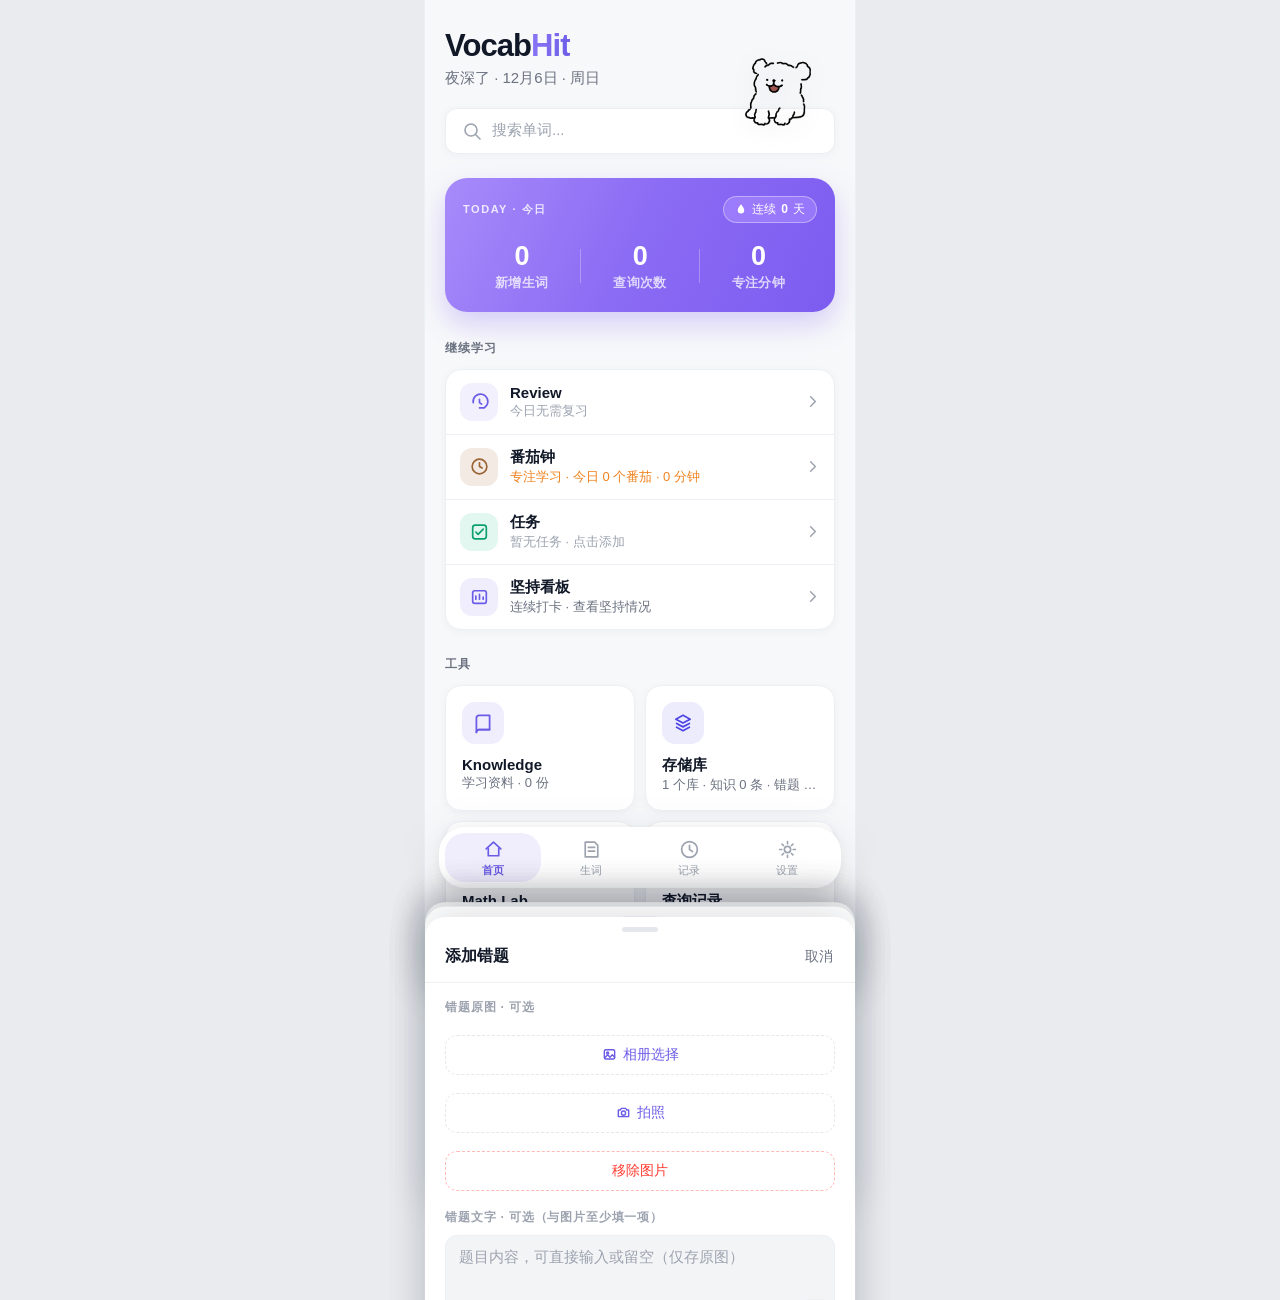
==== commit d858bb45: "docs: 重写 README（v1.2.7 全量功能与算法说明）并提交源码更新 - README 重写：功能总览、12 大模块详解、核心算法、数据存储键表、FAQ、贡献规范 - 新增模块：app-b" ====
--- a/android/app/src/main/assets/www/index.html
+++ b/android/app/src/main/assets/www/index.html
@@ -10,21 +10,24 @@
        文档首帧颜色也与启动窗口底色（#F7F8FA）一致，消除启动动画前的白闪帧 */
     try {
       var t = localStorage.getItem("vc-theme") || "system";
-      document.documentElement.dataset.theme = t;
-      var dark = t === "dark" || (t === "system" && matchMedia("(prefers-color-scheme: dark)").matches);
+      // dataset.theme 存解析后的具体主题（dark/light）；「跟随系统」优先读原生 UI Mode
+      // （WebView 的 prefers-color-scheme 在部分 ROM 上恒报浅色，不可靠）
+      var dark = t === "dark" || (t === "system" && (window.AndroidBridge ? window.AndroidBridge.getSystemDark() === true : matchMedia("(prefers-color-scheme: dark)").matches));
+      document.documentElement.dataset.theme = dark ? "dark" : "light";
       document.documentElement.style.background = dark ? "#0B0E14" : "#F7F8FA";
-    } catch (e) { document.documentElement.dataset.theme = "system"; }
+    } catch (e) { document.documentElement.dataset.theme = "light"; }
   </script>
   <style>
     /* 首帧底色兜底（与启动窗口/闪屏同色）；外部样式表加载后由各自规则接管 */
     html, body, #splash { background: #F7F8FA; }
   </style>
-  <link rel="stylesheet" href="css/style.css?v=24" />
-  <link rel="stylesheet" href="css/knowledge.css?v=11" />
-  <link rel="stylesheet" href="css/math-lab.css?v=4" />
+  <link rel="stylesheet" href="css/style.css?v=31" />
+  <link rel="stylesheet" href="css/knowledge.css?v=12" />
+  <link rel="stylesheet" href="css/math-lab.css?v=5" />
   <link rel="stylesheet" href="css/spaced-repetition.css?v=7" />
-  <link rel="stylesheet" href="css/ky-level.css?v=1" />
-  <link rel="stylesheet" href="css/splash.css?v=1" />
+  <link rel="stylesheet" href="css/ky-level.css?v=2" />
+  <link rel="stylesheet" href="css/splash.css?v=2" />
+  <link rel="stylesheet" href="css/app-bg.css?v=1" />
 </head>
 <body>
 
@@ -34,6 +37,9 @@
   <div id="splash" aria-hidden="true">
     <span class="splash-word"><span class="splash-letter">V</span><span class="splash-letter">o</span><span class="splash-letter">c</span><span class="splash-letter">a</span><span class="splash-letter">b</span><span class="splash-letter hit">H</span><span class="splash-letter hit">i</span><span class="splash-letter hit">t</span></span>
   </div>
+
+  <!-- 闪屏脚本紧随 #splash：文档一解析到这里立即启动字母动画，不等下方大脚本 -->
+  <script src="js/splash.js?v=1"></script>
 
   <!-- 移动端应用容器 -->
   <div class="app" id="app">
@@ -233,6 +239,13 @@
         <h1 class="large-title">查询记录</h1>
       </header>
       <p class="page-subtitle muted">全部查询 · 按时间倒序</p>
+      <!-- 时间范围筛选：仅过滤本页列表展示，不改动历史数据与查询次数统计 -->
+      <div class="segmented wide history-range-seg" id="history-range-seg" role="radiogroup" aria-label="时间范围">
+        <button class="seg-btn" data-value="all" role="radio" aria-checked="true">全部</button>
+        <button class="seg-btn" data-value="day" role="radio" aria-checked="false">本日内</button>
+        <button class="seg-btn" data-value="week" role="radio" aria-checked="false">近一周</button>
+        <button class="seg-btn" data-value="month" role="radio" aria-checked="false">近一月</button>
+      </div>
       <ul class="history-list" id="history-list">
         <!-- JS 渲染 -->
       </ul>
@@ -259,6 +272,26 @@
           </div>
           <div class="settings-item">
             <div class="settings-item-label">
+              <span>背景</span>
+            </div>
+            <div class="segmented" id="bg-seg" role="radiogroup" aria-label="应用背景">
+              <button class="seg-btn" data-value="default1" role="radio" aria-checked="true">默认 1</button>
+              <button class="seg-btn" data-value="default2" role="radio" aria-checked="false">默认 2</button>
+              <button class="seg-btn" data-value="custom" role="radio" aria-checked="false">自定义</button>
+            </div>
+          </div>
+          <button class="settings-item clickable" id="bg-change" type="button" hidden>
+            <div class="settings-item-label">
+              <span>更换背景图片</span>
+              <span class="settings-item-value">从相册选择</span>
+            </div>
+            <svg class="icon chevron" viewBox="0 0 16 16" fill="none" stroke="currentColor" stroke-width="1.6" stroke-linecap="round" stroke-linejoin="round">
+              <path d="M6 3l5 5-5 5"/>
+            </svg>
+          </button>
+          <input type="file" id="bg-file" accept="image/*" hidden />
+          <div class="settings-item">
+            <div class="settings-item-label">
               <span>每日重置</span>
               <span class="settings-item-value">04:00</span>
             </div>
@@ -301,18 +334,36 @@
               <path d="M6 3l5 5-5 5"/>
             </svg>
           </button>
+          <button class="settings-item clickable" id="json-export-entry" type="button">
+            <div class="settings-item-label">
+              <span>导出 JSON</span>
+              <span class="settings-item-value">全量备份</span>
+            </div>
+            <svg class="icon chevron" viewBox="0 0 16 16" fill="none" stroke="currentColor" stroke-width="1.6" stroke-linecap="round" stroke-linejoin="round">
+              <path d="M6 3l5 5-5 5"/>
+            </svg>
+          </button>
+          <button class="settings-item clickable" id="json-import-entry" type="button">
+            <div class="settings-item-label">
+              <span>导入 JSON</span>
+              <span class="settings-item-value">从备份恢复</span>
+            </div>
+            <svg class="icon chevron" viewBox="0 0 16 16" fill="none" stroke="currentColor" stroke-width="1.6" stroke-linecap="round" stroke-linejoin="round">
+              <path d="M6 3l5 5-5 5"/>
+            </svg>
+          </button>
         </div>
       </section>
 
       <section class="settings-group">
         <h2 class="settings-group-title">关于</h2>
         <div class="settings-list">
-          <div class="settings-item">
-            <div class="settings-item-label">
-              <span>版本</span>
-              <span class="settings-item-value">1.1.1</span>
-            </div>
-          </div>
+            <div class="settings-item">
+              <div class="settings-item-label">
+                <span>版本</span>
+                <span class="settings-item-value">1.2.7</span>
+              </div>
+            </div>
         </div>
       </section>
 
@@ -512,6 +563,20 @@
       <div class="sheet-body" id="sheet-body"></div>
     </div>
 
+    <!-- ============ 导出二次选择 Bottom Sheet（导出前选择方式/勾选生词，不改生词数据） ============ -->
+    <div class="sheet-overlay" id="export-sheet-overlay" aria-hidden="true"></div>
+    <div class="sheet" id="export-sheet" role="dialog" aria-modal="true" aria-hidden="true">
+      <div class="sheet-grabber"></div>
+      <div class="export-sheet-head">
+        <p class="export-sheet-title" id="export-sheet-title">导出</p>
+        <button class="sheet-close" id="export-sheet-close" type="button" aria-label="关闭">取消</button>
+      </div>
+      <div class="sheet-body" id="export-sheet-body"></div>
+      <div class="export-sel-footer" id="export-sel-footer" hidden>
+        <button class="export-submit export-sel-btn" id="export-sel-btn" type="button" disabled>导出</button>
+      </div>
+    </div>
+
     <!-- ============ 底部导航 ============ -->
     <nav class="tabbar" id="tabbar" aria-label="主导航">
       <button class="tab active" data-tab="home" type="button">
@@ -544,23 +609,25 @@
     <div class="toast" id="toast" role="status" aria-live="polite"></div>
   </div>
 
-  <script src="js/splash.js?v=1"></script>
-  <script src="js/dict.js"></script>
-  <script src="js/ky-manual.js"></script>
-  <script src="js/ky-level.js"></script>
-  <script src="js/ecdict.js"></script>
-  <script src="js/stats.js?v=1"></script>
-  <script src="js/export-template.js?v=1"></script>
-  <script src="js/app.js?v=29"></script>
-  <script src="js/knowledge.js?v=17"></script>
-  <script src="js/math-lab/mathEngine.js?v=2"></script>
-  <script src="js/math-lab/mathLabData.js?v=2"></script>
-  <script src="js/math-lab/mathLabConfig.js?v=2"></script>
-  <script src="js/math-lab/mathRenderer.js?v=2"></script>
-  <script src="js/math-lab/mathCanvas.js?v=4"></script>
-  <script src="js/math-lab/mathPresets.js?v=3"></script>
-  <script src="js/math-lab/mathLab.js?v=6"></script>
-  <script src="js/spaced-repetition/srData.js?v=5"></script>
-  <script src="js/spaced-repetition/srUI.js?v=7"></script>
+  <script defer src="js/dict.js"></script>
+  <script defer src="js/ky-manual.js"></script>
+  <script defer src="js/ky-level.js?v=2"></script>
+  <script defer src="js/ecdict.js"></script>
+  <script defer src="js/stats.js?v=1"></script>
+  <script defer src="js/export-template.js?v=2"></script>
+  <script defer src="js/app.js?v=41"></script>
+  <script defer src="js/app-bg.js?v=2"></script>
+  <script defer src="js/stats-export.js?v=1"></script>
+  <script defer src="js/data-manager.js?v=3"></script>
+  <script defer src="js/knowledge.js?v=18"></script>
+  <script defer src="js/math-lab/mathEngine.js?v=2"></script>
+  <script defer src="js/math-lab/mathLabData.js?v=3"></script>
+  <script defer src="js/math-lab/mathLabConfig.js?v=2"></script>
+  <script defer src="js/math-lab/mathRenderer.js?v=2"></script>
+  <script defer src="js/math-lab/mathCanvas.js?v=4"></script>
+  <script defer src="js/math-lab/mathPresets.js?v=4"></script>
+  <script defer src="js/math-lab/mathLab.js?v=7"></script>
+  <script defer src="js/spaced-repetition/srData.js?v=5"></script>
+  <script defer src="js/spaced-repetition/srUI.js?v=7"></script>
 </body>
 </html>
--- a/android/app/src/main/assets/www/css/style.css
+++ b/android/app/src/main/assets/www/css/style.css
@@ -170,6 +170,10 @@
   animation: pageIn var(--t-med) var(--ease);
 }
 
+/* Review 状态页（无需复习 / 今日复习完成）：压缩页头顶距，让勾 + 标题贴近页面顶部 */
+#page-review.page { padding-top: 12px; padding-bottom: 24px; }
+#page-review .page-header { margin-bottom: 6px; }
+
 .page.active { display: block; }
 
 @keyframes pageIn {
@@ -195,6 +199,13 @@
   filter: drop-shadow(0 4px 10px rgba(17, 24, 39, 0.10));
 }
 
+/* 深色模式下不渲染线条小狗：素材自带透明效果，深色背景上会发黑/反色，
+   直接 display:none 完全移除（无占位、无残影、不加滤镜） */
+html[data-theme="dark"] .home-mascot { display: none; }
+@media (prefers-color-scheme: dark) {
+  html[data-theme="system"] .home-mascot { display: none; }
+}
+
 /* 页头右侧低调操作（如 Review 清空队列） */
 .page-header-action {
   position: absolute;
@@ -419,6 +430,9 @@
 /* ---------- 历史记录（Activity Feed） ---------- */
 .history-list { margin-top: 4px; }
 
+/* 查询记录页时间范围筛选（分段选择，与设置页/导出页同款控件） */
+.history-range-seg { margin: 0 0 14px; }
+
 /* 行 = 记录主体 + 右侧操作按钮 */
 .history-list li { display: flex; align-items: center; }
 .history-list li:last-child .history-item { border-bottom: none; }
@@ -559,11 +573,14 @@
 /* 强调分割线的前一行去掉自身 hairline，避免两条线叠在一起 */
 .settings-item.no-border { border-bottom: none; }
 
-/* 设置项之间的强调分割线（比行间距更有留白，用于区分两个不同功能入口） */
+/* 设置项之间的强调分割线（比行间距更有留白，用于区分两个不同功能入口）。
+   必须用 border-top 而非 1px 高的 background 色块：WebView 合成时 1px 背景块
+   落在亚像素位置会丢块（线段中段出现缺口/变短）；border 与 .settings-item 的
+   border-bottom 同机制，渲染稳定。左右零边距，与同级分隔线同一长度基准。 */
 .settings-sep {
-  height: 1px;
-  background: var(--hairline-strong);
-  margin: 5px 16px;
+  height: 0;
+  border-top: 1px solid var(--hairline-strong);
+  margin: 5px 0;
 }
 
 .settings-item-label {
@@ -798,6 +815,81 @@
   transition: transform var(--t-fast) ease, opacity var(--t-fast) ease;
 }
 .primary-btn:active { transform: scale(0.98); opacity: 0.88; }
+
+/* ---------- 导出二次选择 Bottom Sheet ---------- */
+.export-sheet-head {
+  display: flex;
+  align-items: center;
+  justify-content: space-between;
+  gap: 10px;
+  padding: 8px 20px 12px;
+  border-bottom: 1px solid var(--hairline);
+  flex: none;
+}
+.export-sheet-title { font-size: 15.5px; font-weight: 620; color: var(--text); }
+
+/* 选择视图顶部工具条：全选（明显但不过度突出）+ 已选计数 */
+.exp-sel-toolbar {
+  display: flex;
+  align-items: center;
+  justify-content: space-between;
+  padding: 12px 20px 8px;
+  flex: none;
+}
+.exp-sel-count { font-size: 12.5px; color: var(--text-3); font-variant-numeric: tabular-nums; }
+.exp-sel-all-btn {
+  font-size: 13.5px;
+  font-weight: 600;
+  color: var(--accent);
+  background: rgba(124, 92, 240, 0.10);
+  padding: 7px 16px;
+  border-radius: 999px;
+  transition: transform var(--t-fast) ease, opacity var(--t-fast) ease;
+}
+.exp-sel-all-btn:active { transform: scale(0.95); opacity: 0.85; }
+
+/* 生词勾选列表：圆角卡片条目（视觉复用每日任务 task-check 圆圈，
+   选中色改用主题紫，与任务完成的绿色区分开）
+   注：选择器带元素名提升优先级，压过 .task-check 的 color:#fff（其定义在后） */
+.exp-word-list {
+  display: flex;
+  flex-direction: column;
+  gap: 8px;
+  padding: 4px 14px 20px;
+}
+.exp-word-row {
+  display: flex;
+  align-items: center;
+  gap: 12px;
+  width: 100%;
+  padding: 12px 14px;
+  background: var(--surface);
+  border: 1px solid var(--hairline);
+  border-radius: var(--r-card);
+  box-shadow: var(--shadow-card);
+  text-align: left;
+  transition: border-color var(--t-fast) ease, transform var(--t-fast) var(--ease);
+}
+.exp-word-row:active { transform: scale(0.985); }
+.exp-word-row.selected { border-color: var(--accent); }
+.exp-word-main { flex: 1; min-width: 0; }
+.exp-word { font-size: 15px; font-weight: 580; color: var(--text); letter-spacing: -0.01em; }
+.exp-word-sub { margin-top: 2px; font-size: 12px; color: var(--text-3); font-variant-numeric: tabular-nums; }
+span.task-check.exp-check { color: transparent; } /* 未选择时不显示勾（task-check 默认 color:#fff） */
+span.task-check.exp-check.checked { background: var(--accent); border-color: var(--accent); color: #fff; }
+.exp-check svg { width: 12px; height: 12px; }
+
+/* 方式选择视图：说明文字 + 选项卡片列表（复用导出页 fmt-row 卡片样式） */
+.export-choice-sub { padding: 14px 20px 4px; font-size: 12.5px; color: var(--text-3); }
+.exp-choice-list { padding: 8px 14px calc(20px + var(--sab)); }
+
+/* 选择视图底部固定导出条 */
+.export-sel-footer {
+  flex: none;
+  padding: 10px 20px calc(16px + var(--sab));
+  border-top: 1px solid var(--hairline);
+}
+.export-sel-btn { margin-top: 0; padding: 13px; }
 
 /* ---------- Bottom Sheet ---------- */
 .sheet-overlay {
@@ -1046,8 +1138,13 @@
 
 .toast.show { opacity: 1; transform: translateX(-50%) translateY(0); }
 
-/* ---------- 滚动条 ---------- */
-::-webkit-scrollbar { width: 0; height: 0; }
+/* ---------- 滚动条：全局隐藏视觉，不改变滚动能力 ----------
+   - ::-webkit-scrollbar 清零：页面级 + 所有内部滚动容器（含横向）的
+     滚动条一律不渲染，触摸滑动 / 惯性滚动 / overscroll 完全不受影响
+   - scrollbar-width: none：标准属性，新版 Chromium（WebView 121+）下兜底
+   - 不使用 overflow:hidden，不改任何容器的盒模型，布局尺寸保持原样 */
+::-webkit-scrollbar { width: 0 !important; height: 0 !important; display: none !important; }
+* { scrollbar-width: none; }
 
 /* ---------- 动效偏好 ---------- */
 @media (prefers-reduced-motion: reduce) {
@@ -1753,10 +1850,11 @@
   display: flex;
   flex-direction: column;
   align-items: center;
-  justify-content: center;
+  justify-content: flex-start;
   overflow-y: auto;
   -webkit-overflow-scrolling: touch;
-  padding: calc(var(--sat) + 40px) 28px calc(var(--sab) + 40px);
+  /* 状态页紧跟页头：勾 + 标题贴近页面顶部（列表长时页面整体滚动） */
+  padding: 12px 28px calc(var(--sab) + 40px);
   text-align: center;
 }
 .rv-done-check {
@@ -1773,7 +1871,7 @@
   animation: rvPop 0.5s cubic-bezier(0.34, 1.56, 0.64, 1);
 }
 .rv-done-title {
-  margin-top: 22px;
+  margin-top: 14px;
   font-size: 22px;
   font-weight: 700;
   letter-spacing: -0.01em;
@@ -1836,6 +1934,103 @@
 .rv-done .rv-btn-go {
   margin-top: 28px;
   max-width: 260px;
+}
+
+/* ---------- 完成页：今日复习记录（三态切换 + 记录列表 + 放大镜） ----------
+   行结构/字号/间距对齐查询记录页 .history-list：卡片容器 + 行内「单词最左 → 状态角标 → 放大镜最右」 */
+.rv-done-seg {
+  width: 100%;
+  max-width: 320px;
+  margin: 18px 0 12px;
+}
+
+.rv-rec-list {
+  width: 100%;
+  max-width: 320px;
+  margin: 0;
+  padding: 0;
+  list-style: none;
+  text-align: left;
+  background: var(--surface);
+  border: 1px solid var(--hairline);
+  border-radius: var(--r-card);
+  box-shadow: var(--shadow-card);
+  overflow: hidden;
+}
+
+/* 行 = 单词主体（最左）+ 状态角标（居右）+ 放大镜（最右），与 .history-list li 同构 */
+.rv-rec-row {
+  display: flex;
+  align-items: center;
+  border-bottom: 1px solid var(--hairline);
+  animation: rowIn 0.3s var(--ease) both;
+}
+.rv-rec-row:last-child { border-bottom: none; }
+
+/* 单词主体：与查询记录 .history-word 同字号字重，全部左对齐 */
+.rv-rec-item {
+  display: flex;
+  align-items: center;
+  flex: 1;
+  min-width: 0;
+  padding: 13px 8px 13px 14px;
+}
+.rv-rec-word {
+  font-size: 15px;
+  font-weight: 620;
+  letter-spacing: -0.01em;
+  line-height: 1.35;
+  color: var(--text);
+  overflow: hidden;
+  text-overflow: ellipsis;
+  white-space: nowrap;
+}
+
+/* 状态角标：绿 = 认识/正确，黄 = 模糊，红 = 不认识/错误/需强化/跳过 */
+.rv-rec-tag {
+  flex: none;
+  margin-left: 8px;
+  display: inline-flex;
+  align-items: center;
+  gap: 5px;
+  padding: 4px 10px;
+  border-radius: 99px;
+  font-size: 12px;
+  font-weight: 600;
+  white-space: nowrap;
+}
+.rv-rec-dot {
+  width: 6px;
+  height: 6px;
+  border-radius: 50%;
+  background: currentColor;
+  flex: none;
+}
+.rv-rec-tag--green { color: #1d8a41; background: rgba(52, 199, 89, 0.13); }
+.rv-rec-tag--yellow { color: #a86a00; background: rgba(255, 149, 0, 0.15); }
+.rv-rec-tag--red { color: #d32f2f; background: rgba(255, 59, 48, 0.12); }
+
+/* 放大镜：与 .speaker-btn 同规格的圆形图标按钮，固定最右 */
+.rv-rec-lookup {
+  flex: none;
+  display: inline-flex;
+  align-items: center;
+  justify-content: center;
+  width: 32px;
+  height: 32px;
+  margin-right: 8px;
+  border-radius: 50%;
+  color: var(--text-3);
+  transition: background var(--t-fast) ease, color var(--t-fast) ease, transform var(--t-fast) var(--ease);
+}
+.rv-rec-lookup:active { background: var(--hairline); color: var(--text); transform: scale(0.9); }
+.rv-rec-lookup svg { width: 16px; height: 16px; }
+
+.rv-rec-empty {
+  padding: 22px 14px;
+  font-size: 13px;
+  color: var(--text-3);
+  text-align: center;
 }
 
 /* ================================================================
@@ -2054,7 +2249,8 @@
   .rv-detail { padding-top: calc(var(--sat) + 56px); }
   .rv-detail-senses { margin-top: 16px; }
   .rv-detail-actions { padding-bottom: calc(var(--sab) + 18px); }
-  .rv-transition, .rv-done { justify-content: flex-start; padding-top: calc(var(--sat) + 52px); }
+  .rv-transition { justify-content: flex-start; padding-top: calc(var(--sat) + 52px); }
+  .rv-done { justify-content: flex-start; padding-top: 12px; }
 }
 
 /* 动效偏好：关闭全部复习动画 */
@@ -2183,10 +2379,12 @@
 .pomo-btn-pause { background: var(--accent); }
 .pomo-btn-close { background: var(--surface-2); color: var(--text-2); }
 
-/* 横屏：电子闹钟式，倒计时保持屏幕绝对中心，字号按高度适配 */
+/* 横屏：电子闹钟式，倒计时保持屏幕绝对中心，字号按高度适配。
+   运行视图极度克制仅保留时间与按钮；但关闭确认层（.pomo-confirm）与竖屏完全一致，文案照常显示 */
 @media (orientation: landscape) {
   .pomo-time { font-size: clamp(56px, 20vh, 170px); }
-  .pomo-phase, .pomo-task-label { display: none; } /* 横屏极度克制，仅保留时间与按钮 */
+  .pomo-full:not(.pomo-confirm) .pomo-phase,
+  .pomo-full:not(.pomo-confirm) .pomo-task-label { display: none; }
   .pomo-actions { margin-top: 36px; }
 }
 
@@ -2698,3 +2896,183 @@
   html[data-theme="system"] .goal-icon { background: rgba(139, 92, 246, 0.16); color: #A78BFA; }
   html[data-theme="system"] .reward-icon { background: rgba(245, 158, 11, 0.15); color: #FBBF24; }
 }
+
+/* ============================================================
+   数据管理确认弹窗（JSON 导入确认 · js/data-manager.js）
+   跟随主题变量：浅色/深色/跟随系统自动适配
+   ============================================================ */
+.vh-dlg-overlay {
+  position: fixed;
+  inset: 0;
+  background: var(--overlay);
+  backdrop-filter: var(--scrim-blur);
+  -webkit-backdrop-filter: var(--scrim-blur);
+  display: flex;
+  align-items: center;
+  justify-content: center;
+  padding: 32px;
+  opacity: 0;
+  pointer-events: none;
+  transition: opacity var(--t-med) ease;
+  z-index: 95;
+}
+.vh-dlg-overlay.show { opacity: 1; pointer-events: auto; }
+
+.vh-dlg {
+  width: min(340px, 100%);
+  max-height: 78dvh;
+  overflow-y: auto;
+  background: var(--surface);
+  border-radius: 18px;
+  box-shadow: 0 18px 48px rgba(17, 24, 39, 0.18);
+  padding: 22px 20px 16px;
+  transform: translateY(14px) scale(0.97);
+  transition: transform var(--t-med) var(--ease);
+}
+.vh-dlg-overlay.show .vh-dlg { transform: translateY(0) scale(1); }
+
+.vh-dlg-title {
+  font-size: 17px;
+  font-weight: 700;
+  color: var(--text);
+  margin: 0 0 10px;
+}
+.vh-dlg-body { font-size: 13.5px; color: var(--text-2); }
+.vh-dlg-sub { margin: 0 0 8px; }
+.vh-dlg-list {
+  margin: 0 0 8px;
+  padding: 0;
+  list-style: none;
+  display: grid;
+  grid-template-columns: 1fr 1fr;
+  gap: 4px 12px;
+}
+.vh-dlg-list li { font-size: 12.5px; color: var(--text); }
+.vh-dlg-warn { font-size: 12px; color: #D97706; margin: 4px 0; }
+.vh-dlg-note { font-size: 12px; color: var(--text-3); margin: 8px 0 0; }
+
+.vh-dlg-actions {
+  display: flex;
+  gap: 10px;
+  margin-top: 16px;
+}
+.vh-dlg-btn {
+  flex: 1;
+  height: 42px;
+  border: none;
+  border-radius: 12px;
+  font-family: inherit;
+  font-size: 14.5px;
+  font-weight: 600;
+  background: var(--surface-2);
+  color: var(--text);
+  cursor: pointer;
+  transition: transform var(--t-fast) ease, opacity var(--t-fast) ease;
+}
+.vh-dlg-btn:active { transform: scale(0.97); opacity: 0.85; }
+.vh-dlg-btn.primary { background: var(--accent); color: #FFFFFF; }
+.vh-dlg-btn.danger { background: var(--accent); color: #FFFFFF; }
+
+/* ---------- 单词笔记（单词详情底部板块） ---------- */
+.word-note {
+  margin-top: 14px;
+  padding-top: 12px;
+  border-top: 1px solid var(--hairline);
+  text-align: left;
+}
+.word-note .section-title { display: block; margin-bottom: 8px; }
+
+.word-note-box { position: relative; }
+
+/* 胶囊输入框：多行、随内容自动增高，上限 120px 后内部滚动 */
+.word-note-input {
+  width: 100%;
+  box-sizing: border-box;
+  resize: none;
+  border: 1px solid var(--hairline);
+  border-radius: 18px;
+  background: var(--surface-2);
+  color: var(--text);
+  font: inherit;
+  font-size: 13.5px;
+  line-height: 1.5;
+  padding: 9px 40px 9px 14px;
+  min-height: 38px;
+  max-height: 120px;
+  overflow-y: auto;
+  transition: border-color var(--t-fast) ease;
+}
+.word-note-input:focus { outline: none; border-color: var(--accent); }
+.word-note-input::placeholder { color: var(--text-3); }
+
+/* 展开入口：仅当内容超出胶囊可展示范围时显示（.has-overflow） */
+.word-note-expand {
+  position: absolute;
+  right: 7px;
+  top: 7px;
+  width: 26px;
+  height: 26px;
+  display: none;
+  align-items: center;
+  justify-content: center;
+  border-radius: 50%;
+  color: var(--text-3);
+  background: var(--surface);
+  border: 1px solid var(--hairline);
+  transition: transform var(--t-fast) var(--ease);
+}
+.word-note-box.has-overflow .word-note-expand { display: inline-flex; }
+.word-note-expand:active { transform: scale(0.9); color: var(--accent); }
+.word-note-expand svg { width: 14px; height: 14px; }
+
+/* ---------- 二级笔记页（全屏覆盖层，关闭即回到原详情页） ---------- */
+.note-page {
+  position: fixed;
+  inset: 0;
+  z-index: 320;
+  background: var(--bg);
+  animation: pageIn var(--t-med) var(--ease);
+}
+.note-page-panel {
+  height: 100%;
+  max-width: 430px;
+  margin: 0 auto;
+  display: flex;
+  flex-direction: column;
+  background: var(--bg);
+}
+.note-page-head {
+  display: flex;
+  align-items: center;
+  gap: 12px;
+  padding: calc(var(--sat) + 10px) 16px 10px;
+  border-bottom: 1px solid var(--hairline);
+}
+.note-page-back {
+  width: 34px;
+  height: 34px;
+  display: inline-flex;
+  align-items: center;
+  justify-content: center;
+  border-radius: 50%;
+  color: var(--accent);
+  flex: none;
+}
+.note-page-back:active { background: var(--hairline); }
+.note-page-back svg { width: 18px; height: 18px; }
+.note-page-word { font-size: 16px; font-weight: 650; letter-spacing: -0.01em; color: var(--text); line-height: 1.3; }
+.note-page-sub { font-size: 11px; color: var(--text-3); margin-top: 1px; }
+.note-page-input {
+  flex: 1;
+  width: 100%;
+  border: none;
+  resize: none;
+  background: transparent;
+  color: var(--text);
+  font: inherit;
+  font-size: 14.5px;
+  line-height: 1.65;
+  padding: 16px 20px calc(var(--sab) + 24px);
+}
+.note-page-input:focus { outline: none; }
+.note-page-input::placeholder { color: var(--text-3); }
--- a/android/app/src/main/assets/www/css/knowledge.css
+++ b/android/app/src/main/assets/www/css/knowledge.css
@@ -1193,3 +1193,37 @@
 
 .mis-expand-ta:focus { outline: none; border-color: var(--accent); }
 .mis-expand-ta::placeholder { color: var(--text-3); }
+
+/* ---------- 编辑操作（与删除按钮统一视觉风格） ---------- */
+
+/* Repository 条目卡片底部：编辑 + 删除 并列 */
+.rp-foot-btns {
+  display: flex;
+  align-items: center;
+  gap: 8px;
+}
+
+.rp-edit { color: var(--accent); }
+
+/* 错题详情：编辑 + 删除 并列（删除按钮原有 margin-top 移至容器统一控制） */
+.misdet-actions {
+  display: flex;
+  align-items: center;
+  justify-content: center;
+  gap: 10px;
+  margin-top: 26px;
+}
+
+.misdet-actions .misdet-del { margin-top: 0; }
+
+.misdet-edit {
+  padding: 9px 18px;
+  border-radius: 99px;
+  border: 1px solid var(--accent);
+  font-size: 13px;
+  font-weight: 600;
+  color: var(--accent);
+  transition: all var(--t-fast) ease;
+}
+
+.misdet-edit:active { transform: scale(0.97); opacity: 0.9; }
--- a/android/app/src/main/assets/www/css/math-lab.css
+++ b/android/app/src/main/assets/www/css/math-lab.css
@@ -488,7 +488,9 @@
 html[data-theme="dark"] .ml-psheet-danger { color: #FF453A; }
 .ml-psheet-cancel { color: var(--text-2); }
 
-.ml-menu-name-row { padding: 0 20px 4px; }
+/* 实验名称行：与「重置视图」等 sheet 内卡片保持同一 8px 垂直节奏，
+   避免输入框卡片与上方按钮背景粘连成一块 */
+.ml-menu-name-row { margin-top: 8px; padding: 0 20px; }
 .ml-menu-name-row input {
   width: 100%;
   height: 44px;
--- a/android/app/src/main/assets/www/css/ky-level.css
+++ b/android/app/src/main/assets/www/css/ky-level.css
@@ -5,37 +5,55 @@
    - 柔和、低饱和，适配 VocabHit 暖色 UI，辅助记忆而非荧光笔效果。
    - .ky-ob 「僻」字角标：极小、仅作辅助提示，不抢释义视觉重点。
    - 词典详情页与 Review 各界面共用同一套等级色（数据属性 → 一致渲染）。
+   - 等级色以 CSS 变量为唯一来源：类名只引用变量，导出（Canvas 模板 /
+     Word HTML）经 js/ky-level.js 的 KY.levelColors() 读取同一变量，
+     保证 App 内显示与 PDF / PNG / Word 导出颜色完全一致。
    ============================================================ */
 
-/* 常见、通用释义 → 柔和绿 */
-.ky-lv-common { color: #3F8E5C; }
-/* 一般常见释义 → 柔和琥珀黄 */
-.ky-lv-normal { color: #A6782B; }
-/* 少见、生僻、冷门释义 → 柔和灰 */
-.ky-lv-rare   { color: #87909F; }
+/* ---------- 等级色变量（App 内显示的唯一来源） ----------
+   导出（Canvas 模板 / Word HTML）经 js/ky-level.js 的 EXPORT_COLORS
+   取固定浅色态同值（导出纸面恒为浅色，不随主题）；改色请两处同步。 */
+:root {
+  /* 常见、通用释义 → 柔和绿 */
+  --ky-lv-common: #3F8E5C;
+  /* 一般常见释义 → 柔和琥珀黄 */
+  --ky-lv-normal: #A6782B;
+  /* 少见、生僻、冷门释义 → 柔和灰 */
+  --ky-lv-rare: #87909F;
+  /* 「僻」字角标：极小、陶土色，不抢释义视觉重点 */
+  --ky-ob: #B8846E;
+}
 
-/* 「僻」字角标：极小、陶土色，不抢释义视觉重点 */
+/* ---------- 深色模式（显式 data-theme="dark"） ---------- */
+html[data-theme="dark"] {
+  --ky-lv-common: #6DC693;
+  --ky-lv-normal: #DBB05A;
+  --ky-lv-rare: #96A0AF;
+  --ky-ob: #D6A58E;
+}
+
+/* ---------- 跟随系统深色（data-theme="system"） ---------- */
+@media (prefers-color-scheme: dark) {
+  html[data-theme="system"] {
+    --ky-lv-common: #6DC693;
+    --ky-lv-normal: #DBB05A;
+    --ky-lv-rare: #96A0AF;
+    --ky-ob: #D6A58E;
+  }
+}
+
+/* ---------- 类名：引用变量 ---------- */
+.ky-lv-common { color: var(--ky-lv-common); }
+.ky-lv-normal { color: var(--ky-lv-normal); }
+.ky-lv-rare   { color: var(--ky-lv-rare); }
+
 .ky-ob {
   margin-left: 1px;
   font-size: 0.52em;
   font-weight: 600;
   line-height: 1;
   vertical-align: super;
-  color: #B8846E;
-}
-
-/* ---------- 深色模式（显式 data-theme="dark"） ---------- */
-html[data-theme="dark"] .ky-lv-common { color: #6DC693; }
-html[data-theme="dark"] .ky-lv-normal { color: #DBB05A; }
-html[data-theme="dark"] .ky-lv-rare   { color: #96A0AF; }
-html[data-theme="dark"] .ky-ob        { color: #D6A58E; }
-
-/* ---------- 跟随系统深色（data-theme="system"） ---------- */
-@media (prefers-color-scheme: dark) {
-  html[data-theme="system"] .ky-lv-common { color: #6DC693; }
-  html[data-theme="system"] .ky-lv-normal { color: #DBB05A; }
-  html[data-theme="system"] .ky-lv-rare   { color: #96A0AF; }
-  html[data-theme="system"] .ky-ob        { color: #D6A58E; }
+  color: var(--ky-ob);
 }
 
 /* ---------- MCQ 答题反馈状态 ----------
--- a/android/app/src/main/assets/www/css/splash.css
+++ b/android/app/src/main/assets/www/css/splash.css
@@ -12,6 +12,12 @@
   justify-content: center;
   background: var(--bg);
 }
+
+/* 启动等待期 / 字母掉落动画同样不显示任何滚动条
+   （全局规则在 style.css，此处对闪屏作用域再做显式声明兜底） */
+#splash, #splash * { scrollbar-width: none; }
+#splash::-webkit-scrollbar,
+#splash *::-webkit-scrollbar { width: 0 !important; height: 0 !important; display: none !important; }
 
 /* 最终排列 = 正常文档流排版：字母落位即拼成完整品牌词，
    间距/字重/字距与首页 .large-title 一致，任何屏幕尺寸天然居中 */
--- a/android/app/src/main/assets/www/css/app-bg.css
+++ b/android/app/src/main/assets/www/css/app-bg.css
@@ -0,0 +1,33 @@
+/* ============================================================
+   应用背景层（v1.2.6 纯新增，独立文件：不修改既有任何规则）
+   ------------------------------------------------------------
+   #app-bg 是 position:fixed 的纯视觉装饰层：
+   · 恒定固定在 Viewport 底层，页面内容滚动时背景静止不动；
+   · fixed 元素不参与文档流 → 不产生额外滚动区域/布局溢出；
+   · pointer-events:none + aria-hidden → 永远不是可交互元素；
+   · 位于 DOM 最前 + z-index:0 → .app（position:relative）及其
+     内部全部组件、弹窗、Tab、列表都绘制在其上层，层级不变；
+   · 默认 1 = 不启用图片层（现有默认背景，本文件零影响）。
+   ============================================================ */
+
+#app-bg {
+  display: none;
+  position: fixed;
+  inset: 0;
+  z-index: 0;
+  pointer-events: none;
+  background-color: var(--bg); /* 主题底色：图片之下永远先铺现有背景色，深浅主题都不露白 */
+  background-position: center;
+  background-size: cover;      /* 按屏幕比例等比放大居中裁剪，绝不拉伸变形 */
+  background-repeat: no-repeat;
+}
+
+/* 启用图片背景（默认 2 / 自定义）：.app 仅变透明露出背景层，
+   卡片/输入框/弹窗等自身表面色不变，组件位置尺寸层级全部不动 */
+body.has-app-bg #app-bg { display: block; }
+body.has-app-bg .app { background: transparent; }
+
+/* Review 复习/答题阶段：隐藏背景层并恢复 .app 不透明底色，
+   与现有 review-active 全屏界面完全一致（退出后自动恢复背景） */
+body.has-app-bg.review-active #app-bg { display: none; }
+body.has-app-bg.review-active .app { background: var(--bg); }
